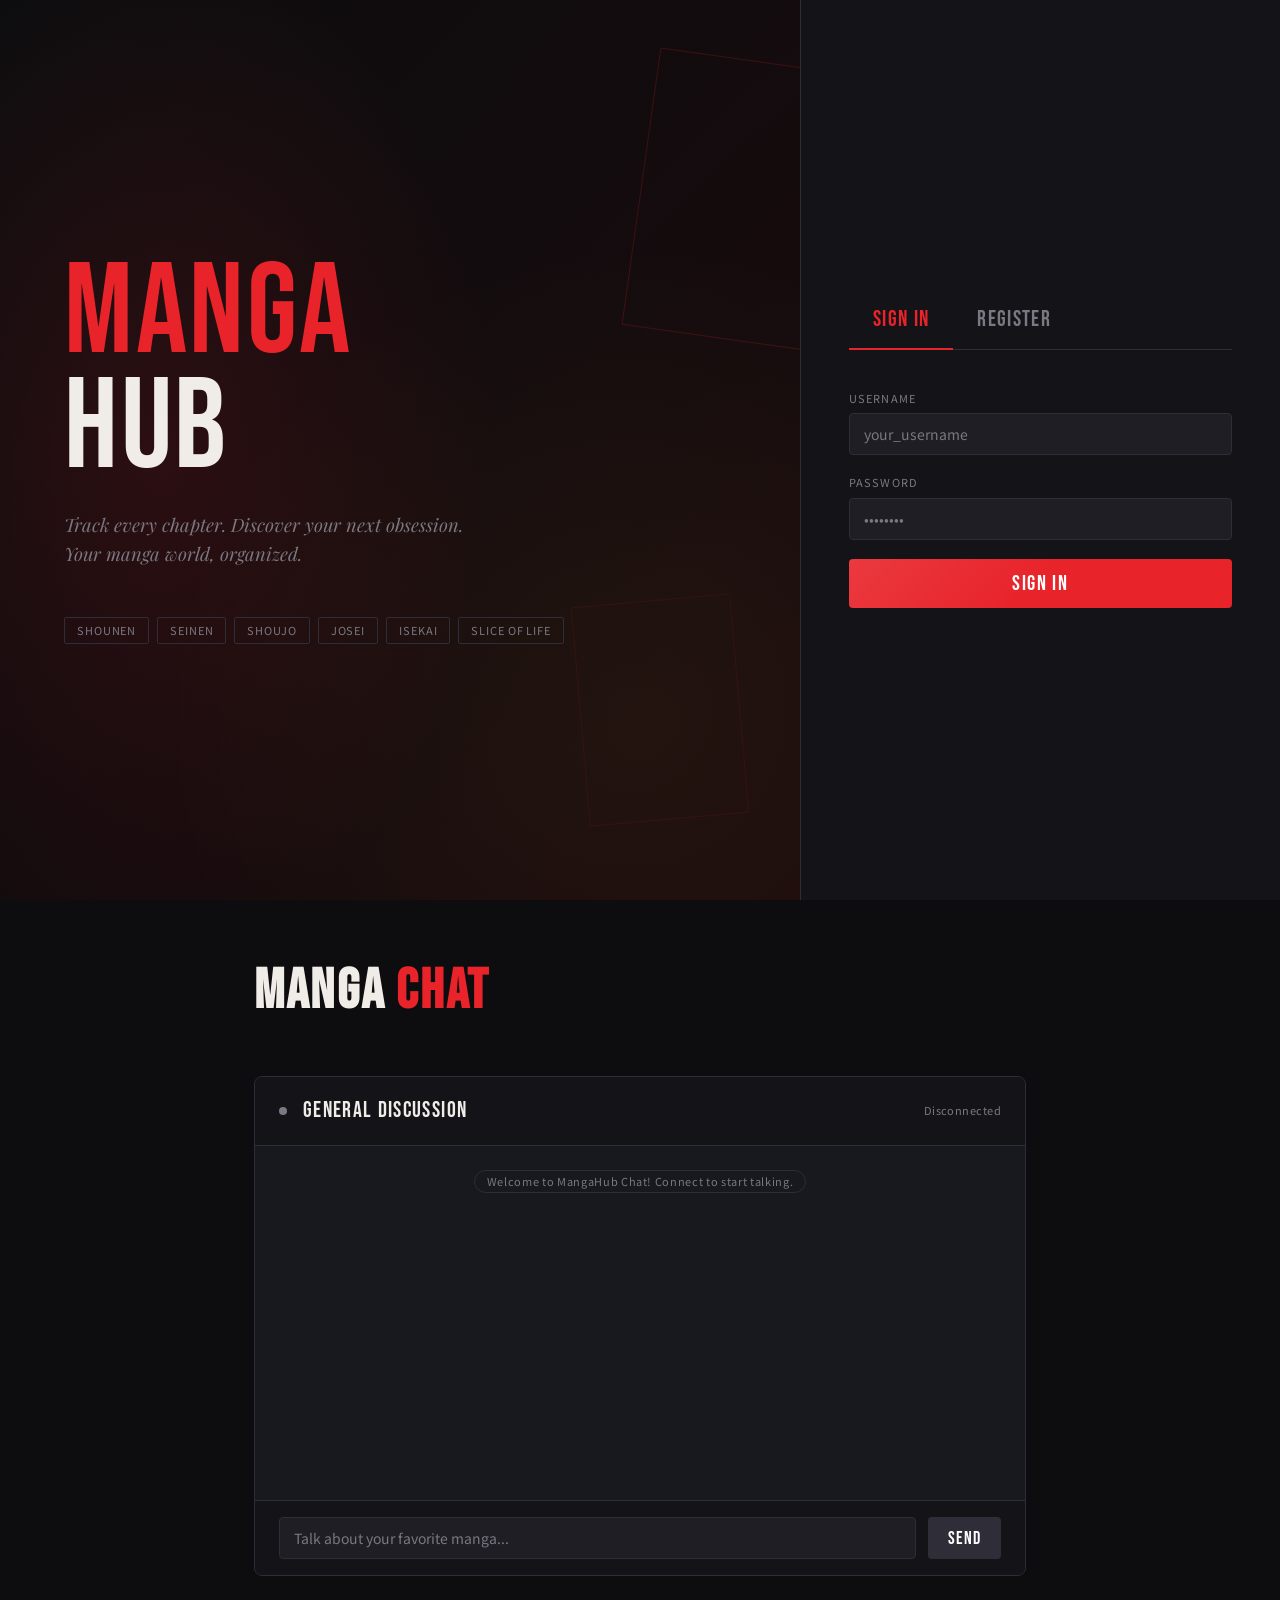
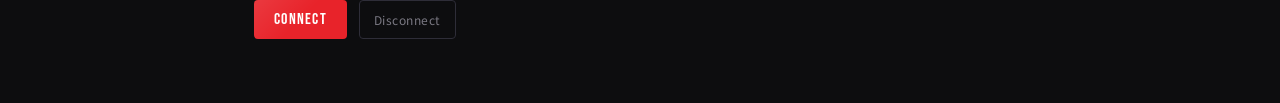
==== Frontend/index.html @ 8eba8f7b "Week 9: User Interface & Documentation - Simple web interface" ====
<!DOCTYPE html>
<html lang="en">
<head>
<meta charset="UTF-8" />
<meta name="viewport" content="width=device-width, initial-scale=1.0" />
<title>MangaHub — Track Your Manga</title>
<link rel="preconnect" href="https://fonts.googleapis.com" />
<link rel="preconnect" href="https://fonts.gstatic.com" crossorigin />
<link href="https://fonts.googleapis.com/css2?family=Bebas+Neue&family=Playfair+Display:ital,wght@0,400;0,700;1,400&family=DM+Mono:wght@400;500&family=Noto+Sans+JP:wght@300;400;700&display=swap" rel="stylesheet" />

<style>
/* ═══════════════════════════════════════
   DESIGN TOKENS
═══════════════════════════════════════ */
:root {
  --ink:        #0d0d0f;
  --ink-2:      #141418;
  --ink-3:      #1e1e24;
  --ink-4:      #2a2a33;
  --panel:      #18181f;
  --red:        #e8232a;
  --red-dim:    #9b1218;
  --red-glow:   rgba(232,35,42,0.15);
  --gold:       #f5c842;
  --white:      #f0ede8;
  --muted:      #7a7882;
  --faint:      #2e2d38;

  --font-head:  'Bebas Neue', sans-serif;
  --font-body:  'Playfair Display', serif;
  --font-ui:    'Noto Sans JP', sans-serif;
  --font-mono:  'DM Mono', monospace;

  --radius:     4px;
  --radius-lg:  8px;
  --shadow:     0 4px 30px rgba(0,0,0,0.6);
  --transition: 220ms cubic-bezier(0.4,0,0.2,1);
}

/* ═══════════════════════════════════════
   RESET + BASE
═══════════════════════════════════════ */
*, *::before, *::after { box-sizing: border-box; margin: 0; padding: 0; }
html { scroll-behavior: smooth; }
body {
  background: var(--ink);
  color: var(--white);
  font-family: var(--font-ui);
  font-size: 15px;
  line-height: 1.6;
  min-height: 100vh;
  overflow-x: hidden;
}
a { color: inherit; text-decoration: none; }
button, input, select, textarea { font-family: inherit; }
img { max-width: 100%; }
::selection { background: var(--red); color: #fff; }

/* ═══════════════════════════════════════
   SCROLLBAR
═══════════════════════════════════════ */
::-webkit-scrollbar { width: 6px; }
::-webkit-scrollbar-track { background: var(--ink-2); }
::-webkit-scrollbar-thumb { background: var(--faint); border-radius: 3px; }
::-webkit-scrollbar-thumb:hover { background: var(--red-dim); }

/* ═══════════════════════════════════════
   HALFTONE TEXTURE OVERLAY
═══════════════════════════════════════ */
body::before {
  content: '';
  position: fixed;
  inset: 0;
  background-image: radial-gradient(circle, rgba(255,255,255,0.025) 1px, transparent 1px);
  background-size: 20px 20px;
  pointer-events: none;
  z-index: 0;
}

/* ═══════════════════════════════════════
   LAYOUT
═══════════════════════════════════════ */
#app { position: relative; z-index: 1; min-height: 100vh; display: flex; flex-direction: column; }

/* ═══════════════════════════════════════
   NAV
═══════════════════════════════════════ */
nav#navbar {
  display: none;
  position: sticky;
  top: 0;
  z-index: 100;
  background: rgba(13,13,15,0.92);
  backdrop-filter: blur(16px);
  border-bottom: 1px solid var(--faint);
  padding: 0 2rem;
  height: 60px;
  align-items: center;
  gap: 2rem;
}
nav#navbar.visible { display: flex; }

.nav-logo {
  font-family: var(--font-head);
  font-size: 2rem;
  letter-spacing: 0.04em;
  color: var(--red);
  white-space: nowrap;
}
.nav-logo span { color: var(--white); }

.nav-links {
  display: flex;
  gap: 0.5rem;
  flex: 1;
  align-items: center;
}
.nav-link {
  padding: 6px 16px;
  border-radius: var(--radius);
  font-size: 13px;
  font-weight: 400;
  color: var(--muted);
  cursor: pointer;
  transition: color var(--transition), background var(--transition);
  letter-spacing: 0.04em;
}
.nav-link:hover, .nav-link.active {
  color: var(--white);
  background: var(--ink-3);
}
.nav-link.active { color: var(--red); }

.nav-right { display: flex; align-items: center; gap: 1rem; margin-left: auto; }
.nav-user {
  display: flex;
  align-items: center;
  gap: 8px;
  font-size: 13px;
  color: var(--muted);
}
.nav-avatar {
  width: 32px; height: 32px;
  border-radius: 50%;
  background: var(--red);
  display: flex; align-items: center; justify-content: center;
  font-family: var(--font-head);
  font-size: 14px;
  color: #fff;
  letter-spacing: 0;
}
.btn-logout {
  padding: 5px 14px;
  font-size: 12px;
  background: transparent;
  border: 1px solid var(--faint);
  color: var(--muted);
  border-radius: var(--radius);
  cursor: pointer;
  transition: all var(--transition);
  letter-spacing: 0.04em;
}
.btn-logout:hover { border-color: var(--red); color: var(--red); }

/* ═══════════════════════════════════════
   PAGES
═══════════════════════════════════════ */
.page { display: none; flex: 1; }
.page.active { display: flex; flex-direction: column; }

/* ═══════════════════════════════════════
   AUTH PAGE
═══════════════════════════════════════ */
#page-auth {
  min-height: 100vh;
  display: grid;
  grid-template-columns: 1fr 480px;
  position: relative;
}

.auth-hero {
  background: linear-gradient(135deg, var(--ink) 0%, #1a0a0c 100%);
  display: flex;
  flex-direction: column;
  justify-content: center;
  padding: 4rem;
  position: relative;
  overflow: hidden;
}
.auth-hero::before {
  content: '';
  position: absolute;
  inset: 0;
  background:
    radial-gradient(ellipse 60% 80% at 20% 50%, rgba(232,35,42,0.12) 0%, transparent 70%),
    radial-gradient(circle at 80% 80%, rgba(245,200,66,0.05) 0%, transparent 50%);
}
.auth-hero-title {
  font-family: var(--font-head);
  font-size: clamp(5rem, 10vw, 9rem);
  line-height: 0.9;
  letter-spacing: 0.02em;
  position: relative;
  z-index: 1;
}
.auth-hero-title .line-red { color: var(--red); display: block; }
.auth-hero-title .line-white { color: var(--white); display: block; }
.auth-hero-subtitle {
  margin-top: 1.5rem;
  font-family: var(--font-body);
  font-style: italic;
  font-size: 1.15rem;
  color: var(--muted);
  position: relative;
  z-index: 1;
  max-width: 400px;
}
.auth-hero-tags {
  display: flex;
  gap: 0.5rem;
  flex-wrap: wrap;
  margin-top: 3rem;
  position: relative;
  z-index: 1;
}
.auth-tag {
  padding: 4px 12px;
  border: 1px solid var(--faint);
  border-radius: 2px;
  font-size: 11px;
  color: var(--muted);
  letter-spacing: 0.08em;
  text-transform: uppercase;
}

/* Manga panel decorations */
.panel-deco {
  position: absolute;
  border: 1px solid rgba(232,35,42,0.2);
  border-radius: 2px;
}
.panel-deco-1 { width: 200px; height: 280px; right: -40px; top: 60px; transform: rotate(8deg); }
.panel-deco-2 { width: 160px; height: 220px; right: 60px; bottom: 80px; transform: rotate(-5deg); opacity: 0.5; }

.auth-panel {
  background: var(--ink-2);
  border-left: 1px solid var(--faint);
  display: flex;
  flex-direction: column;
  justify-content: center;
  padding: 3rem;
}
.auth-tabs {
  display: flex;
  gap: 0;
  margin-bottom: 2.5rem;
  border-bottom: 1px solid var(--faint);
}
.auth-tab {
  padding: 10px 24px;
  font-family: var(--font-head);
  font-size: 1.4rem;
  letter-spacing: 0.06em;
  color: var(--muted);
  cursor: pointer;
  border-bottom: 2px solid transparent;
  margin-bottom: -1px;
  transition: all var(--transition);
}
.auth-tab.active { color: var(--red); border-bottom-color: var(--red); }

.auth-form { display: flex; flex-direction: column; gap: 1.2rem; }
.auth-form.hidden { display: none; }

.form-group { display: flex; flex-direction: column; gap: 6px; }
.form-label {
  font-size: 11px;
  letter-spacing: 0.1em;
  text-transform: uppercase;
  color: var(--muted);
  font-family: var(--font-ui);
}
.form-input {
  background: var(--ink-3);
  border: 1px solid var(--faint);
  border-radius: var(--radius);
  padding: 10px 14px;
  color: var(--white);
  font-size: 14px;
  transition: border-color var(--transition), box-shadow var(--transition);
  outline: none;
}
.form-input:focus {
  border-color: var(--red);
  box-shadow: 0 0 0 3px var(--red-glow);
}
.form-input::placeholder { color: var(--muted); }

.btn-primary {
  padding: 12px 24px;
  background: var(--red);
  color: #fff;
  border: none;
  border-radius: var(--radius);
  font-family: var(--font-head);
  font-size: 1.3rem;
  letter-spacing: 0.08em;
  cursor: pointer;
  transition: background var(--transition), transform var(--transition), box-shadow var(--transition);
  position: relative;
  overflow: hidden;
}
.btn-primary::before {
  content: '';
  position: absolute;
  inset: 0;
  background: linear-gradient(135deg, rgba(255,255,255,0.1) 0%, transparent 50%);
}
.btn-primary:hover {
  background: #c41a1f;
  transform: translateY(-1px);
  box-shadow: 0 8px 24px rgba(232,35,42,0.4);
}
.btn-primary:active { transform: translateY(0); }

.auth-error {
  background: rgba(232,35,42,0.12);
  border: 1px solid rgba(232,35,42,0.4);
  border-radius: var(--radius);
  padding: 10px 14px;
  font-size: 13px;
  color: #f88;
  display: none;
}
.auth-error.visible { display: block; }

/* ═══════════════════════════════════════
   BROWSE PAGE
═══════════════════════════════════════ */
#page-browse {
  padding: 2rem;
  max-width: 1400px;
  margin: 0 auto;
  width: 100%;
}

.page-header {
  display: flex;
  align-items: flex-end;
  gap: 1rem;
  margin-bottom: 2rem;
}
.page-title {
  font-family: var(--font-head);
  font-size: 3.5rem;
  letter-spacing: 0.04em;
  line-height: 1;
}
.page-title-accent { color: var(--red); }

.search-bar {
  display: flex;
  gap: 0.75rem;
  margin-bottom: 1.5rem;
  flex-wrap: wrap;
  align-items: center;
}
.search-input-wrap {
  flex: 1;
  min-width: 240px;
  position: relative;
}
.search-input-wrap svg {
  position: absolute;
  left: 14px;
  top: 50%;
  transform: translateY(-50%);
  color: var(--muted);
  pointer-events: none;
}
.search-input {
  width: 100%;
  background: var(--ink-3);
  border: 1px solid var(--faint);
  border-radius: var(--radius);
  padding: 10px 14px 10px 42px;
  color: var(--white);
  font-size: 14px;
  outline: none;
  transition: border-color var(--transition);
}
.search-input:focus { border-color: var(--red); }
.search-input::placeholder { color: var(--muted); }

.genre-filter {
  display: flex;
  gap: 6px;
  flex-wrap: wrap;
  margin-bottom: 2rem;
}
.genre-chip {
  padding: 5px 14px;
  border: 1px solid var(--faint);
  border-radius: 2px;
  font-size: 11px;
  letter-spacing: 0.08em;
  text-transform: uppercase;
  color: var(--muted);
  cursor: pointer;
  transition: all var(--transition);
  background: transparent;
}
.genre-chip:hover { border-color: var(--red); color: var(--red); }
.genre-chip.active { background: var(--red); border-color: var(--red); color: #fff; }

.manga-grid {
  display: grid;
  grid-template-columns: repeat(auto-fill, minmax(160px, 1fr));
  gap: 1.5rem;
}

.manga-card {
  background: var(--panel);
  border: 1px solid var(--faint);
  border-radius: var(--radius-lg);
  overflow: hidden;
  cursor: pointer;
  transition: transform var(--transition), border-color var(--transition), box-shadow var(--transition);
  position: relative;
}
.manga-card:hover {
  transform: translateY(-4px);
  border-color: var(--red-dim);
  box-shadow: 0 16px 40px rgba(0,0,0,0.5), 0 0 0 1px var(--red-dim);
}

.manga-cover {
  width: 100%;
  aspect-ratio: 2/3;
  background: var(--ink-3);
  display: flex;
  align-items: center;
  justify-content: center;
  overflow: hidden;
  position: relative;
}
.manga-cover img { width: 100%; height: 100%; object-fit: cover; }
.manga-cover-placeholder {
  font-family: var(--font-head);
  font-size: 3.5rem;
  color: var(--faint);
  letter-spacing: 0.04em;
  text-align: center;
  padding: 1rem;
  word-break: break-all;
  line-height: 1;
}
.manga-status-badge {
  position: absolute;
  top: 8px;
  right: 8px;
  padding: 2px 8px;
  font-size: 9px;
  letter-spacing: 0.1em;
  text-transform: uppercase;
  border-radius: 2px;
  font-family: var(--font-ui);
  font-weight: 700;
}
.badge-ongoing { background: #1a3a1a; color: #4caf50; }
.badge-completed { background: #1a2840; color: #64b5f6; }

.manga-info { padding: 12px; }
.manga-title-card {
  font-size: 13px;
  font-weight: 700;
  color: var(--white);
  margin-bottom: 4px;
  line-height: 1.3;
  display: -webkit-box;
  -webkit-line-clamp: 2;
  -webkit-box-orient: vertical;
  overflow: hidden;
}
.manga-author-card { font-size: 11px; color: var(--muted); margin-bottom: 8px; }
.manga-genres-card {
  display: flex;
  flex-wrap: wrap;
  gap: 4px;
}
.genre-tag {
  padding: 2px 6px;
  background: var(--ink-4);
  border-radius: 2px;
  font-size: 9px;
  letter-spacing: 0.06em;
  text-transform: uppercase;
  color: var(--muted);
}
.manga-chapters {
  font-family: var(--font-mono);
  font-size: 10px;
  color: var(--muted);
  margin-top: 6px;
}
.manga-chapters span { color: var(--gold); }

.loading-spinner {
  display: flex;
  align-items: center;
  justify-content: center;
  padding: 4rem;
  color: var(--muted);
  font-family: var(--font-head);
  font-size: 1.5rem;
  letter-spacing: 0.1em;
  gap: 1rem;
}
.spinner {
  width: 24px; height: 24px;
  border: 2px solid var(--faint);
  border-top-color: var(--red);
  border-radius: 50%;
  animation: spin 0.7s linear infinite;
}
@keyframes spin { to { transform: rotate(360deg); } }

/* ═══════════════════════════════════════
   MANGA DETAIL MODAL
═══════════════════════════════════════ */
.modal-overlay {
  position: fixed;
  inset: 0;
  background: rgba(0,0,0,0.8);
  z-index: 200;
  display: flex;
  align-items: center;
  justify-content: center;
  padding: 2rem;
  backdrop-filter: blur(4px);
  opacity: 0;
  pointer-events: none;
  transition: opacity var(--transition);
}
.modal-overlay.open { opacity: 1; pointer-events: all; }
.modal {
  background: var(--ink-2);
  border: 1px solid var(--faint);
  border-radius: var(--radius-lg);
  max-width: 800px;
  width: 100%;
  max-height: 90vh;
  overflow-y: auto;
  transform: translateY(20px);
  transition: transform var(--transition);
}
.modal-overlay.open .modal { transform: translateY(0); }

.modal-header {
  display: flex;
  gap: 2rem;
  padding: 2rem;
  border-bottom: 1px solid var(--faint);
}
.modal-cover {
  width: 140px;
  min-width: 140px;
  aspect-ratio: 2/3;
  background: var(--ink-3);
  border-radius: var(--radius);
  overflow: hidden;
  display: flex;
  align-items: center;
  justify-content: center;
}
.modal-cover img { width: 100%; height: 100%; object-fit: cover; }
.modal-cover-placeholder {
  font-family: var(--font-head);
  font-size: 2.5rem;
  color: var(--faint);
  text-align: center;
  padding: 0.5rem;
  word-break: break-all;
  line-height: 1;
}

.modal-meta { flex: 1; }
.modal-title {
  font-family: var(--font-head);
  font-size: 2.2rem;
  line-height: 1.1;
  letter-spacing: 0.04em;
  margin-bottom: 6px;
}
.modal-author { font-size: 13px; color: var(--muted); margin-bottom: 12px; }
.modal-stats {
  display: flex;
  gap: 1.5rem;
  margin-bottom: 1rem;
}
.modal-stat { display: flex; flex-direction: column; gap: 2px; }
.modal-stat-label { font-size: 10px; text-transform: uppercase; letter-spacing: 0.1em; color: var(--muted); }
.modal-stat-value { font-family: var(--font-mono); font-size: 16px; color: var(--white); }
.modal-stat-value.red { color: var(--red); }
.modal-genre-list { display: flex; flex-wrap: wrap; gap: 6px; margin-bottom: 1.5rem; }
.modal-genre-tag {
  padding: 4px 10px;
  border: 1px solid var(--faint);
  border-radius: 2px;
  font-size: 11px;
  letter-spacing: 0.06em;
  text-transform: uppercase;
  color: var(--muted);
}

.modal-actions { display: flex; gap: 0.75rem; flex-wrap: wrap; }
.btn-add {
  padding: 10px 20px;
  border-radius: var(--radius);
  font-family: var(--font-head);
  font-size: 1.1rem;
  letter-spacing: 0.08em;
  cursor: pointer;
  transition: all var(--transition);
  border: 1px solid;
}
.btn-add-reading { background: var(--red); color: #fff; border-color: var(--red); }
.btn-add-reading:hover { background: #c41a1f; }
.btn-add-plan { background: transparent; color: var(--muted); border-color: var(--faint); }
.btn-add-plan:hover { border-color: var(--white); color: var(--white); }
.btn-add-completed { background: transparent; color: var(--gold); border-color: rgba(245,200,66,0.4); }
.btn-add-completed:hover { background: rgba(245,200,66,0.1); }

.modal-body { padding: 2rem; }
.modal-section-title {
  font-family: var(--font-head);
  font-size: 1.2rem;
  letter-spacing: 0.1em;
  color: var(--muted);
  margin-bottom: 0.75rem;
  text-transform: uppercase;
}
.modal-description {
  font-family: var(--font-body);
  font-size: 14px;
  color: var(--white);
  line-height: 1.8;
  opacity: 0.85;
}

.progress-updater {
  background: var(--ink-3);
  border: 1px solid var(--faint);
  border-radius: var(--radius);
  padding: 1.25rem;
  margin-top: 1.5rem;
}
.progress-updater h4 {
  font-family: var(--font-head);
  font-size: 1.1rem;
  letter-spacing: 0.08em;
  margin-bottom: 1rem;
  color: var(--muted);
}
.progress-row { display: flex; gap: 0.75rem; align-items: center; }
.progress-input {
  width: 80px;
  background: var(--ink-4);
  border: 1px solid var(--faint);
  border-radius: var(--radius);
  padding: 8px 12px;
  color: var(--white);
  font-family: var(--font-mono);
  font-size: 16px;
  outline: none;
  transition: border-color var(--transition);
  text-align: center;
}
.progress-input:focus { border-color: var(--red); }
.progress-label { font-size: 13px; color: var(--muted); }
.btn-update-progress {
  padding: 8px 16px;
  background: var(--ink-4);
  border: 1px solid var(--faint);
  border-radius: var(--radius);
  color: var(--white);
  font-size: 13px;
  cursor: pointer;
  transition: all var(--transition);
  letter-spacing: 0.04em;
}
.btn-update-progress:hover { border-color: var(--red); color: var(--red); }

.modal-close {
  position: sticky;
  top: 0;
  float: right;
  margin: 1rem 1rem 0 0;
  width: 32px; height: 32px;
  border-radius: 50%;
  background: var(--ink-4);
  border: 1px solid var(--faint);
  color: var(--muted);
  cursor: pointer;
  display: flex; align-items: center; justify-content: center;
  font-size: 18px;
  transition: all var(--transition);
  z-index: 10;
}
.modal-close:hover { background: var(--red); color: #fff; border-color: var(--red); }

/* ═══════════════════════════════════════
   LIBRARY PAGE
═══════════════════════════════════════ */
#page-library { padding: 2rem; max-width: 1400px; margin: 0 auto; width: 100%; }

.library-tabs {
  display: flex;
  gap: 0;
  border-bottom: 1px solid var(--faint);
  margin-bottom: 2rem;
}
.library-tab {
  padding: 10px 28px;
  font-family: var(--font-head);
  font-size: 1.3rem;
  letter-spacing: 0.06em;
  color: var(--muted);
  cursor: pointer;
  border-bottom: 2px solid transparent;
  margin-bottom: -1px;
  transition: all var(--transition);
}
.library-tab.active { color: var(--red); border-bottom-color: var(--red); }
.library-tab:hover:not(.active) { color: var(--white); }

.library-tab-count {
  display: inline-flex;
  align-items: center;
  justify-content: center;
  width: 20px; height: 20px;
  border-radius: 50%;
  background: var(--faint);
  font-size: 10px;
  font-family: var(--font-ui);
  margin-left: 6px;
  color: var(--white);
  vertical-align: middle;
}

.library-section { display: none; }
.library-section.active { display: block; }

.library-item {
  display: flex;
  align-items: center;
  gap: 1.25rem;
  padding: 1rem;
  background: var(--panel);
  border: 1px solid var(--faint);
  border-radius: var(--radius);
  margin-bottom: 0.75rem;
  transition: border-color var(--transition);
  cursor: pointer;
}
.library-item:hover { border-color: var(--red-dim); }

.library-cover {
  width: 50px;
  height: 70px;
  background: var(--ink-3);
  border-radius: var(--radius);
  overflow: hidden;
  flex-shrink: 0;
  display: flex;
  align-items: center;
  justify-content: center;
}
.library-cover img { width: 100%; height: 100%; object-fit: cover; }
.library-cover-ph {
  font-family: var(--font-head);
  font-size: 1.1rem;
  color: var(--faint);
  text-align: center;
  word-break: break-all;
  line-height: 1;
  padding: 2px;
}

.library-meta { flex: 1; }
.library-title { font-weight: 700; font-size: 15px; margin-bottom: 4px; }
.library-author-sm { font-size: 12px; color: var(--muted); }

.progress-bar-wrap { margin-top: 8px; }
.progress-bar-track {
  height: 4px;
  background: var(--faint);
  border-radius: 2px;
  overflow: hidden;
  margin-bottom: 4px;
}
.progress-bar-fill {
  height: 100%;
  background: linear-gradient(90deg, var(--red), var(--gold));
  border-radius: 2px;
  transition: width 0.5s ease;
}
.progress-text { font-family: var(--font-mono); font-size: 11px; color: var(--muted); }
.progress-text span { color: var(--gold); }

.library-actions { display: flex; flex-direction: column; gap: 0.5rem; align-items: flex-end; }
.btn-sm {
  padding: 5px 12px;
  font-size: 11px;
  border-radius: var(--radius);
  cursor: pointer;
  transition: all var(--transition);
  border: 1px solid var(--faint);
  background: transparent;
  color: var(--muted);
  letter-spacing: 0.04em;
  white-space: nowrap;
}
.btn-sm:hover { border-color: var(--red); color: var(--red); }

.empty-state {
  text-align: center;
  padding: 4rem 2rem;
  color: var(--muted);
}
.empty-icon {
  font-family: var(--font-head);
  font-size: 5rem;
  color: var(--faint);
  line-height: 1;
  display: block;
  margin-bottom: 1rem;
}
.empty-text { font-family: var(--font-body); font-style: italic; font-size: 1rem; }

/* ═══════════════════════════════════════
   CHAT PAGE
═══════════════════════════════════════ */
#page-chat {
  padding: 2rem;
  max-width: 900px;
  margin: 0 auto;
  width: 100%;
  display: flex;
  flex-direction: column;
  gap: 1.5rem;
  flex: 1;
}

.chat-container {
  display: flex;
  flex-direction: column;
  background: var(--panel);
  border: 1px solid var(--faint);
  border-radius: var(--radius-lg);
  overflow: hidden;
  flex: 1;
  min-height: 500px;
}

.chat-header {
  padding: 1rem 1.5rem;
  border-bottom: 1px solid var(--faint);
  display: flex;
  align-items: center;
  gap: 1rem;
  background: var(--ink-2);
}
.chat-status-dot {
  width: 8px; height: 8px;
  border-radius: 50%;
  background: var(--muted);
  transition: background var(--transition);
}
.chat-status-dot.connected { background: #4caf50; box-shadow: 0 0 6px #4caf50; }
.chat-header-title { font-family: var(--font-head); font-size: 1.4rem; letter-spacing: 0.06em; }
.chat-status-text { font-size: 11px; color: var(--muted); margin-left: auto; letter-spacing: 0.04em; }

.chat-messages {
  flex: 1;
  overflow-y: auto;
  padding: 1.5rem;
  display: flex;
  flex-direction: column;
  gap: 0.75rem;
}

.chat-msg {
  display: flex;
  flex-direction: column;
  gap: 2px;
  animation: fadeSlideIn 0.2s ease;
}
@keyframes fadeSlideIn {
  from { opacity: 0; transform: translateY(6px); }
  to { opacity: 1; transform: translateY(0); }
}
.chat-msg.system { align-items: center; }
.chat-msg-system-text {
  font-size: 11px;
  color: var(--muted);
  letter-spacing: 0.06em;
  padding: 2px 12px;
  border-radius: 20px;
  border: 1px solid var(--faint);
}

.chat-msg-header { display: flex; align-items: baseline; gap: 8px; }
.chat-msg-user {
  font-size: 12px;
  font-weight: 700;
  color: var(--red);
  letter-spacing: 0.04em;
}
.chat-msg-user.self { color: var(--gold); }
.chat-msg-time { font-family: var(--font-mono); font-size: 10px; color: var(--muted); }
.chat-msg-text {
  font-size: 14px;
  color: var(--white);
  line-height: 1.5;
  padding: 8px 12px;
  background: var(--ink-3);
  border-radius: var(--radius);
  border-left: 2px solid var(--faint);
  max-width: 80%;
}
.chat-msg.self .chat-msg-text { border-left-color: var(--gold); background: rgba(245,200,66,0.06); }

.chat-input-row {
  padding: 1rem 1.5rem;
  border-top: 1px solid var(--faint);
  display: flex;
  gap: 0.75rem;
  background: var(--ink-2);
}
.chat-input {
  flex: 1;
  background: var(--ink-3);
  border: 1px solid var(--faint);
  border-radius: var(--radius);
  padding: 10px 14px;
  color: var(--white);
  font-size: 14px;
  outline: none;
  transition: border-color var(--transition);
}
.chat-input:focus { border-color: var(--red); }
.chat-input::placeholder { color: var(--muted); }
.btn-send {
  padding: 10px 20px;
  background: var(--red);
  color: #fff;
  border: none;
  border-radius: var(--radius);
  font-family: var(--font-head);
  font-size: 1.1rem;
  letter-spacing: 0.06em;
  cursor: pointer;
  transition: background var(--transition);
}
.btn-send:hover { background: #c41a1f; }
.btn-send:disabled { background: var(--faint); cursor: not-allowed; }

/* ═══════════════════════════════════════
   STATUS PAGE
═══════════════════════════════════════ */
#page-status { padding: 2rem; max-width: 1200px; margin: 0 auto; width: 100%; }

.status-grid {
  display: grid;
  grid-template-columns: repeat(auto-fill, minmax(340px, 1fr));
  gap: 1.5rem;
  margin-top: 2rem;
}
.status-card {
  background: var(--panel);
  border: 1px solid var(--faint);
  border-radius: var(--radius-lg);
  padding: 1.5rem;
  transition: border-color var(--transition);
}
.status-card:hover { border-color: var(--faint); }

.status-card-header {
  display: flex;
  align-items: center;
  gap: 1rem;
  margin-bottom: 1rem;
}
.protocol-icon {
  width: 44px; height: 44px;
  border-radius: var(--radius);
  display: flex;
  align-items: center;
  justify-content: center;
  font-family: var(--font-head);
  font-size: 1rem;
  letter-spacing: 0.04em;
  flex-shrink: 0;
}
.icon-http { background: rgba(100,181,246,0.15); color: #64b5f6; border: 1px solid rgba(100,181,246,0.3); }
.icon-tcp { background: rgba(232,35,42,0.15); color: var(--red); border: 1px solid rgba(232,35,42,0.3); }
.icon-udp { background: rgba(245,200,66,0.15); color: var(--gold); border: 1px solid rgba(245,200,66,0.3); }
.icon-ws { background: rgba(76,175,80,0.15); color: #4caf50; border: 1px solid rgba(76,175,80,0.3); }
.icon-grpc { background: rgba(186,104,200,0.15); color: #ba68c8; border: 1px solid rgba(186,104,200,0.3); }

.status-card-name {
  font-family: var(--font-head);
  font-size: 1.5rem;
  letter-spacing: 0.06em;
}
.status-card-port { font-family: var(--font-mono); font-size: 11px; color: var(--muted); }

.status-indicator {
  display: flex;
  align-items: center;
  gap: 8px;
  font-size: 12px;
  color: var(--muted);
  margin-bottom: 1rem;
}
.status-dot {
  width: 8px; height: 8px;
  border-radius: 50%;
  background: var(--muted);
}
.status-dot.online { background: #4caf50; }
.status-dot.offline { background: var(--red); }
.status-dot.checking { background: var(--gold); animation: pulse 1s ease-in-out infinite; }
@keyframes pulse { 0%,100% { opacity: 1; } 50% { opacity: 0.4; } }

.status-desc { font-size: 13px; color: var(--muted); line-height: 1.6; font-family: var(--font-body); font-style: italic; }

.status-endpoints { margin-top: 1rem; }
.endpoint-item {
  display: flex;
  align-items: center;
  gap: 8px;
  padding: 6px 0;
  border-bottom: 1px solid var(--faint);
  font-size: 12px;
}
.endpoint-item:last-child { border-bottom: none; }
.method-badge {
  padding: 1px 6px;
  border-radius: 2px;
  font-family: var(--font-mono);
  font-size: 10px;
  font-weight: 700;
  letter-spacing: 0.04em;
  flex-shrink: 0;
}
.method-get { background: rgba(76,175,80,0.2); color: #4caf50; }
.method-post { background: rgba(100,181,246,0.2); color: #64b5f6; }
.method-put { background: rgba(245,200,66,0.2); color: var(--gold); }
.method-delete { background: rgba(232,35,42,0.2); color: var(--red); }
.endpoint-path { font-family: var(--font-mono); color: var(--white); font-size: 11px; }
.endpoint-note { font-size: 11px; color: var(--muted); margin-left: auto; }

.btn-check-status {
  padding: 8px 16px;
  background: transparent;
  border: 1px solid var(--faint);
  border-radius: var(--radius);
  color: var(--muted);
  font-size: 12px;
  cursor: pointer;
  transition: all var(--transition);
  margin-top: 1rem;
  letter-spacing: 0.04em;
}
.btn-check-status:hover { border-color: var(--white); color: var(--white); }

/* ═══════════════════════════════════════
   TOAST
═══════════════════════════════════════ */
.toast-container {
  position: fixed;
  bottom: 2rem;
  right: 2rem;
  z-index: 500;
  display: flex;
  flex-direction: column;
  gap: 0.5rem;
  pointer-events: none;
}
.toast {
  background: var(--ink-2);
  border: 1px solid var(--faint);
  border-radius: var(--radius);
  padding: 12px 18px;
  font-size: 13px;
  color: var(--white);
  box-shadow: var(--shadow);
  animation: toastIn 0.25s ease;
  max-width: 320px;
  display: flex;
  align-items: center;
  gap: 10px;
}
@keyframes toastIn {
  from { opacity: 0; transform: translateX(20px); }
  to { opacity: 1; transform: translateX(0); }
}
.toast.success { border-left: 3px solid #4caf50; }
.toast.error { border-left: 3px solid var(--red); }
.toast.info { border-left: 3px solid #64b5f6; }

/* ═══════════════════════════════════════
   RESPONSIVE
═══════════════════════════════════════ */
@media (max-width: 860px) {
  #page-auth { grid-template-columns: 1fr; }
  .auth-hero { display: none; }
  nav#navbar { padding: 0 1rem; gap: 1rem; }
  #page-browse, #page-library, #page-chat, #page-status { padding: 1rem; }
  .modal { max-width: 95vw; }
  .modal-header { flex-direction: column; }
}

/* ═══════════════════════════════════════
   PAGE ENTER ANIMATION
═══════════════════════════════════════ */
.page-enter { animation: pageEnter 0.3s ease; }
@keyframes pageEnter {
  from { opacity: 0; transform: translateY(12px); }
  to { opacity: 1; transform: translateY(0); }
}
</style>
</head>
<body>

<!-- NAV -->
<nav id="navbar">
  <div class="nav-logo">MANGA<span>HUB</span></div>
  <div class="nav-links">
    <div class="nav-link active" onclick="navigate('browse')" data-page="browse">Browse</div>
    <div class="nav-link" onclick="navigate('library')" data-page="library">My Library</div>
    <div class="nav-link" onclick="navigate('chat')" data-page="chat">Chat</div>
    <div class="nav-link" onclick="navigate('status')" data-page="status">System Status</div>
    <a href="api-docs.html" target="_blank" class="nav-link" style="margin-left:auto">API Docs ↗</a>
  </div>
  <div class="nav-right">
    <div class="nav-user">
      <div class="nav-avatar" id="nav-avatar">?</div>
      <span id="nav-username">—</span>
    </div>
    <button class="btn-logout" onclick="logout()">Sign Out</button>
  </div>
</nav>

<div id="app">
  <!-- AUTH PAGE -->
  <div class="page active" id="page-auth">
    <div class="auth-hero">
      <div class="panel-deco panel-deco-1"></div>
      <div class="panel-deco panel-deco-2"></div>
      <div class="auth-hero-title">
        <span class="line-red">MANGA</span>
        <span class="line-white">HUB</span>
      </div>
      <p class="auth-hero-subtitle">Track every chapter. Discover your next obsession. Your manga world, organized.</p>
      <div class="auth-hero-tags">
        <span class="auth-tag">Shounen</span>
        <span class="auth-tag">Seinen</span>
        <span class="auth-tag">Shoujo</span>
        <span class="auth-tag">Josei</span>
        <span class="auth-tag">Isekai</span>
        <span class="auth-tag">Slice of Life</span>
      </div>
    </div>

    <div class="auth-panel">
      <div class="auth-tabs">
        <div class="auth-tab active" onclick="switchAuthTab('login')">Sign In</div>
        <div class="auth-tab" onclick="switchAuthTab('register')">Register</div>
      </div>

      <!-- Login Form -->
      <div class="auth-form" id="login-form">
        <div class="auth-error" id="login-error"></div>
        <div class="form-group">
          <label class="form-label">Username</label>
          <input class="form-input" id="login-username" type="text" placeholder="your_username" autocomplete="username" />
        </div>
        <div class="form-group">
          <label class="form-label">Password</label>
          <input class="form-input" id="login-password" type="password" placeholder="••••••••" autocomplete="current-password" />
        </div>
        <button class="btn-primary" onclick="doLogin()">SIGN IN</button>
      </div>

      <!-- Register Form -->
      <div class="auth-form hidden" id="register-form">
        <div class="auth-error" id="register-error"></div>
        <div class="form-group">
          <label class="form-label">Username</label>
          <input class="form-input" id="reg-username" type="text" placeholder="choose a username" />
        </div>
        <div class="form-group">
          <label class="form-label">Email</label>
          <input class="form-input" id="reg-email" type="email" placeholder="you@email.com" />
        </div>
        <div class="form-group">
          <label class="form-label">Password</label>
          <input class="form-input" id="reg-password" type="password" placeholder="min 8 characters" />
        </div>
        <button class="btn-primary" onclick="doRegister()">CREATE ACCOUNT</button>
      </div>
    </div>
  </div>

  <!-- BROWSE PAGE -->
  <div class="page" id="page-browse">
    <div style="padding:2rem; max-width:1400px; margin:0 auto; width:100%">
      <div class="page-header">
        <h1 class="page-title">BROWSE <span class="page-title-accent">MANGA</span></h1>
      </div>

      <div class="search-bar">
        <div class="search-input-wrap">
          <svg width="16" height="16" viewBox="0 0 24 24" fill="none" stroke="currentColor" stroke-width="2">
            <circle cx="11" cy="11" r="8"/><path d="m21 21-4.35-4.35"/>
          </svg>
          <input class="search-input" id="search-input" type="text" placeholder="Search by title or author..." oninput="onSearch()" />
        </div>
        <select class="form-input" id="status-filter" onchange="onSearch()" style="width:auto; padding:10px 14px;">
          <option value="">All Status</option>
          <option value="ongoing">Ongoing</option>
          <option value="completed">Completed</option>
        </select>
      </div>

      <div class="genre-filter" id="genre-filter">
        <button class="genre-chip active" onclick="selectGenre(this, '')" data-genre="">All</button>
      </div>

      <div id="manga-grid-container">
        <div class="loading-spinner"><div class="spinner"></div>LOADING</div>
      </div>
    </div>
  </div>

  <!-- LIBRARY PAGE -->
  <div class="page" id="page-library">
    <div style="padding:2rem; max-width:1400px; margin:0 auto; width:100%">
      <div class="page-header">
        <h1 class="page-title">MY <span class="page-title-accent">LIBRARY</span></h1>
      </div>

      <div class="library-tabs">
        <div class="library-tab active" onclick="switchLibTab('reading')" data-tab="reading">
          Reading <span class="library-tab-count" id="count-reading">0</span>
        </div>
        <div class="library-tab" onclick="switchLibTab('plan_to_read')" data-tab="plan_to_read">
          Plan to Read <span class="library-tab-count" id="count-plan">0</span>
        </div>
        <div class="library-tab" onclick="switchLibTab('completed')" data-tab="completed">
          Completed <span class="library-tab-count" id="count-completed">0</span>
        </div>
      </div>

      <div class="library-section active" id="lib-reading"></div>
      <div class="library-section" id="lib-plan_to_read"></div>
      <div class="library-section" id="lib-completed"></div>
    </div>
  </div>

  <!-- CHAT PAGE -->
  <div class="page" id="page-chat">
    <div style="max-width:900px; margin:0 auto; width:100%; padding:2rem; display:flex; flex-direction:column; gap:1.5rem; flex:1">
      <div class="page-header">
        <h1 class="page-title">MANGA <span class="page-title-accent">CHAT</span></h1>
      </div>

      <div class="chat-container">
        <div class="chat-header">
          <div class="chat-status-dot" id="ws-dot"></div>
          <div class="chat-header-title">General Discussion</div>
          <span class="chat-status-text" id="ws-status-text">Disconnected</span>
        </div>
        <div class="chat-messages" id="chat-messages">
          <div class="chat-msg system">
            <span class="chat-msg-system-text">Welcome to MangaHub Chat! Connect to start talking.</span>
          </div>
        </div>
        <div class="chat-input-row">
          <input class="chat-input" id="chat-input" type="text" placeholder="Talk about your favorite manga..." onkeydown="onChatKey(event)" />
          <button class="btn-send" id="btn-send" onclick="sendMessage()" disabled>SEND</button>
        </div>
      </div>

      <div style="display:flex; gap:0.75rem">
        <button class="btn-primary" onclick="connectWS()" style="font-size:1rem; padding:10px 20px">CONNECT</button>
        <button class="btn-logout" onclick="disconnectWS()">Disconnect</button>
      </div>
    </div>
  </div>

  <!-- STATUS PAGE -->
  <div class="page" id="page-status">
    <div style="padding:2rem; max-width:1200px; margin:0 auto; width:100%">
      <div class="page-header">
        <h1 class="page-title">SYSTEM <span class="page-title-accent">STATUS</span></h1>
      </div>
      <p style="color:var(--muted); font-family:var(--font-body); font-style:italic; margin-bottom:2rem">
        All five network protocols powering MangaHub
      </p>

      <div class="status-grid" id="status-grid">
        <!-- filled by JS -->
      </div>
    </div>
  </div>
</div>

<!-- MANGA DETAIL MODAL -->
<div class="modal-overlay" id="modal-overlay" onclick="closeModal(event)">
  <div class="modal" id="manga-modal">
    <button class="modal-close" onclick="closeModalBtn()">✕</button>
    <div class="modal-header">
      <div class="modal-cover" id="modal-cover">
        <div class="modal-cover-placeholder" id="modal-cover-ph"></div>
      </div>
      <div class="modal-meta">
        <div class="modal-title" id="modal-title">—</div>
        <div class="modal-author" id="modal-author"></div>
        <div class="modal-stats">
          <div class="modal-stat">
            <span class="modal-stat-label">Chapters</span>
            <span class="modal-stat-value red" id="modal-chapters">—</span>
          </div>
          <div class="modal-stat">
            <span class="modal-stat-label">Status</span>
            <span class="modal-stat-value" id="modal-status">—</span>
          </div>
        </div>
        <div class="modal-genre-list" id="modal-genres"></div>
        <div class="modal-actions">
          <button class="btn-add btn-add-reading" onclick="addToLibrary('reading')">+ Reading</button>
          <button class="btn-add btn-add-plan" onclick="addToLibrary('plan_to_read')">+ Plan to Read</button>
          <button class="btn-add btn-add-completed" onclick="addToLibrary('completed')">✓ Completed</button>
        </div>
      </div>
    </div>
    <div class="modal-body">
      <div class="modal-section-title">Synopsis</div>
      <div class="modal-description" id="modal-desc">—</div>

      <div class="progress-updater" id="progress-section" style="display:none">
        <h4>UPDATE PROGRESS</h4>
        <div class="progress-row">
          <span class="progress-label">Chapter</span>
          <input class="progress-input" type="number" id="progress-input" min="1" placeholder="0" />
          <button class="btn-update-progress" onclick="updateProgress()">Update</button>
        </div>
      </div>
    </div>
  </div>
</div>

<!-- TOAST CONTAINER -->
<div class="toast-container" id="toast-container"></div>

<script>
// ═══════════════════════════════════════════
// CONFIG
// ═══════════════════════════════════════════
const API = 'http://localhost:8080';
const WS_URL = 'ws://localhost:8080/ws/chat';

let token = localStorage.getItem('mh_token') || '';
let currentUser = JSON.parse(localStorage.getItem('mh_user') || 'null');
let allManga = [];
let filteredManga = [];
let selectedGenre = '';
let currentManga = null;
let userLibrary = {};
let ws = null;
let currentPage = 'browse';

// ═══════════════════════════════════════════
// INIT
// ═══════════════════════════════════════════
document.addEventListener('DOMContentLoaded', () => {
  if (token && currentUser) {
    enterApp();
  }

  // Enter key on auth forms
  document.getElementById('login-password').addEventListener('keydown', e => { if (e.key === 'Enter') doLogin(); });
  document.getElementById('reg-password').addEventListener('keydown', e => { if (e.key === 'Enter') doRegister(); });
});

// ═══════════════════════════════════════════
// AUTH
// ═══════════════════════════════════════════
function switchAuthTab(tab) {
  document.querySelectorAll('.auth-tab').forEach((t, i) => {
    t.classList.toggle('active', (i === 0 && tab === 'login') || (i === 1 && tab === 'register'));
  });
  document.getElementById('login-form').classList.toggle('hidden', tab !== 'login');
  document.getElementById('register-form').classList.toggle('hidden', tab !== 'register');
}

async function doLogin() {
  const username = document.getElementById('login-username').value.trim();
  const password = document.getElementById('login-password').value;
  const errEl = document.getElementById('login-error');
  errEl.classList.remove('visible');

  if (!username || !password) {
    showError(errEl, 'Please fill in all fields'); return;
  }
  try {
    const r = await fetch(`${API}/auth/login`, {
      method: 'POST',
      headers: { 'Content-Type': 'application/json' },
      body: JSON.stringify({ username, password })
    });
    const data = await r.json();
    if (!r.ok) { showError(errEl, data.error || data.message || 'Login failed'); return; }

    token = data.token;
    currentUser = { id: data.user_id || data.id, username: data.username || username };
    localStorage.setItem('mh_token', token);
    localStorage.setItem('mh_user', JSON.stringify(currentUser));
    enterApp();
  } catch (e) {
    // Demo mode: allow offline use
    token = 'demo-token';
    currentUser = { id: 'demo', username };
    localStorage.setItem('mh_token', token);
    localStorage.setItem('mh_user', JSON.stringify(currentUser));
    enterApp();
    showToast('Running in demo mode — backend not reachable', 'info');
  }
}

async function doRegister() {
  const username = document.getElementById('reg-username').value.trim();
  const email = document.getElementById('reg-email').value.trim();
  const password = document.getElementById('reg-password').value;
  const errEl = document.getElementById('register-error');
  errEl.classList.remove('visible');

  if (!username || !email || !password) { showError(errEl, 'Fill in all fields'); return; }
  if (password.length < 8) { showError(errEl, 'Password must be at least 8 characters'); return; }

  try {
    const r = await fetch(`${API}/auth/register`, {
      method: 'POST',
      headers: { 'Content-Type': 'application/json' },
      body: JSON.stringify({ username, email, password })
    });
    const data = await r.json();
    if (!r.ok) { showError(errEl, data.error || data.message || 'Registration failed'); return; }
    showToast('Account created! Please sign in.', 'success');
    switchAuthTab('login');
    document.getElementById('login-username').value = username;
  } catch (e) {
    showError(errEl, 'Cannot reach server. Is the backend running?');
  }
}

function showError(el, msg) { el.textContent = msg; el.classList.add('visible'); }

function logout() {
  token = ''; currentUser = null; allManga = []; userLibrary = {};
  localStorage.removeItem('mh_token'); localStorage.removeItem('mh_user');
  if (ws) { ws.close(); ws = null; }
  document.getElementById('navbar').classList.remove('visible');
  document.querySelectorAll('.page').forEach(p => p.classList.remove('active'));
  document.getElementById('page-auth').classList.add('active');
  document.getElementById('app').style.flexDirection = '';
}

// ═══════════════════════════════════════════
// APP ENTRY
// ═══════════════════════════════════════════
function enterApp() {
  document.getElementById('navbar').classList.add('visible');
  document.getElementById('nav-username').textContent = currentUser.username;
  document.getElementById('nav-avatar').textContent = currentUser.username[0].toUpperCase();
  document.getElementById('app').style.flexDirection = 'column';

  document.querySelectorAll('.page').forEach(p => p.classList.remove('active'));
  navigate('browse');

  loadManga();
  buildStatusGrid();
}

// ═══════════════════════════════════════════
// NAVIGATION
// ═══════════════════════════════════════════
function navigate(page) {
  currentPage = page;
  document.querySelectorAll('.page').forEach(p => p.classList.remove('active'));
  document.getElementById(`page-${page}`).classList.add('active', 'page-enter');
  setTimeout(() => document.getElementById(`page-${page}`).classList.remove('page-enter'), 300);

  document.querySelectorAll('.nav-link[data-page]').forEach(l =>
    l.classList.toggle('active', l.dataset.page === page)
  );

  if (page === 'library') loadLibrary();
}

// ═══════════════════════════════════════════
// MANGA BROWSE
// ═══════════════════════════════════════════
async function loadManga() {
  const container = document.getElementById('manga-grid-container');
  container.innerHTML = '<div class="loading-spinner"><div class="spinner"></div>LOADING</div>';
  try {
    const r = await fetch(`${API}/manga?limit=200`, {
      headers: { 'Authorization': `Bearer ${token}` }
    });
    if (r.ok) {
      const data = await r.json();
      allManga = Array.isArray(data) ? data : (data.manga || data.data || []);
    } else { allManga = getDemoManga(); }
  } catch { allManga = getDemoManga(); }

  buildGenreFilter();
  renderMangaGrid(allManga);
}

function buildGenreFilter() {
  const genres = new Set();
  allManga.forEach(m => (m.genres || []).forEach(g => genres.add(g)));
  const container = document.getElementById('genre-filter');
  container.innerHTML = '<button class="genre-chip active" onclick="selectGenre(this,\'\')" data-genre="">All</button>';
  [...genres].sort().forEach(g => {
    const btn = document.createElement('button');
    btn.className = 'genre-chip';
    btn.dataset.genre = g;
    btn.textContent = g;
    btn.onclick = () => selectGenre(btn, g);
    container.appendChild(btn);
  });
}

function selectGenre(el, genre) {
  selectedGenre = genre;
  document.querySelectorAll('.genre-chip').forEach(c => c.classList.toggle('active', c.dataset.genre === genre));
  applyFilters();
}

function onSearch() { applyFilters(); }

function applyFilters() {
  const q = document.getElementById('search-input').value.toLowerCase();
  const status = document.getElementById('status-filter').value;
  filteredManga = allManga.filter(m => {
    const matchQ = !q || m.title.toLowerCase().includes(q) || (m.author || '').toLowerCase().includes(q);
    const matchG = !selectedGenre || (m.genres || []).includes(selectedGenre);
    const matchS = !status || m.status === status;
    return matchQ && matchG && matchS;
  });
  renderMangaGrid(filteredManga);
}

function renderMangaGrid(list) {
  const container = document.getElementById('manga-grid-container');
  if (!list.length) {
    container.innerHTML = '<div class="empty-state"><span class="empty-icon">404</span><span class="empty-text">No manga found for your filters.</span></div>';
    return;
  }
  const grid = document.createElement('div');
  grid.className = 'manga-grid';
  list.forEach(m => { grid.appendChild(makeMangaCard(m)); });
  container.innerHTML = '';
  container.appendChild(grid);
}

function makeMangaCard(m) {
  const card = document.createElement('div');
  card.className = 'manga-card';
  card.onclick = () => openModal(m);

  const initials = m.title.split(' ').map(w => w[0]).join('').slice(0, 4).toUpperCase();
  const statusCls = m.status === 'completed' ? 'badge-completed' : 'badge-ongoing';
  const genres = (m.genres || []).slice(0, 2).map(g => `<span class="genre-tag">${g}</span>`).join('');

  card.innerHTML = `
    <div class="manga-cover">
      ${m.cover_url
        ? `<img src="${m.cover_url}" alt="${m.title}" onerror="this.parentElement.innerHTML='<div class=manga-cover-placeholder>${initials}</div>'" loading="lazy" />`
        : `<div class="manga-cover-placeholder">${initials}</div>`
      }
      <span class="manga-status-badge ${statusCls}">${m.status || 'unknown'}</span>
    </div>
    <div class="manga-info">
      <div class="manga-title-card">${m.title}</div>
      <div class="manga-author-card">${m.author || '—'}</div>
      <div class="manga-genres-card">${genres}</div>
      <div class="manga-chapters">Ch. <span>${m.total_chapters || '?'}</span></div>
    </div>`;
  return card;
}

// ═══════════════════════════════════════════
// MANGA MODAL
// ═══════════════════════════════════════════
function openModal(m) {
  currentManga = m;
  const initials = m.title.split(' ').map(w => w[0]).join('').slice(0, 4).toUpperCase();

  document.getElementById('modal-title').textContent = m.title;
  document.getElementById('modal-author').textContent = `by ${m.author || 'Unknown'}`;
  document.getElementById('modal-chapters').textContent = m.total_chapters || '?';
  document.getElementById('modal-status').textContent = m.status || '—';
  document.getElementById('modal-desc').textContent = m.description || 'No description available.';
  document.getElementById('modal-cover-ph').textContent = initials;

  const coverEl = document.getElementById('modal-cover');
  if (m.cover_url) {
    coverEl.innerHTML = `<img src="${m.cover_url}" alt="${m.title}" onerror="this.parentElement.innerHTML='<div class=modal-cover-placeholder>${initials}</div>'" />`;
  } else {
    coverEl.innerHTML = `<div class="modal-cover-placeholder">${initials}</div>`;
  }

  const genresEl = document.getElementById('modal-genres');
  genresEl.innerHTML = (m.genres || []).map(g => `<span class="modal-genre-tag">${g}</span>`).join('');

  const libEntry = userLibrary[m.id];
  const progSection = document.getElementById('progress-section');
  if (libEntry && libEntry.status === 'reading') {
    progSection.style.display = '';
    document.getElementById('progress-input').value = libEntry.current_chapter || 0;
  } else {
    progSection.style.display = 'none';
  }

  document.getElementById('modal-overlay').classList.add('open');
}

function closeModal(e) {
  if (e.target === document.getElementById('modal-overlay')) closeModalBtn();
}
function closeModalBtn() {
  document.getElementById('modal-overlay').classList.remove('open');
  currentManga = null;
}

async function addToLibrary(status) {
  if (!currentManga) return;
  try {
    const r = await fetch(`${API}/users/library`, {
      method: 'POST',
      headers: { 'Content-Type': 'application/json', 'Authorization': `Bearer ${token}` },
      body: JSON.stringify({ manga_id: currentManga.id, status, current_chapter: status === 'completed' ? (currentManga.total_chapters || 0) : 0 })
    });
    if (r.ok) {
      userLibrary[currentManga.id] = { manga_id: currentManga.id, status, current_chapter: 0, ...currentManga };
      showToast(`Added "${currentManga.title}" to ${status.replace('_', ' ')}`, 'success');
      if (status === 'reading') {
        document.getElementById('progress-section').style.display = '';
        document.getElementById('progress-input').value = 0;
      }
    } else {
      const d = await r.json();
      showToast(d.error || 'Failed to add', 'error');
    }
  } catch {
    // Demo mode
    userLibrary[currentManga.id] = { manga_id: currentManga.id, status, current_chapter: 0, ...currentManga };
    showToast(`Added "${currentManga.title}" to ${status.replace('_', ' ')} (demo)`, 'info');
    if (status === 'reading') {
      document.getElementById('progress-section').style.display = '';
      document.getElementById('progress-input').value = 0;
    }
  }
}

async function updateProgress() {
  if (!currentManga) return;
  const chapter = parseInt(document.getElementById('progress-input').value);
  if (isNaN(chapter)) { showToast('Enter a valid chapter number', 'error'); return; }
  try {
    const r = await fetch(`${API}/users/progress`, {
      method: 'PUT',
      headers: { 'Content-Type': 'application/json', 'Authorization': `Bearer ${token}` },
      body: JSON.stringify({ manga_id: currentManga.id, current_chapter: chapter })
    });
    if (r.ok) {
      if (userLibrary[currentManga.id]) userLibrary[currentManga.id].current_chapter = chapter;
      showToast(`Progress updated to chapter ${chapter}`, 'success');
    } else { showToast('Update failed', 'error'); }
  } catch {
    if (userLibrary[currentManga.id]) userLibrary[currentManga.id].current_chapter = chapter;
    showToast(`Progress set to chapter ${chapter} (demo)`, 'info');
  }
}

// ═══════════════════════════════════════════
// LIBRARY
// ═══════════════════════════════════════════
function switchLibTab(tab) {
  document.querySelectorAll('.library-tab').forEach(t => t.classList.toggle('active', t.dataset.tab === tab));
  document.querySelectorAll('.library-section').forEach(s => s.classList.toggle('active', s.id === `lib-${tab}`));
}

async function loadLibrary() {
  try {
    const r = await fetch(`${API}/users/library`, {
      headers: { 'Authorization': `Bearer ${token}` }
    });
    if (r.ok) {
      const data = await r.json();
      const lists = data.reading_lists || data;
      userLibrary = {};
      ['reading', 'completed', 'plan_to_read'].forEach(s => {
        (lists[s] || []).forEach(e => { userLibrary[e.manga_id] = { ...e, status: s }; });
      });
    }
  } catch { /* demo mode — userLibrary already has local data */ }

  renderLibrary();
}

function renderLibrary() {
  const groups = { reading: [], plan_to_read: [], completed: [] };
  Object.values(userLibrary).forEach(e => { if (groups[e.status]) groups[e.status].push(e); });

  document.getElementById('count-reading').textContent = groups.reading.length;
  document.getElementById('count-plan').textContent = groups.plan_to_read.length;
  document.getElementById('count-completed').textContent = groups.completed.length;

  Object.entries(groups).forEach(([status, items]) => {
    const container = document.getElementById(`lib-${status}`);
    if (!items.length) {
      container.innerHTML = `<div class="empty-state"><span class="empty-icon">—</span><span class="empty-text">Nothing here yet. Go browse some manga!</span></div>`;
      return;
    }
    container.innerHTML = items.map(e => {
      const manga = allManga.find(m => m.id === e.manga_id) || e;
      const total = manga.total_chapters || e.total_chapters || 100;
      const current = e.current_chapter || 0;
      const pct = Math.min(100, Math.round((current / total) * 100));
      const initials = (manga.title || 'MH').split(' ').map(w => w[0]).join('').slice(0, 4).toUpperCase();
      return `
      <div class="library-item" onclick="openModal(${JSON.stringify(manga).replace(/"/g, '&quot;')})">
        <div class="library-cover">
          ${manga.cover_url
            ? `<img src="${manga.cover_url}" alt="${manga.title}" onerror="this.parentElement.innerHTML='<div class=library-cover-ph>${initials}</div>'" />`
            : `<div class="library-cover-ph">${initials}</div>`}
        </div>
        <div class="library-meta">
          <div class="library-title">${manga.title || e.manga_id}</div>
          <div class="library-author-sm">${manga.author || '—'}</div>
          ${status === 'reading' ? `
          <div class="progress-bar-wrap">
            <div class="progress-bar-track"><div class="progress-bar-fill" style="width:${pct}%"></div></div>
            <div class="progress-text">Ch. <span>${current}</span> / ${total} &nbsp;·&nbsp; ${pct}%</div>
          </div>` : ''}
        </div>
        <div class="library-actions">
          <span style="font-size:11px;color:var(--muted)">${new Date(e.last_updated || e.updated_at || Date.now()).toLocaleDateString()}</span>
        </div>
      </div>`;
    }).join('');
  });
}

// ═══════════════════════════════════════════
// WEBSOCKET CHAT
// ═══════════════════════════════════════════
function connectWS() {
  if (ws && ws.readyState === WebSocket.OPEN) { showToast('Already connected', 'info'); return; }
  const dot = document.getElementById('ws-dot');
  const statusText = document.getElementById('ws-status-text');
  dot.className = 'chat-status-dot checking';
  statusText.textContent = 'Connecting...';

  try {
    ws = new WebSocket(`${WS_URL}?token=${token}&username=${encodeURIComponent(currentUser.username)}`);

    ws.onopen = () => {
      dot.className = 'chat-status-dot connected';
      statusText.textContent = 'Connected';
      document.getElementById('btn-send').disabled = false;
      appendSystemMsg('You joined the chat.');
      showToast('Connected to chat!', 'success');
    };
    ws.onmessage = (e) => {
      try {
        const msg = JSON.parse(e.data);
        if (msg.type === 'system') { appendSystemMsg(msg.message); }
        else { appendChatMsg(msg); }
      } catch { appendSystemMsg(e.data); }
    };
    ws.onclose = () => {
      dot.className = 'chat-status-dot';
      statusText.textContent = 'Disconnected';
      document.getElementById('btn-send').disabled = true;
      appendSystemMsg('Disconnected from chat.');
    };
    ws.onerror = () => {
      dot.className = 'chat-status-dot offline';
      statusText.textContent = 'Connection failed';
      appendSystemMsg('⚠ Could not connect to WebSocket server.');
      showToast('WebSocket connection failed', 'error');
    };
  } catch (err) {
    statusText.textContent = 'Error';
    showToast('Failed to create WebSocket', 'error');
  }
}

function disconnectWS() {
  if (ws) { ws.close(); ws = null; }
}

function sendMessage() {
  const input = document.getElementById('chat-input');
  const text = input.value.trim();
  if (!text || !ws || ws.readyState !== WebSocket.OPEN) return;

  const msg = { user_id: currentUser.id, username: currentUser.username, message: text, timestamp: Date.now() };
  ws.send(JSON.stringify(msg));
  input.value = '';
  appendChatMsg({ ...msg, _self: true });
}

function onChatKey(e) { if (e.key === 'Enter') sendMessage(); }

function appendChatMsg(msg) {
  const container = document.getElementById('chat-messages');
  const isSelf = msg._self || msg.user_id === currentUser.id;
  const time = new Date(msg.timestamp).toLocaleTimeString([], { hour: '2-digit', minute: '2-digit' });
  const el = document.createElement('div');
  el.className = `chat-msg${isSelf ? ' self' : ''}`;
  el.innerHTML = `
    <div class="chat-msg-header">
      <span class="chat-msg-user${isSelf ? ' self' : ''}">${msg.username || 'Unknown'}</span>
      <span class="chat-msg-time">${time}</span>
    </div>
    <div class="chat-msg-text">${escHtml(msg.message)}</div>`;
  container.appendChild(el);
  container.scrollTop = container.scrollHeight;
}

function appendSystemMsg(text) {
  const container = document.getElementById('chat-messages');
  const el = document.createElement('div');
  el.className = 'chat-msg system';
  el.innerHTML = `<span class="chat-msg-system-text">${escHtml(text)}</span>`;
  container.appendChild(el);
  container.scrollTop = container.scrollHeight;
}

function escHtml(t) {
  return String(t).replace(/&/g,'&amp;').replace(/</g,'&lt;').replace(/>/g,'&gt;').replace(/"/g,'&quot;');
}

// ═══════════════════════════════════════════
// STATUS GRID
// ═══════════════════════════════════════════
function buildStatusGrid() {
  const protocols = [
    {
      name: 'HTTP REST', port: ':8080', icon: 'HTTP', cls: 'icon-http',
      desc: 'Core RESTful API with JWT authentication, manga CRUD, and user library management.',
      endpoints: [
        { m: 'POST', p: '/auth/login', n: 'Authenticate user' },
        { m: 'POST', p: '/auth/register', n: 'Create account' },
        { m: 'GET', p: '/manga', n: 'Browse manga' },
        { m: 'GET', p: '/manga/:id', n: 'Manga details' },
        { m: 'GET', p: '/users/library', n: 'User library' },
        { m: 'PUT', p: '/users/progress', n: 'Update progress' },
      ],
      checkUrl: `${API}/health`
    },
    {
      name: 'TCP Sync', port: ':9090', icon: 'TCP', cls: 'icon-tcp',
      desc: 'Real-time reading progress broadcasting to all connected clients via persistent TCP connections.',
      endpoints: [
        { m: 'MSG', p: 'ProgressUpdate', n: 'Broadcast progress' },
        { m: 'MSG', p: 'ClientConnect', n: 'Register client' },
        { m: 'MSG', p: 'Disconnect', n: 'Clean disconnect' },
      ]
    },
    {
      name: 'UDP Notify', port: ':9091', icon: 'UDP', cls: 'icon-udp',
      desc: 'Stateless UDP broadcast for new chapter release notifications to subscribed clients.',
      endpoints: [
        { m: 'MSG', p: 'Register', n: 'Subscribe to notifs' },
        { m: 'MSG', p: 'ChapterRelease', n: 'New chapter alert' },
        { m: 'MSG', p: 'Heartbeat', n: 'Keep-alive ping' },
      ]
    },
    {
      name: 'WebSocket', port: ':8080/ws', icon: 'WS', cls: 'icon-ws',
      desc: 'Bidirectional real-time chat for manga discussions with join/leave events.',
      endpoints: [
        { m: 'EVT', p: 'connect', n: 'Join chat room' },
        { m: 'EVT', p: 'message', n: 'Broadcast message' },
        { m: 'EVT', p: 'disconnect', n: 'Leave room' },
      ],
      checkUrl: null // WebSocket
    },
    {
      name: 'gRPC', port: ':50051', icon: 'gRPC', cls: 'icon-grpc',
      desc: 'Internal service-to-service communication using Protocol Buffers for manga data and progress.',
      endpoints: [
        { m: 'RPC', p: 'GetManga', n: 'Fetch manga by ID' },
        { m: 'RPC', p: 'SearchManga', n: 'Search with filters' },
        { m: 'RPC', p: 'UpdateProgress', n: 'Sync progress' },
      ]
    },
  ];

  const grid = document.getElementById('status-grid');
  grid.innerHTML = '';
  protocols.forEach(p => {
    const card = document.createElement('div');
    card.className = 'status-card';
    card.innerHTML = `
      <div class="status-card-header">
        <div class="protocol-icon ${p.cls}">${p.icon}</div>
        <div>
          <div class="status-card-name">${p.name}</div>
          <div class="status-card-port">${p.port}</div>
        </div>
      </div>
      <div class="status-indicator">
        <div class="status-dot checking" id="dot-${p.name.replace(/\s/g,'')}"></div>
        <span id="stat-${p.name.replace(/\s/g,'')}">Checking...</span>
      </div>
      <p class="status-desc">${p.desc}</p>
      <div class="status-endpoints">
        ${p.endpoints.map(e => `
          <div class="endpoint-item">
            <span class="method-badge method-${e.m.toLowerCase()}">${e.m}</span>
            <span class="endpoint-path">${e.p}</span>
            <span class="endpoint-note">${e.n}</span>
          </div>`).join('')}
      </div>
      <button class="btn-check-status" onclick="checkStatus('${p.name}','${p.checkUrl || ''}')">Re-check</button>`;
    grid.appendChild(card);
    if (p.checkUrl) checkStatus(p.name, p.checkUrl);
    else setTimeout(() => setStatus(p.name, 'online', 'Active'), 500 + Math.random() * 800);
  });
}

async function checkStatus(name, url) {
  const key = name.replace(/\s/g, '');
  const dot = document.getElementById(`dot-${key}`);
  const stat = document.getElementById(`stat-${key}`);
  if (dot) dot.className = 'status-dot checking';
  if (stat) stat.textContent = 'Checking...';

  if (!url) { setTimeout(() => setStatus(name, 'online', 'Operational'), 600); return; }
  try {
    const r = await fetch(url, { signal: AbortSignal.timeout(3000) });
    if (r.ok) setStatus(name, 'online', 'Online');
    else setStatus(name, 'offline', `HTTP ${r.status}`);
  } catch {
    setStatus(name, 'offline', 'Unreachable');
  }
}

function setStatus(name, state, text) {
  const key = name.replace(/\s/g, '');
  const dot = document.getElementById(`dot-${key}`);
  const stat = document.getElementById(`stat-${key}`);
  if (dot) dot.className = `status-dot ${state}`;
  if (stat) stat.textContent = text;
}

// ═══════════════════════════════════════════
// TOAST
// ═══════════════════════════════════════════
function showToast(msg, type = 'info') {
  const container = document.getElementById('toast-container');
  const el = document.createElement('div');
  el.className = `toast ${type}`;
  el.textContent = msg;
  container.appendChild(el);
  setTimeout(() => { el.style.opacity = '0'; el.style.transition = 'opacity 0.3s'; setTimeout(() => el.remove(), 300); }, 3000);
}

// ═══════════════════════════════════════════
// DEMO DATA
// ═══════════════════════════════════════════
function getDemoManga() {
  return [
    { id: 'one-piece', title: 'One Piece', author: 'Oda Eiichiro', genres: ['Action','Adventure','Shounen'], status: 'ongoing', total_chapters: 1110, description: 'A young pirate named Monkey D. Luffy sets out on a journey to find the legendary treasure One Piece and become King of the Pirates.' },
    { id: 'naruto', title: 'Naruto', author: 'Masashi Kishimoto', genres: ['Action','Martial Arts','Shounen'], status: 'completed', total_chapters: 700, description: 'A young ninja who seeks recognition from his peers and dreams of becoming the Hokage, the leader of his village.' },
    { id: 'attack-on-titan', title: 'Attack on Titan', author: 'Isayama Hajime', genres: ['Action','Drama','Seinen'], status: 'completed', total_chapters: 139, description: 'Humanity lives behind enormous walls, defending themselves against giant humanoid creatures called Titans.' },
    { id: 'demon-slayer', title: 'Demon Slayer', author: 'Gotouge Koyoharu', genres: ['Action','Supernatural','Shounen'], status: 'completed', total_chapters: 205, description: "Tanjiro Kamado embarks on a quest to avenge his slaughtered family and cure his sister who has been turned into a demon." },
    { id: 'jjk', title: 'Jujutsu Kaisen', author: 'Gege Akutami', genres: ['Action','Supernatural','Shounen'], status: 'ongoing', total_chapters: 260, description: 'A boy swallows a cursed talisman — the finger of a demon — and becomes cursed himself and must hunt down the remaining fingers.' },
    { id: 'berserk', title: 'Berserk', author: 'Miura Kentaro', genres: ['Action','Drama','Seinen','Dark Fantasy'], status: 'ongoing', total_chapters: 372, description: 'Guts, a lone mercenary, joins the Band of the Falcon, fighting for power and survival in a dark medieval world.' },
    { id: 'vinland-saga', title: 'Vinland Saga', author: 'Makoto Yukimura', genres: ['Action','Historical','Seinen'], status: 'ongoing', total_chapters: 210, description: 'A young Viking warrior seeks revenge for his father\'s death in a beautifully rendered historical epic.' },
    { id: 'fullmetal', title: 'Fullmetal Alchemist', author: 'Arakawa Hiromu', genres: ['Action','Adventure','Shounen'], status: 'completed', total_chapters: 108, description: 'Two brothers use alchemy to search for the Philosopher\'s Stone after a botched attempt to resurrect their mother.' },
    { id: 'death-note', title: 'Death Note', author: 'Ohba Tsugumi', genres: ['Mystery','Thriller','Shounen'], status: 'completed', total_chapters: 108, description: 'A student finds a supernatural notebook that kills anyone whose name is written in it and uses it to rid the world of criminals.' },
    { id: 'tokyo-ghoul', title: 'Tokyo Ghoul', author: 'Ishida Sui', genres: ['Action','Horror','Seinen'], status: 'completed', total_chapters: 143, description: 'A college student is attacked by a ghoul and transformed into a half-ghoul, struggling between his human and ghoul identities.' },
    { id: 'vagabond', title: 'Vagabond', author: 'Inoue Takehiko', genres: ['Action','Historical','Seinen'], status: 'ongoing', total_chapters: 327, description: 'A fictionalized retelling of the life of Japanese swordsman Miyamoto Musashi and his quest to become invincible.' },
    { id: 'mushishi', title: 'Mushishi', author: 'Urushibara Yuki', genres: ['Adventure','Fantasy','Slice of Life','Seinen'], status: 'completed', total_chapters: 50, description: 'A traveling mushi-shi investigates strange occurrences caused by primitive creatures called mushi in ancient Japan.' },
    { id: 'fruits-basket', title: 'Fruits Basket', author: 'Takaya Natsuki', genres: ['Romance','Supernatural','Shoujo'], status: 'completed', total_chapters: 136, description: 'An orphaned girl discovers that members of the mysterious Soma family are cursed to transform into animals of the Chinese zodiac.' },
    { id: 'nana', title: 'Nana', author: 'Ai Yazawa', genres: ['Romance','Drama','Shoujo'], status: 'ongoing', total_chapters: 84, description: 'Two women named Nana meet on a train to Tokyo and become roommates, navigating love, music, and friendship.' },
    { id: 'spy-x-family', title: 'Spy x Family', author: 'Tatsuya Endo', genres: ['Action','Comedy','Shounen'], status: 'ongoing', total_chapters: 100, description: 'A spy must form a fake family with a telepath and an assassin to complete an undercover mission.' },
    { id: 'chainsaw-man', title: 'Chainsaw Man', author: 'Fujimoto Tatsuki', genres: ['Action','Supernatural','Shounen'], status: 'ongoing', total_chapters: 180, description: 'A young man fuses with a chainsaw devil and becomes a Devil Hunter for the government.' },
    { id: 'made-in-abyss', title: 'Made in Abyss', author: 'Tsukushi Akihito', genres: ['Adventure','Fantasy','Sci-Fi','Seinen'], status: 'ongoing', total_chapters: 70, description: 'A girl descends into a mysterious chasm called the Abyss to find her missing mother, accompanied by a robot boy.' },
    { id: 'claymore', title: 'Claymore', author: 'Norihiro Yagi', genres: ['Action','Fantasy','Seinen'], status: 'completed', total_chapters: 155, description: 'Half-human, half-demon warriors called Claymores fight demons called Yoma in a medieval fantasy world.' },
    { id: 'blue-period', title: 'Blue Period', author: 'Yamaguchi Tsubasa', genres: ['Drama','Slice of Life','Shounen'], status: 'ongoing', total_chapters: 18, description: 'A high school delinquent discovers his passion for art and decides to apply to the most prestigious art university in Japan.' },
    { id: 'dungeon-meshi', title: 'Dungeon Meshi', author: 'Ryoko Kui', genres: ['Adventure','Comedy','Fantasy','Seinen'], status: 'completed', total_chapters: 97, description: 'A party of adventurers ventures into a dungeon to save their companion, eating the monsters they defeat along the way.' },
  ];
}
</script>
</body>
</html>
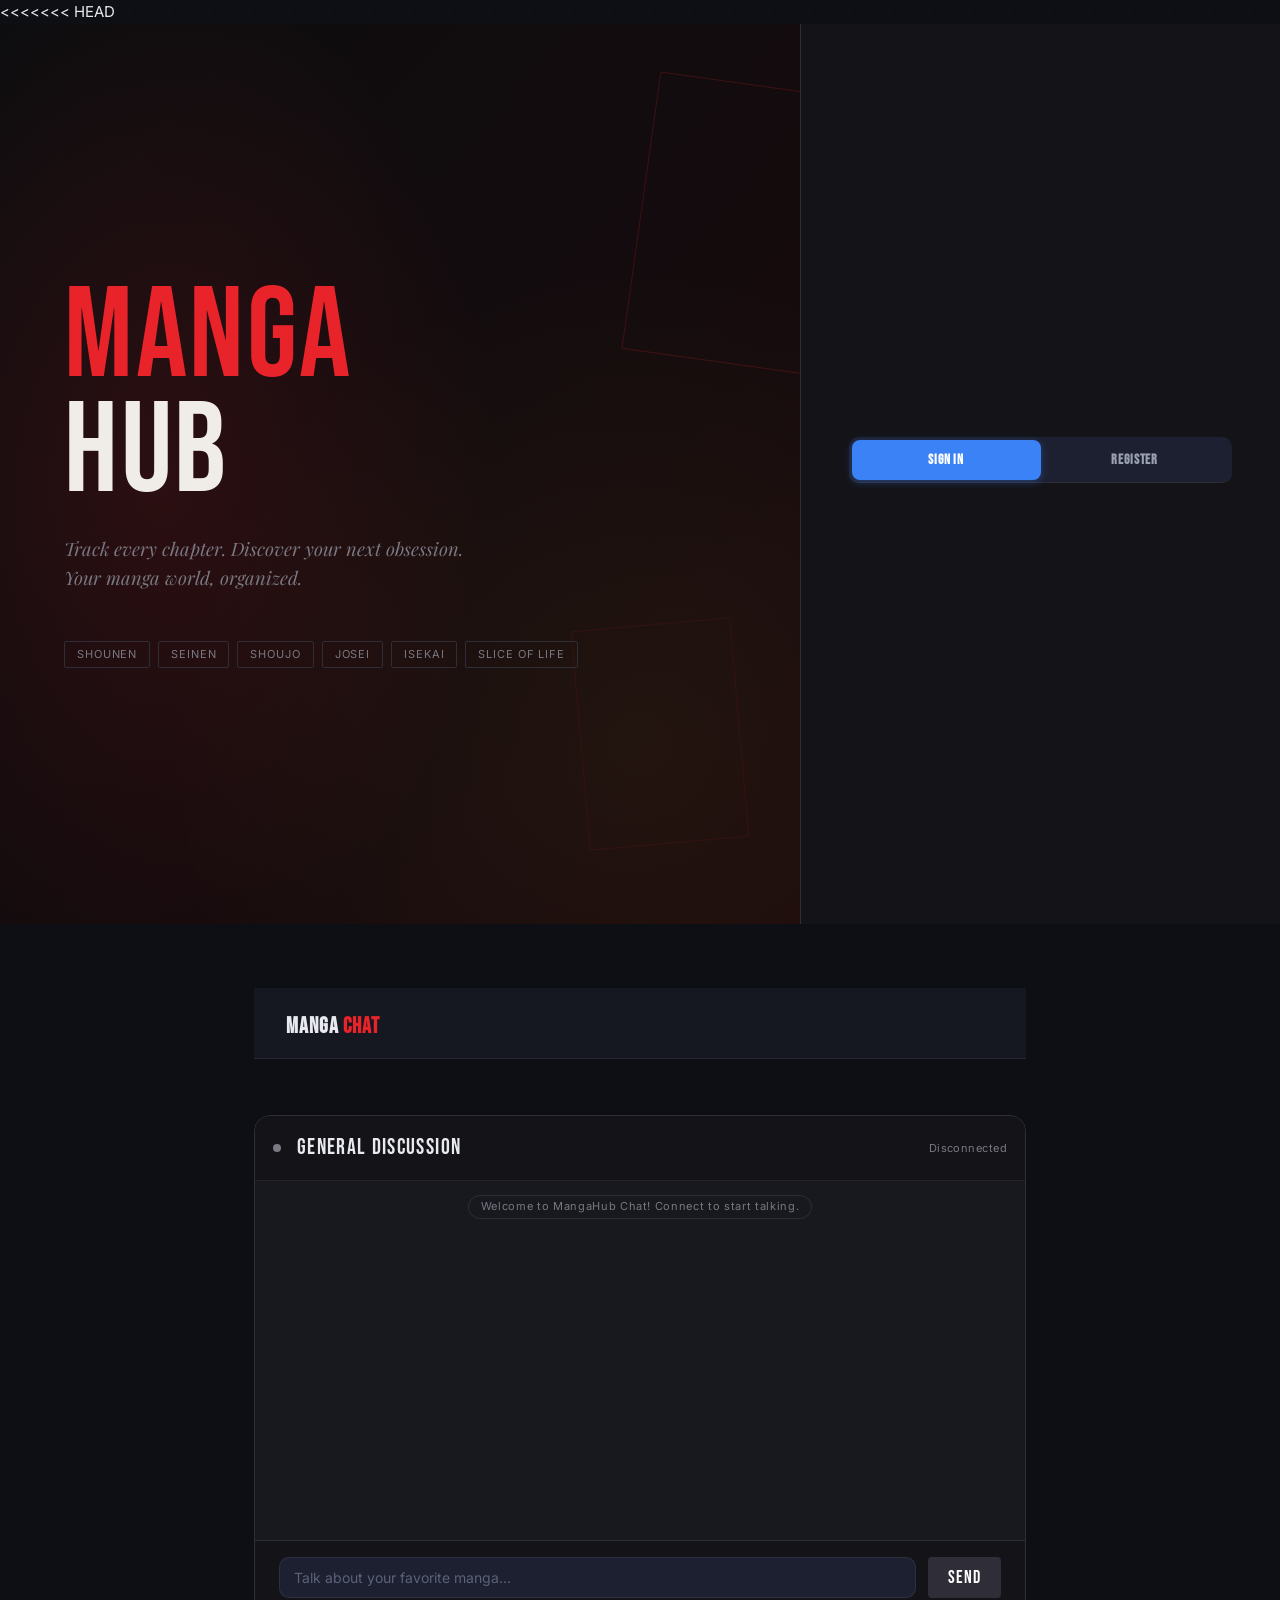
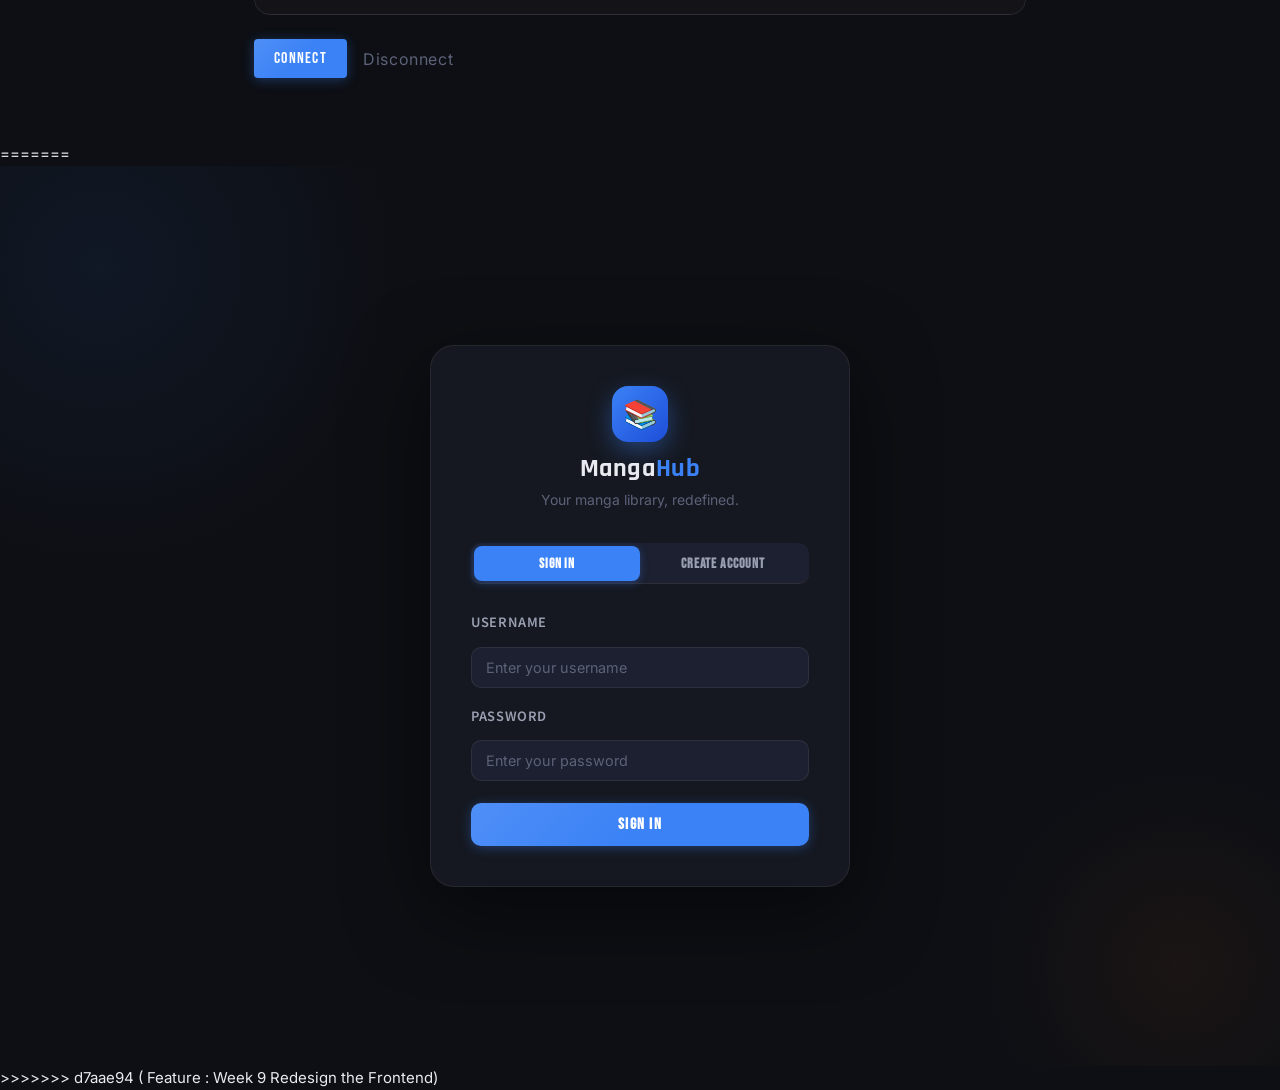
==== commit b957f156: "Feature : Week 9 Redesign the Frontend" ====
--- a/Frontend/index.html
+++ b/Frontend/index.html
@@ -1,6 +1,7 @@
 <!DOCTYPE html>
 <html lang="en">
 <head>
+<<<<<<< HEAD
 <meta charset="UTF-8" />
 <meta name="viewport" content="width=device-width, initial-scale=1.0" />
 <title>MangaHub — Track Your Manga</title>
@@ -2016,5 +2017,106 @@
   ];
 }
 </script>
+=======
+  <meta charset="UTF-8" />
+  <meta name="viewport" content="width=device-width, initial-scale=1.0" />
+  <title>MangaHub — Sign In</title>
+  <link rel="stylesheet" href="css/style.css" />
+</head>
+<body>
+  <div class="auth-page">
+    <div class="auth-bg-glow"></div>
+    <div class="auth-bg-glow-2"></div>
+
+    <div class="auth-card">
+      <!-- Logo -->
+      <div class="auth-logo">
+        <div class="auth-logo-icon">📚</div>
+        <h1>Manga<span>Hub</span></h1>
+        <p>Your manga library, redefined.</p>
+      </div>
+
+      <!-- Tabs -->
+      <div class="auth-tabs">
+        <button class="auth-tab active" id="tab-login">Sign In</button>
+        <button class="auth-tab" id="tab-register">Create Account</button>
+      </div>
+
+      <!-- Login Form -->
+      <form class="auth-form active" id="form-login" novalidate>
+        <div id="error-login" class="auth-error"></div>
+
+        <div class="form-group">
+          <label class="form-label" for="login-username">Username</label>
+          <input
+            class="form-input"
+            type="text"
+            id="login-username"
+            placeholder="Enter your username"
+            autocomplete="username"
+          />
+        </div>
+
+        <div class="form-group">
+          <label class="form-label" for="login-password">Password</label>
+          <input
+            class="form-input"
+            type="password"
+            id="login-password"
+            placeholder="Enter your password"
+            autocomplete="current-password"
+          />
+        </div>
+
+        <button type="submit" class="btn btn-primary btn-lg">Sign In</button>
+      </form>
+
+      <!-- Register Form -->
+      <form class="auth-form" id="form-register" novalidate>
+        <div id="error-register" class="auth-error"></div>
+
+        <div class="form-group">
+          <label class="form-label" for="reg-username">Username</label>
+          <input
+            class="form-input"
+            type="text"
+            id="reg-username"
+            placeholder="Choose a username"
+            autocomplete="username"
+          />
+        </div>
+
+        <div class="form-group">
+          <label class="form-label" for="reg-password">Password</label>
+          <input
+            class="form-input"
+            type="password"
+            id="reg-password"
+            placeholder="At least 4 characters"
+            autocomplete="new-password"
+          />
+        </div>
+
+        <div class="form-group">
+          <label class="form-label" for="reg-confirm">Confirm Password</label>
+          <input
+            class="form-input"
+            type="password"
+            id="reg-confirm"
+            placeholder="Repeat your password"
+            autocomplete="new-password"
+          />
+        </div>
+
+        <button type="submit" class="btn btn-primary btn-lg">Create Account</button>
+      </form>
+    </div>
+  </div>
+
+  <script type="module">
+    import { initAuth } from './js/auth.js';
+    initAuth();
+  </script>
+>>>>>>> d7aae94 ( Feature : Week 9 Redesign the Frontend)
 </body>
 </html>
--- a/Frontend/css/style.css
+++ b/Frontend/css/style.css
@@ -0,0 +1,1261 @@
+/* =====================================================
+   MangaHub — Global Styles
+   Dark manga-reader aesthetic: deep navy + ink black
+   Accents: electric blue #3B82F6, ember orange #F97316
+   Font: Rajdhani (headings) + Inter (body)
+   ===================================================== */
+
+@import url('https://fonts.googleapis.com/css2?family=Rajdhani:wght@400;500;600;700&family=Inter:wght@300;400;500;600&family=Noto+Sans+JP:wght@400;700&display=swap');
+
+/* ── CSS Variables ──────────────────────────────── */
+:root {
+  --bg-base:       #0d0f14;
+  --bg-surface:    #151820;
+  --bg-card:       #1c2030;
+  --bg-elevated:   #222840;
+  --bg-sidebar:    #111318;
+
+  --blue:          #3B82F6;
+  --blue-dim:      #1d4ed8;
+  --blue-glow:     rgba(59,130,246,0.15);
+  --orange:        #F97316;
+  --orange-dim:    #c2570a;
+  --orange-glow:   rgba(249,115,22,0.15);
+
+  --text-primary:  #e8eaf0;
+  --text-secondary:#9aa0b2;
+  --text-muted:    #5c6278;
+  --text-accent:   #3B82F6;
+
+  --border:        rgba(255,255,255,0.07);
+  --border-hover:  rgba(59,130,246,0.4);
+
+  --radius-sm:     6px;
+  --radius-md:     10px;
+  --radius-lg:     16px;
+  --radius-xl:     24px;
+
+  --sidebar-w:     240px;
+  --transition:    0.2s cubic-bezier(0.4,0,0.2,1);
+  --shadow-card:   0 4px 24px rgba(0,0,0,0.4);
+  --shadow-glow:   0 0 20px rgba(59,130,246,0.2);
+}
+
+/* ── Reset ──────────────────────────────────────── */
+*, *::before, *::after { box-sizing: border-box; margin: 0; padding: 0; }
+
+html { font-size: 16px; scroll-behavior: smooth; }
+
+body {
+  font-family: 'Inter', sans-serif;
+  background: var(--bg-base);
+  color: var(--text-primary);
+  min-height: 100vh;
+  line-height: 1.6;
+  -webkit-font-smoothing: antialiased;
+}
+
+a { color: inherit; text-decoration: none; }
+button { cursor: pointer; font-family: inherit; }
+input, textarea, select { font-family: inherit; }
+img { display: block; max-width: 100%; }
+
+/* ── Scrollbar ──────────────────────────────────── */
+::-webkit-scrollbar { width: 6px; height: 6px; }
+::-webkit-scrollbar-track { background: var(--bg-surface); }
+::-webkit-scrollbar-thumb { background: var(--bg-elevated); border-radius: 3px; }
+::-webkit-scrollbar-thumb:hover { background: var(--blue-dim); }
+
+/* ── Typography ─────────────────────────────────── */
+h1, h2, h3, h4, h5 {
+  font-family: 'Rajdhani', sans-serif;
+  font-weight: 700;
+  letter-spacing: 0.02em;
+  line-height: 1.2;
+}
+
+h1 { font-size: 2.2rem; }
+h2 { font-size: 1.6rem; }
+h3 { font-size: 1.25rem; }
+h4 { font-size: 1.05rem; }
+
+/* ── Layout Shell ───────────────────────────────── */
+.app-shell {
+  display: flex;
+  min-height: 100vh;
+}
+
+/* ── Sidebar ────────────────────────────────────── */
+.sidebar {
+  width: var(--sidebar-w);
+  background: var(--bg-sidebar);
+  border-right: 1px solid var(--border);
+  display: flex;
+  flex-direction: column;
+  position: fixed;
+  top: 0; left: 0;
+  height: 100vh;
+  z-index: 100;
+  transition: transform var(--transition);
+}
+
+.sidebar-logo {
+  padding: 24px 20px 20px;
+  border-bottom: 1px solid var(--border);
+  display: flex;
+  align-items: center;
+  gap: 10px;
+}
+
+.sidebar-logo .logo-icon {
+  width: 36px; height: 36px;
+  background: linear-gradient(135deg, var(--blue), var(--blue-dim));
+  border-radius: var(--radius-sm);
+  display: flex; align-items: center; justify-content: center;
+  font-size: 18px;
+  box-shadow: 0 0 12px rgba(59,130,246,0.4);
+}
+
+.sidebar-logo .logo-text {
+  font-family: 'Rajdhani', sans-serif;
+  font-size: 1.4rem;
+  font-weight: 700;
+  color: var(--text-primary);
+}
+
+.sidebar-logo .logo-text span {
+  color: var(--blue);
+}
+
+.sidebar-nav {
+  flex: 1;
+  padding: 16px 12px;
+  overflow-y: auto;
+}
+
+.nav-section {
+  margin-bottom: 24px;
+}
+
+.nav-section-label {
+  font-size: 0.68rem;
+  font-weight: 600;
+  letter-spacing: 0.1em;
+  text-transform: uppercase;
+  color: var(--text-muted);
+  padding: 0 10px;
+  margin-bottom: 6px;
+}
+
+.nav-link {
+  display: flex;
+  align-items: center;
+  gap: 10px;
+  padding: 10px 12px;
+  border-radius: var(--radius-md);
+  color: var(--text-secondary);
+  font-size: 0.9rem;
+  font-weight: 500;
+  transition: all var(--transition);
+  margin-bottom: 2px;
+}
+
+.nav-link:hover {
+  background: var(--bg-card);
+  color: var(--text-primary);
+}
+
+.nav-link.active {
+  background: var(--blue-glow);
+  color: var(--blue);
+  border: 1px solid rgba(59,130,246,0.2);
+}
+
+.nav-link .nav-icon {
+  font-size: 1.1rem;
+  width: 22px;
+  text-align: center;
+}
+
+.sidebar-footer {
+  padding: 16px 12px;
+  border-top: 1px solid var(--border);
+}
+
+.user-pill {
+  display: flex;
+  align-items: center;
+  gap: 10px;
+  padding: 10px 12px;
+  border-radius: var(--radius-md);
+  background: var(--bg-card);
+  border: 1px solid var(--border);
+}
+
+.user-avatar {
+  width: 32px; height: 32px;
+  background: linear-gradient(135deg, var(--orange), var(--orange-dim));
+  border-radius: 50%;
+  display: flex; align-items: center; justify-content: center;
+  font-size: 0.85rem;
+  font-weight: 700;
+  color: #fff;
+  flex-shrink: 0;
+}
+
+.user-info { flex: 1; min-width: 0; }
+.user-name {
+  font-size: 0.85rem;
+  font-weight: 600;
+  color: var(--text-primary);
+  white-space: nowrap;
+  overflow: hidden;
+  text-overflow: ellipsis;
+}
+.user-role { font-size: 0.7rem; color: var(--text-muted); }
+
+.btn-logout {
+  background: none;
+  border: none;
+  color: var(--text-muted);
+  font-size: 1rem;
+  padding: 4px;
+  border-radius: var(--radius-sm);
+  transition: color var(--transition);
+}
+.btn-logout:hover { color: #ef4444; }
+
+/* ── Main Content ───────────────────────────────── */
+.main-content {
+  margin-left: var(--sidebar-w);
+  flex: 1;
+  min-height: 100vh;
+  display: flex;
+  flex-direction: column;
+}
+
+.page-header {
+  padding: 28px 32px 20px;
+  border-bottom: 1px solid var(--border);
+  background: var(--bg-surface);
+  position: sticky;
+  top: 0;
+  z-index: 50;
+  backdrop-filter: blur(12px);
+  display: flex;
+  align-items: center;
+  justify-content: space-between;
+  gap: 16px;
+}
+
+.page-title {
+  font-size: 1.4rem;
+}
+
+.page-body {
+  flex: 1;
+  padding: 28px 32px;
+}
+
+/* ── Buttons ────────────────────────────────────── */
+.btn {
+  display: inline-flex;
+  align-items: center;
+  justify-content: center;
+  gap: 8px;
+  padding: 9px 18px;
+  border-radius: var(--radius-md);
+  font-size: 0.875rem;
+  font-weight: 600;
+  border: none;
+  transition: all var(--transition);
+  white-space: nowrap;
+}
+
+.btn-primary {
+  background: var(--blue);
+  color: #fff;
+  box-shadow: 0 2px 12px rgba(59,130,246,0.35);
+}
+.btn-primary:hover {
+  background: var(--blue-dim);
+  box-shadow: 0 4px 20px rgba(59,130,246,0.5);
+  transform: translateY(-1px);
+}
+
+.btn-secondary {
+  background: var(--bg-elevated);
+  color: var(--text-primary);
+  border: 1px solid var(--border);
+}
+.btn-secondary:hover {
+  border-color: var(--border-hover);
+  background: var(--bg-card);
+}
+
+.btn-orange {
+  background: var(--orange);
+  color: #fff;
+  box-shadow: 0 2px 12px rgba(249,115,22,0.35);
+}
+.btn-orange:hover {
+  background: var(--orange-dim);
+  box-shadow: 0 4px 20px rgba(249,115,22,0.5);
+  transform: translateY(-1px);
+}
+
+.btn-ghost {
+  background: transparent;
+  color: var(--text-secondary);
+  border: 1px solid var(--border);
+}
+.btn-ghost:hover {
+  background: var(--bg-card);
+  color: var(--text-primary);
+}
+
+.btn-sm { padding: 6px 12px; font-size: 0.8rem; }
+.btn-lg { padding: 12px 28px; font-size: 1rem; }
+
+.btn:disabled {
+  opacity: 0.5;
+  cursor: not-allowed;
+  transform: none !important;
+}
+
+/* ── Form Controls ──────────────────────────────── */
+.form-group {
+  margin-bottom: 18px;
+}
+
+.form-label {
+  display: block;
+  font-size: 0.8rem;
+  font-weight: 600;
+  letter-spacing: 0.05em;
+  text-transform: uppercase;
+  color: var(--text-secondary);
+  margin-bottom: 8px;
+}
+
+.form-input {
+  width: 100%;
+  padding: 11px 14px;
+  background: var(--bg-card);
+  border: 1px solid var(--border);
+  border-radius: var(--radius-md);
+  color: var(--text-primary);
+  font-size: 0.9rem;
+  transition: border-color var(--transition), box-shadow var(--transition);
+  outline: none;
+}
+
+.form-input:focus {
+  border-color: var(--blue);
+  box-shadow: 0 0 0 3px var(--blue-glow);
+}
+
+.form-input::placeholder { color: var(--text-muted); }
+
+.form-select {
+  appearance: none;
+  background-image: url("data:image/svg+xml,%3Csvg xmlns='http://www.w3.org/2000/svg' width='12' height='12' viewBox='0 0 24 24' fill='none' stroke='%235c6278' stroke-width='2'%3E%3Cpath d='M6 9l6 6 6-6'/%3E%3C/svg%3E");
+  background-repeat: no-repeat;
+  background-position: right 12px center;
+  padding-right: 36px;
+}
+
+/* ── Search Bar ─────────────────────────────────── */
+.search-wrap {
+  position: relative;
+  flex: 1;
+  max-width: 360px;
+}
+
+.search-icon {
+  position: absolute;
+  left: 12px;
+  top: 50%;
+  transform: translateY(-50%);
+  color: var(--text-muted);
+  font-size: 0.9rem;
+  pointer-events: none;
+}
+
+.search-input {
+  width: 100%;
+  padding: 9px 14px 9px 36px;
+  background: var(--bg-card);
+  border: 1px solid var(--border);
+  border-radius: var(--radius-md);
+  color: var(--text-primary);
+  font-size: 0.875rem;
+  outline: none;
+  transition: border-color var(--transition), box-shadow var(--transition);
+}
+
+.search-input:focus {
+  border-color: var(--blue);
+  box-shadow: 0 0 0 3px var(--blue-glow);
+}
+
+.search-input::placeholder { color: var(--text-muted); }
+
+/* ── Cards ──────────────────────────────────────── */
+.card {
+  background: var(--bg-card);
+  border: 1px solid var(--border);
+  border-radius: var(--radius-lg);
+  overflow: hidden;
+  transition: border-color var(--transition), box-shadow var(--transition), transform var(--transition);
+}
+
+.card:hover {
+  border-color: var(--border-hover);
+  box-shadow: var(--shadow-card);
+  transform: translateY(-2px);
+}
+
+/* ── Manga Grid ─────────────────────────────────── */
+.manga-grid {
+  display: grid;
+  grid-template-columns: repeat(auto-fill, minmax(160px, 1fr));
+  gap: 20px;
+}
+
+.manga-card {
+  background: var(--bg-card);
+  border: 1px solid var(--border);
+  border-radius: var(--radius-md);
+  overflow: hidden;
+  cursor: pointer;
+  transition: all var(--transition);
+  position: relative;
+}
+
+.manga-card:hover {
+  border-color: var(--border-hover);
+  box-shadow: 0 8px 32px rgba(0,0,0,0.5), 0 0 0 1px rgba(59,130,246,0.2);
+  transform: translateY(-3px);
+}
+
+.manga-card-cover {
+  aspect-ratio: 2/3;
+  overflow: hidden;
+  position: relative;
+  background: var(--bg-elevated);
+}
+
+.manga-card-cover img {
+  width: 100%;
+  height: 100%;
+  object-fit: cover;
+  transition: transform 0.4s ease;
+}
+
+.manga-card:hover .manga-card-cover img {
+  transform: scale(1.05);
+}
+
+.manga-card-cover .cover-placeholder {
+  width: 100%;
+  height: 100%;
+  display: flex;
+  align-items: center;
+  justify-content: center;
+  font-size: 3rem;
+  color: var(--text-muted);
+  background: linear-gradient(135deg, var(--bg-elevated), var(--bg-card));
+}
+
+.manga-card-overlay {
+  position: absolute;
+  bottom: 0; left: 0; right: 0;
+  background: linear-gradient(to top, rgba(0,0,0,0.9) 0%, transparent 100%);
+  padding: 20px 10px 10px;
+  opacity: 0;
+  transition: opacity var(--transition);
+}
+
+.manga-card:hover .manga-card-overlay { opacity: 1; }
+
+.manga-status-badge {
+  position: absolute;
+  top: 8px; right: 8px;
+  padding: 3px 7px;
+  border-radius: var(--radius-sm);
+  font-size: 0.65rem;
+  font-weight: 700;
+  letter-spacing: 0.05em;
+  text-transform: uppercase;
+}
+
+.status-ongoing { background: rgba(59,130,246,0.9); color: #fff; }
+.status-completed { background: rgba(34,197,94,0.9); color: #fff; }
+.status-hiatus { background: rgba(249,115,22,0.9); color: #fff; }
+
+.manga-card-info {
+  padding: 10px;
+}
+
+.manga-card-title {
+  font-family: 'Rajdhani', sans-serif;
+  font-weight: 700;
+  font-size: 0.95rem;
+  color: var(--text-primary);
+  line-height: 1.2;
+  margin-bottom: 4px;
+  display: -webkit-box;
+  -webkit-line-clamp: 2;
+  -webkit-box-orient: vertical;
+  overflow: hidden;
+}
+
+.manga-card-author {
+  font-size: 0.72rem;
+  color: var(--text-muted);
+  margin-bottom: 6px;
+  white-space: nowrap;
+  overflow: hidden;
+  text-overflow: ellipsis;
+}
+
+.manga-card-meta {
+  display: flex;
+  align-items: center;
+  justify-content: space-between;
+  gap: 6px;
+}
+
+.manga-chapters {
+  font-size: 0.72rem;
+  color: var(--blue);
+  font-weight: 600;
+}
+
+/* ── Genre Tags ─────────────────────────────────── */
+.genre-tag {
+  display: inline-block;
+  padding: 2px 8px;
+  border-radius: var(--radius-sm);
+  font-size: 0.68rem;
+  font-weight: 600;
+  letter-spacing: 0.03em;
+  background: var(--bg-elevated);
+  color: var(--text-secondary);
+  border: 1px solid var(--border);
+  white-space: nowrap;
+}
+
+.genre-tags-wrap {
+  display: flex;
+  flex-wrap: wrap;
+  gap: 5px;
+}
+
+/* ── Filter Tabs ────────────────────────────────── */
+.filter-tabs {
+  display: flex;
+  gap: 6px;
+  flex-wrap: wrap;
+}
+
+.filter-tab {
+  padding: 7px 14px;
+  border-radius: 99px;
+  font-size: 0.82rem;
+  font-weight: 600;
+  background: var(--bg-card);
+  color: var(--text-secondary);
+  border: 1px solid var(--border);
+  cursor: pointer;
+  transition: all var(--transition);
+}
+
+.filter-tab:hover {
+  border-color: var(--border-hover);
+  color: var(--text-primary);
+}
+
+.filter-tab.active {
+  background: var(--blue);
+  color: #fff;
+  border-color: var(--blue);
+  box-shadow: 0 2px 12px rgba(59,130,246,0.35);
+}
+
+/* ── Section Headers ────────────────────────────── */
+.section-header {
+  display: flex;
+  align-items: center;
+  justify-content: space-between;
+  margin-bottom: 18px;
+  gap: 16px;
+}
+
+.section-title {
+  font-family: 'Rajdhani', sans-serif;
+  font-size: 1.15rem;
+  font-weight: 700;
+  color: var(--text-primary);
+  display: flex;
+  align-items: center;
+  gap: 8px;
+}
+
+.section-title::before {
+  content: '';
+  width: 3px;
+  height: 18px;
+  background: var(--blue);
+  border-radius: 2px;
+  display: inline-block;
+}
+
+/* ── Progress Bar ───────────────────────────────── */
+.progress-wrap {
+  background: var(--bg-elevated);
+  border-radius: 99px;
+  height: 5px;
+  overflow: hidden;
+  margin-top: 6px;
+}
+
+.progress-fill {
+  height: 100%;
+  background: linear-gradient(90deg, var(--blue), var(--orange));
+  border-radius: 99px;
+  transition: width 0.5s ease;
+}
+
+/* ── Toast Notifications ────────────────────────── */
+#toast-container {
+  position: fixed;
+  top: 20px;
+  right: 20px;
+  z-index: 9999;
+  display: flex;
+  flex-direction: column;
+  gap: 10px;
+  max-width: 340px;
+}
+
+.toast {
+  display: flex;
+  align-items: flex-start;
+  gap: 10px;
+  padding: 14px 16px;
+  background: var(--bg-elevated);
+  border: 1px solid var(--border);
+  border-radius: var(--radius-md);
+  box-shadow: 0 8px 32px rgba(0,0,0,0.5);
+  animation: toastIn 0.3s cubic-bezier(0.34,1.56,0.64,1);
+  transition: all 0.3s ease;
+}
+
+.toast.removing {
+  animation: toastOut 0.3s ease forwards;
+}
+
+@keyframes toastIn {
+  from { opacity: 0; transform: translateX(100%); }
+  to   { opacity: 1; transform: translateX(0); }
+}
+
+@keyframes toastOut {
+  from { opacity: 1; transform: translateX(0); }
+  to   { opacity: 0; transform: translateX(100%); }
+}
+
+.toast-icon { font-size: 1.1rem; flex-shrink: 0; margin-top: 1px; }
+.toast-body { flex: 1; }
+.toast-title { font-weight: 700; font-size: 0.85rem; margin-bottom: 2px; }
+.toast-msg   { font-size: 0.78rem; color: var(--text-secondary); }
+
+.toast-success { border-left: 3px solid #22c55e; }
+.toast-error   { border-left: 3px solid #ef4444; }
+.toast-info    { border-left: 3px solid var(--blue); }
+.toast-warning { border-left: 3px solid var(--orange); }
+
+/* ── Modal ──────────────────────────────────────── */
+.modal-overlay {
+  position: fixed;
+  inset: 0;
+  background: rgba(0,0,0,0.7);
+  backdrop-filter: blur(4px);
+  z-index: 1000;
+  display: flex;
+  align-items: center;
+  justify-content: center;
+  padding: 20px;
+  animation: fadeIn 0.2s ease;
+}
+
+@keyframes fadeIn { from { opacity: 0; } to { opacity: 1; } }
+
+.modal {
+  background: var(--bg-surface);
+  border: 1px solid var(--border);
+  border-radius: var(--radius-xl);
+  width: 100%;
+  max-width: 460px;
+  max-height: 90vh;
+  overflow-y: auto;
+  animation: slideUp 0.25s cubic-bezier(0.34,1.56,0.64,1);
+}
+
+@keyframes slideUp {
+  from { opacity: 0; transform: translateY(20px) scale(0.97); }
+  to   { opacity: 1; transform: translateY(0) scale(1); }
+}
+
+.modal-header {
+  padding: 24px 28px 16px;
+  border-bottom: 1px solid var(--border);
+  display: flex;
+  align-items: center;
+  justify-content: space-between;
+}
+
+.modal-title {
+  font-size: 1.2rem;
+}
+
+.modal-close {
+  background: var(--bg-card);
+  border: 1px solid var(--border);
+  color: var(--text-secondary);
+  width: 32px; height: 32px;
+  border-radius: var(--radius-sm);
+  display: flex; align-items: center; justify-content: center;
+  cursor: pointer;
+  transition: all var(--transition);
+}
+.modal-close:hover { background: var(--bg-elevated); color: var(--text-primary); }
+
+.modal-body { padding: 24px 28px; }
+.modal-footer {
+  padding: 16px 28px 24px;
+  display: flex;
+  gap: 10px;
+  justify-content: flex-end;
+}
+
+/* ── Empty State ────────────────────────────────── */
+.empty-state {
+  display: flex;
+  flex-direction: column;
+  align-items: center;
+  justify-content: center;
+  padding: 60px 20px;
+  text-align: center;
+  color: var(--text-muted);
+}
+
+.empty-icon { font-size: 3.5rem; margin-bottom: 16px; opacity: 0.4; }
+.empty-title { font-size: 1.1rem; font-weight: 600; margin-bottom: 8px; color: var(--text-secondary); }
+.empty-desc  { font-size: 0.875rem; line-height: 1.6; }
+
+/* ── Loading States ─────────────────────────────── */
+.skeleton {
+  background: linear-gradient(90deg, var(--bg-card) 25%, var(--bg-elevated) 50%, var(--bg-card) 75%);
+  background-size: 200% 100%;
+  animation: shimmer 1.5s infinite;
+  border-radius: var(--radius-sm);
+}
+
+@keyframes shimmer {
+  0%   { background-position: 200% 0; }
+  100% { background-position: -200% 0; }
+}
+
+.loading-spinner {
+  width: 40px; height: 40px;
+  border: 3px solid var(--border);
+  border-top-color: var(--blue);
+  border-radius: 50%;
+  animation: spin 0.7s linear infinite;
+  margin: 40px auto;
+}
+
+@keyframes spin { to { transform: rotate(360deg); } }
+
+/* ── Stats / Counters ───────────────────────────── */
+.stat-chip {
+  display: inline-flex;
+  align-items: center;
+  gap: 5px;
+  padding: 4px 10px;
+  border-radius: 99px;
+  font-size: 0.76rem;
+  font-weight: 700;
+  background: var(--bg-elevated);
+  color: var(--text-secondary);
+  border: 1px solid var(--border);
+}
+
+.stat-chip.blue  { background: var(--blue-glow);   color: var(--blue);   border-color: rgba(59,130,246,0.3); }
+.stat-chip.orange{ background: var(--orange-glow);  color: var(--orange); border-color: rgba(249,115,22,0.3); }
+.stat-chip.green { background: rgba(34,197,94,0.1); color: #22c55e;       border-color: rgba(34,197,94,0.3); }
+
+/* ── Divider ────────────────────────────────────── */
+.divider {
+  height: 1px;
+  background: var(--border);
+  margin: 20px 0;
+}
+
+/* ── Auth Page ──────────────────────────────────── */
+.auth-page {
+  min-height: 100vh;
+  background: var(--bg-base);
+  display: flex;
+  align-items: center;
+  justify-content: center;
+  padding: 20px;
+  position: relative;
+  overflow: hidden;
+}
+
+.auth-bg-glow {
+  position: absolute;
+  width: 600px; height: 600px;
+  border-radius: 50%;
+  background: radial-gradient(circle, rgba(59,130,246,0.08) 0%, transparent 70%);
+  top: -200px; left: -200px;
+  pointer-events: none;
+}
+
+.auth-bg-glow-2 {
+  position: absolute;
+  width: 400px; height: 400px;
+  border-radius: 50%;
+  background: radial-gradient(circle, rgba(249,115,22,0.06) 0%, transparent 70%);
+  bottom: -100px; right: -100px;
+  pointer-events: none;
+}
+
+.auth-card {
+  width: 100%;
+  max-width: 420px;
+  background: var(--bg-surface);
+  border: 1px solid var(--border);
+  border-radius: var(--radius-xl);
+  padding: 40px;
+  position: relative;
+  z-index: 1;
+  box-shadow: 0 24px 80px rgba(0,0,0,0.5);
+}
+
+.auth-logo {
+  text-align: center;
+  margin-bottom: 32px;
+}
+
+.auth-logo-icon {
+  width: 56px; height: 56px;
+  background: linear-gradient(135deg, var(--blue), var(--blue-dim));
+  border-radius: var(--radius-lg);
+  display: flex; align-items: center; justify-content: center;
+  font-size: 28px;
+  margin: 0 auto 12px;
+  box-shadow: 0 8px 24px rgba(59,130,246,0.4);
+}
+
+.auth-logo h1 {
+  font-size: 1.6rem;
+  margin-bottom: 4px;
+}
+
+.auth-logo h1 span { color: var(--blue); }
+
+.auth-logo p {
+  color: var(--text-muted);
+  font-size: 0.875rem;
+}
+
+.auth-tabs {
+  display: flex;
+  background: var(--bg-card);
+  border-radius: var(--radius-md);
+  padding: 3px;
+  margin-bottom: 28px;
+}
+
+.auth-tab {
+  flex: 1;
+  padding: 9px;
+  text-align: center;
+  font-weight: 600;
+  font-size: 0.875rem;
+  border-radius: calc(var(--radius-md) - 2px);
+  cursor: pointer;
+  color: var(--text-secondary);
+  transition: all var(--transition);
+  border: none;
+  background: none;
+}
+
+.auth-tab.active {
+  background: var(--blue);
+  color: #fff;
+  box-shadow: 0 2px 8px rgba(59,130,246,0.35);
+}
+
+.auth-form { display: none; }
+.auth-form.active { display: block; }
+
+.auth-form .btn { width: 100%; margin-top: 4px; }
+
+.auth-error {
+  background: rgba(239,68,68,0.1);
+  border: 1px solid rgba(239,68,68,0.3);
+  border-radius: var(--radius-md);
+  padding: 10px 14px;
+  color: #f87171;
+  font-size: 0.85rem;
+  margin-bottom: 16px;
+  display: none;
+}
+
+/* ── Responsive ─────────────────────────────────── */
+@media (max-width: 900px) {
+  .sidebar {
+    transform: translateX(-100%);
+  }
+  .sidebar.open {
+    transform: translateX(0);
+  }
+  .main-content {
+    margin-left: 0;
+  }
+  .page-header {
+    padding: 16px 20px;
+  }
+  .page-body {
+    padding: 20px;
+  }
+  .manga-grid {
+    grid-template-columns: repeat(auto-fill, minmax(130px, 1fr));
+    gap: 14px;
+  }
+}
+
+/* ── Chat Styles ────────────────────────────────── */
+.chat-panel {
+  background: var(--bg-surface);
+  border: 1px solid var(--border);
+  border-radius: var(--radius-lg);
+  display: flex;
+  flex-direction: column;
+  height: 450px;
+}
+
+.chat-header {
+  padding: 14px 18px;
+  border-bottom: 1px solid var(--border);
+  display: flex;
+  align-items: center;
+  justify-content: space-between;
+  flex-shrink: 0;
+}
+
+.chat-title {
+  font-family: 'Rajdhani', sans-serif;
+  font-weight: 700;
+  font-size: 1rem;
+  display: flex;
+  align-items: center;
+  gap: 8px;
+}
+
+.ws-dot {
+  width: 8px; height: 8px;
+  border-radius: 50%;
+  background: var(--text-muted);
+  transition: background 0.3s;
+}
+.ws-dot.connected { background: #22c55e; box-shadow: 0 0 6px rgba(34,197,94,0.6); }
+.ws-dot.connecting { background: var(--orange); animation: pulse 1s infinite; }
+
+@keyframes pulse {
+  0%, 100% { opacity: 1; }
+  50%       { opacity: 0.4; }
+}
+
+.chat-messages {
+  flex: 1;
+  overflow-y: auto;
+  padding: 14px 18px;
+  display: flex;
+  flex-direction: column;
+  gap: 10px;
+}
+
+.chat-msg {
+  display: flex;
+  gap: 8px;
+  animation: msgIn 0.2s ease;
+}
+
+@keyframes msgIn {
+  from { opacity: 0; transform: translateY(8px); }
+  to   { opacity: 1; transform: translateY(0); }
+}
+
+.chat-msg.system {
+  justify-content: center;
+}
+
+.chat-msg.system .chat-bubble {
+  background: transparent;
+  color: var(--text-muted);
+  font-size: 0.75rem;
+  font-style: italic;
+  padding: 0;
+}
+
+.chat-avatar {
+  width: 28px; height: 28px;
+  border-radius: 50%;
+  background: linear-gradient(135deg, var(--blue), var(--blue-dim));
+  display: flex; align-items: center; justify-content: center;
+  font-size: 0.7rem;
+  font-weight: 700;
+  flex-shrink: 0;
+  margin-top: 2px;
+}
+
+.chat-msg-body { flex: 1; min-width: 0; }
+
+.chat-msg-header {
+  display: flex;
+  align-items: baseline;
+  gap: 8px;
+  margin-bottom: 3px;
+}
+
+.chat-username {
+  font-size: 0.78rem;
+  font-weight: 700;
+  color: var(--blue);
+}
+
+.chat-time {
+  font-size: 0.68rem;
+  color: var(--text-muted);
+}
+
+.chat-bubble {
+  background: var(--bg-card);
+  border: 1px solid var(--border);
+  border-radius: 0 var(--radius-md) var(--radius-md) var(--radius-md);
+  padding: 8px 12px;
+  font-size: 0.85rem;
+  color: var(--text-primary);
+  line-height: 1.5;
+  word-break: break-word;
+}
+
+.chat-msg.own .chat-avatar {
+  background: linear-gradient(135deg, var(--orange), var(--orange-dim));
+  order: 2;
+}
+.chat-msg.own .chat-msg-body {
+  order: 1;
+  display: flex;
+  flex-direction: column;
+  align-items: flex-end;
+}
+.chat-msg.own .chat-msg-header { flex-direction: row-reverse; }
+.chat-msg.own .chat-username { color: var(--orange); }
+.chat-msg.own .chat-bubble {
+  background: var(--blue-glow);
+  border-color: rgba(59,130,246,0.2);
+  border-radius: var(--radius-md) 0 var(--radius-md) var(--radius-md);
+}
+
+.chat-input-wrap {
+  padding: 12px 18px;
+  border-top: 1px solid var(--border);
+  display: flex;
+  gap: 10px;
+  flex-shrink: 0;
+}
+
+.chat-input {
+  flex: 1;
+  padding: 9px 14px;
+  background: var(--bg-card);
+  border: 1px solid var(--border);
+  border-radius: var(--radius-md);
+  color: var(--text-primary);
+  font-size: 0.875rem;
+  outline: none;
+  transition: border-color var(--transition);
+}
+
+.chat-input:focus { border-color: var(--blue); }
+.chat-input::placeholder { color: var(--text-muted); }
+
+.chat-send-btn {
+  padding: 9px 16px;
+  background: var(--blue);
+  border: none;
+  border-radius: var(--radius-md);
+  color: #fff;
+  font-size: 0.9rem;
+  transition: background var(--transition);
+}
+.chat-send-btn:hover { background: var(--blue-dim); }
+
+/* ── Manga Detail Specific ──────────────────────── */
+.manga-detail-hero {
+  display: grid;
+  grid-template-columns: 200px 1fr;
+  gap: 28px;
+  margin-bottom: 28px;
+}
+
+.manga-cover-lg {
+  width: 200px;
+  border-radius: var(--radius-lg);
+  overflow: hidden;
+  border: 1px solid var(--border);
+  aspect-ratio: 2/3;
+  background: var(--bg-elevated);
+  flex-shrink: 0;
+}
+
+.manga-cover-lg img {
+  width: 100%; height: 100%;
+  object-fit: cover;
+}
+
+.manga-meta h1 {
+  font-size: 1.8rem;
+  margin-bottom: 6px;
+  line-height: 1.2;
+}
+
+.manga-meta-row {
+  display: flex;
+  flex-wrap: wrap;
+  gap: 10px;
+  align-items: center;
+  margin-bottom: 14px;
+}
+
+.manga-description {
+  color: var(--text-secondary);
+  font-size: 0.875rem;
+  line-height: 1.7;
+  margin-bottom: 18px;
+  display: -webkit-box;
+  -webkit-line-clamp: 4;
+  -webkit-box-orient: vertical;
+  overflow: hidden;
+}
+
+.manga-actions {
+  display: flex;
+  flex-wrap: wrap;
+  gap: 10px;
+}
+
+/* ── Library Page ───────────────────────────────── */
+.library-tabs {
+  display: flex;
+  gap: 6px;
+  margin-bottom: 24px;
+  border-bottom: 1px solid var(--border);
+  padding-bottom: 0;
+}
+
+.library-tab {
+  padding: 10px 18px;
+  font-weight: 600;
+  font-size: 0.875rem;
+  color: var(--text-secondary);
+  cursor: pointer;
+  border: none;
+  background: none;
+  border-bottom: 2px solid transparent;
+  margin-bottom: -1px;
+  transition: all var(--transition);
+}
+
+.library-tab.active {
+  color: var(--blue);
+  border-bottom-color: var(--blue);
+}
+
+.library-tab:hover:not(.active) {
+  color: var(--text-primary);
+}
+
+.library-list {
+  display: flex;
+  flex-direction: column;
+  gap: 12px;
+}
+
+.library-item {
+  background: var(--bg-card);
+  border: 1px solid var(--border);
+  border-radius: var(--radius-lg);
+  padding: 16px 20px;
+  display: grid;
+  grid-template-columns: 56px 1fr auto;
+  gap: 16px;
+  align-items: center;
+  transition: all var(--transition);
+  cursor: pointer;
+}
+
+.library-item:hover {
+  border-color: var(--border-hover);
+  box-shadow: var(--shadow-card);
+}
+
+.library-item-cover {
+  width: 56px;
+  aspect-ratio: 2/3;
+  border-radius: var(--radius-sm);
+  overflow: hidden;
+  background: var(--bg-elevated);
+}
+
+.library-item-cover img {
+  width: 100%; height: 100%;
+  object-fit: cover;
+}
+
+.library-item-title {
+  font-family: 'Rajdhani', sans-serif;
+  font-weight: 700;
+  font-size: 1rem;
+  margin-bottom: 4px;
+}
+
+.library-item-author {
+  font-size: 0.78rem;
+  color: var(--text-muted);
+  margin-bottom: 8px;
+}
+
+.library-item-actions {
+  display: flex;
+  flex-direction: column;
+  align-items: flex-end;
+  gap: 8px;
+}
+
+@media (max-width: 600px) {
+  .manga-detail-hero {
+    grid-template-columns: 140px 1fr;
+    gap: 16px;
+  }
+  .manga-cover-lg { width: 140px; }
+  .manga-meta h1 { font-size: 1.3rem; }
+}
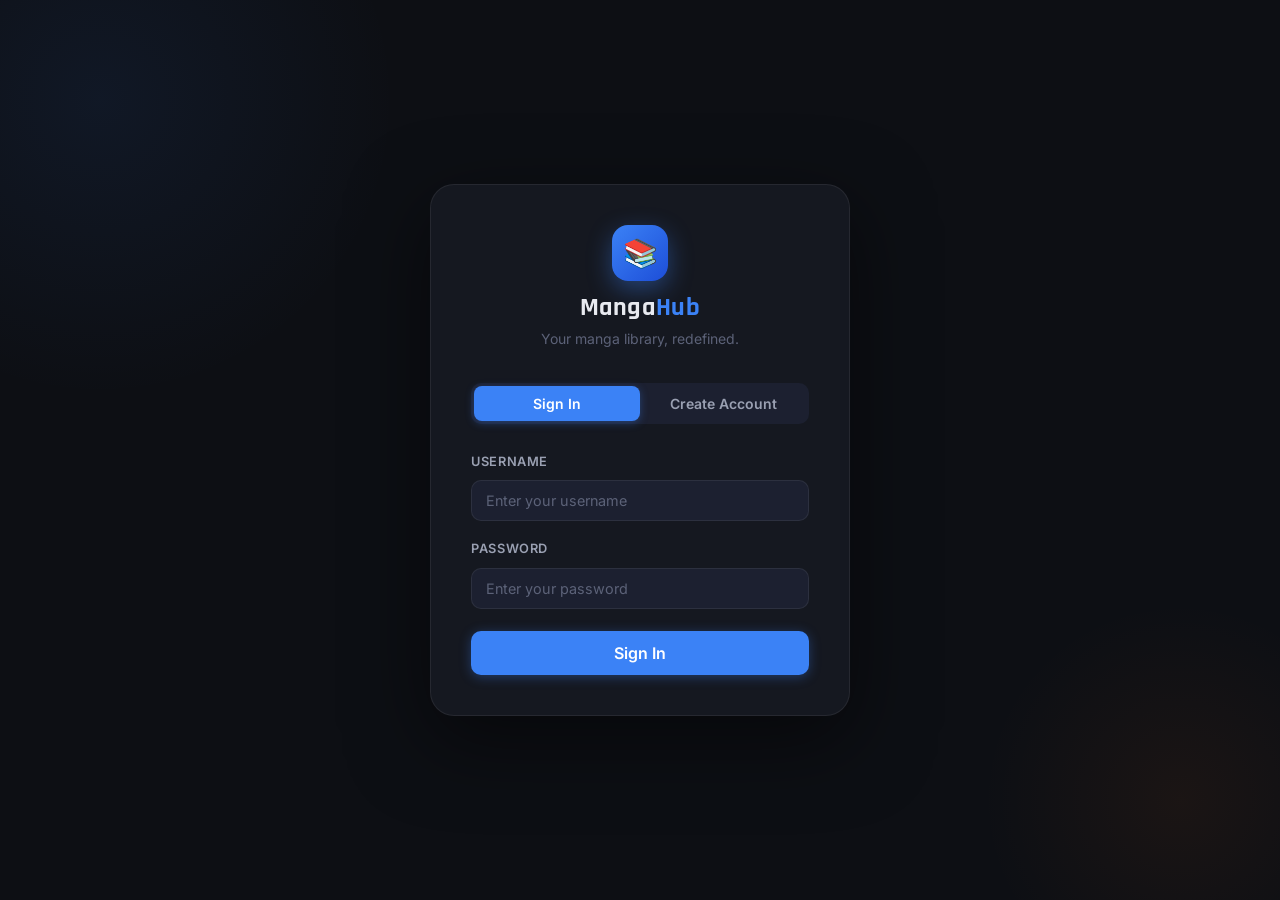
==== commit b0195dd0: "Feature : Week 9 design Frontend" ====
--- a/Frontend/index.html
+++ b/Frontend/index.html
@@ -1,2023 +1,6 @@
 <!DOCTYPE html>
 <html lang="en">
 <head>
-<<<<<<< HEAD
-<meta charset="UTF-8" />
-<meta name="viewport" content="width=device-width, initial-scale=1.0" />
-<title>MangaHub — Track Your Manga</title>
-<link rel="preconnect" href="https://fonts.googleapis.com" />
-<link rel="preconnect" href="https://fonts.gstatic.com" crossorigin />
-<link href="https://fonts.googleapis.com/css2?family=Bebas+Neue&family=Playfair+Display:ital,wght@0,400;0,700;1,400&family=DM+Mono:wght@400;500&family=Noto+Sans+JP:wght@300;400;700&display=swap" rel="stylesheet" />
-
-<style>
-/* ═══════════════════════════════════════
-   DESIGN TOKENS
-═══════════════════════════════════════ */
-:root {
-  --ink:        #0d0d0f;
-  --ink-2:      #141418;
-  --ink-3:      #1e1e24;
-  --ink-4:      #2a2a33;
-  --panel:      #18181f;
-  --red:        #e8232a;
-  --red-dim:    #9b1218;
-  --red-glow:   rgba(232,35,42,0.15);
-  --gold:       #f5c842;
-  --white:      #f0ede8;
-  --muted:      #7a7882;
-  --faint:      #2e2d38;
-
-  --font-head:  'Bebas Neue', sans-serif;
-  --font-body:  'Playfair Display', serif;
-  --font-ui:    'Noto Sans JP', sans-serif;
-  --font-mono:  'DM Mono', monospace;
-
-  --radius:     4px;
-  --radius-lg:  8px;
-  --shadow:     0 4px 30px rgba(0,0,0,0.6);
-  --transition: 220ms cubic-bezier(0.4,0,0.2,1);
-}
-
-/* ═══════════════════════════════════════
-   RESET + BASE
-═══════════════════════════════════════ */
-*, *::before, *::after { box-sizing: border-box; margin: 0; padding: 0; }
-html { scroll-behavior: smooth; }
-body {
-  background: var(--ink);
-  color: var(--white);
-  font-family: var(--font-ui);
-  font-size: 15px;
-  line-height: 1.6;
-  min-height: 100vh;
-  overflow-x: hidden;
-}
-a { color: inherit; text-decoration: none; }
-button, input, select, textarea { font-family: inherit; }
-img { max-width: 100%; }
-::selection { background: var(--red); color: #fff; }
-
-/* ═══════════════════════════════════════
-   SCROLLBAR
-═══════════════════════════════════════ */
-::-webkit-scrollbar { width: 6px; }
-::-webkit-scrollbar-track { background: var(--ink-2); }
-::-webkit-scrollbar-thumb { background: var(--faint); border-radius: 3px; }
-::-webkit-scrollbar-thumb:hover { background: var(--red-dim); }
-
-/* ═══════════════════════════════════════
-   HALFTONE TEXTURE OVERLAY
-═══════════════════════════════════════ */
-body::before {
-  content: '';
-  position: fixed;
-  inset: 0;
-  background-image: radial-gradient(circle, rgba(255,255,255,0.025) 1px, transparent 1px);
-  background-size: 20px 20px;
-  pointer-events: none;
-  z-index: 0;
-}
-
-/* ═══════════════════════════════════════
-   LAYOUT
-═══════════════════════════════════════ */
-#app { position: relative; z-index: 1; min-height: 100vh; display: flex; flex-direction: column; }
-
-/* ═══════════════════════════════════════
-   NAV
-═══════════════════════════════════════ */
-nav#navbar {
-  display: none;
-  position: sticky;
-  top: 0;
-  z-index: 100;
-  background: rgba(13,13,15,0.92);
-  backdrop-filter: blur(16px);
-  border-bottom: 1px solid var(--faint);
-  padding: 0 2rem;
-  height: 60px;
-  align-items: center;
-  gap: 2rem;
-}
-nav#navbar.visible { display: flex; }
-
-.nav-logo {
-  font-family: var(--font-head);
-  font-size: 2rem;
-  letter-spacing: 0.04em;
-  color: var(--red);
-  white-space: nowrap;
-}
-.nav-logo span { color: var(--white); }
-
-.nav-links {
-  display: flex;
-  gap: 0.5rem;
-  flex: 1;
-  align-items: center;
-}
-.nav-link {
-  padding: 6px 16px;
-  border-radius: var(--radius);
-  font-size: 13px;
-  font-weight: 400;
-  color: var(--muted);
-  cursor: pointer;
-  transition: color var(--transition), background var(--transition);
-  letter-spacing: 0.04em;
-}
-.nav-link:hover, .nav-link.active {
-  color: var(--white);
-  background: var(--ink-3);
-}
-.nav-link.active { color: var(--red); }
-
-.nav-right { display: flex; align-items: center; gap: 1rem; margin-left: auto; }
-.nav-user {
-  display: flex;
-  align-items: center;
-  gap: 8px;
-  font-size: 13px;
-  color: var(--muted);
-}
-.nav-avatar {
-  width: 32px; height: 32px;
-  border-radius: 50%;
-  background: var(--red);
-  display: flex; align-items: center; justify-content: center;
-  font-family: var(--font-head);
-  font-size: 14px;
-  color: #fff;
-  letter-spacing: 0;
-}
-.btn-logout {
-  padding: 5px 14px;
-  font-size: 12px;
-  background: transparent;
-  border: 1px solid var(--faint);
-  color: var(--muted);
-  border-radius: var(--radius);
-  cursor: pointer;
-  transition: all var(--transition);
-  letter-spacing: 0.04em;
-}
-.btn-logout:hover { border-color: var(--red); color: var(--red); }
-
-/* ═══════════════════════════════════════
-   PAGES
-═══════════════════════════════════════ */
-.page { display: none; flex: 1; }
-.page.active { display: flex; flex-direction: column; }
-
-/* ═══════════════════════════════════════
-   AUTH PAGE
-═══════════════════════════════════════ */
-#page-auth {
-  min-height: 100vh;
-  display: grid;
-  grid-template-columns: 1fr 480px;
-  position: relative;
-}
-
-.auth-hero {
-  background: linear-gradient(135deg, var(--ink) 0%, #1a0a0c 100%);
-  display: flex;
-  flex-direction: column;
-  justify-content: center;
-  padding: 4rem;
-  position: relative;
-  overflow: hidden;
-}
-.auth-hero::before {
-  content: '';
-  position: absolute;
-  inset: 0;
-  background:
-    radial-gradient(ellipse 60% 80% at 20% 50%, rgba(232,35,42,0.12) 0%, transparent 70%),
-    radial-gradient(circle at 80% 80%, rgba(245,200,66,0.05) 0%, transparent 50%);
-}
-.auth-hero-title {
-  font-family: var(--font-head);
-  font-size: clamp(5rem, 10vw, 9rem);
-  line-height: 0.9;
-  letter-spacing: 0.02em;
-  position: relative;
-  z-index: 1;
-}
-.auth-hero-title .line-red { color: var(--red); display: block; }
-.auth-hero-title .line-white { color: var(--white); display: block; }
-.auth-hero-subtitle {
-  margin-top: 1.5rem;
-  font-family: var(--font-body);
-  font-style: italic;
-  font-size: 1.15rem;
-  color: var(--muted);
-  position: relative;
-  z-index: 1;
-  max-width: 400px;
-}
-.auth-hero-tags {
-  display: flex;
-  gap: 0.5rem;
-  flex-wrap: wrap;
-  margin-top: 3rem;
-  position: relative;
-  z-index: 1;
-}
-.auth-tag {
-  padding: 4px 12px;
-  border: 1px solid var(--faint);
-  border-radius: 2px;
-  font-size: 11px;
-  color: var(--muted);
-  letter-spacing: 0.08em;
-  text-transform: uppercase;
-}
-
-/* Manga panel decorations */
-.panel-deco {
-  position: absolute;
-  border: 1px solid rgba(232,35,42,0.2);
-  border-radius: 2px;
-}
-.panel-deco-1 { width: 200px; height: 280px; right: -40px; top: 60px; transform: rotate(8deg); }
-.panel-deco-2 { width: 160px; height: 220px; right: 60px; bottom: 80px; transform: rotate(-5deg); opacity: 0.5; }
-
-.auth-panel {
-  background: var(--ink-2);
-  border-left: 1px solid var(--faint);
-  display: flex;
-  flex-direction: column;
-  justify-content: center;
-  padding: 3rem;
-}
-.auth-tabs {
-  display: flex;
-  gap: 0;
-  margin-bottom: 2.5rem;
-  border-bottom: 1px solid var(--faint);
-}
-.auth-tab {
-  padding: 10px 24px;
-  font-family: var(--font-head);
-  font-size: 1.4rem;
-  letter-spacing: 0.06em;
-  color: var(--muted);
-  cursor: pointer;
-  border-bottom: 2px solid transparent;
-  margin-bottom: -1px;
-  transition: all var(--transition);
-}
-.auth-tab.active { color: var(--red); border-bottom-color: var(--red); }
-
-.auth-form { display: flex; flex-direction: column; gap: 1.2rem; }
-.auth-form.hidden { display: none; }
-
-.form-group { display: flex; flex-direction: column; gap: 6px; }
-.form-label {
-  font-size: 11px;
-  letter-spacing: 0.1em;
-  text-transform: uppercase;
-  color: var(--muted);
-  font-family: var(--font-ui);
-}
-.form-input {
-  background: var(--ink-3);
-  border: 1px solid var(--faint);
-  border-radius: var(--radius);
-  padding: 10px 14px;
-  color: var(--white);
-  font-size: 14px;
-  transition: border-color var(--transition), box-shadow var(--transition);
-  outline: none;
-}
-.form-input:focus {
-  border-color: var(--red);
-  box-shadow: 0 0 0 3px var(--red-glow);
-}
-.form-input::placeholder { color: var(--muted); }
-
-.btn-primary {
-  padding: 12px 24px;
-  background: var(--red);
-  color: #fff;
-  border: none;
-  border-radius: var(--radius);
-  font-family: var(--font-head);
-  font-size: 1.3rem;
-  letter-spacing: 0.08em;
-  cursor: pointer;
-  transition: background var(--transition), transform var(--transition), box-shadow var(--transition);
-  position: relative;
-  overflow: hidden;
-}
-.btn-primary::before {
-  content: '';
-  position: absolute;
-  inset: 0;
-  background: linear-gradient(135deg, rgba(255,255,255,0.1) 0%, transparent 50%);
-}
-.btn-primary:hover {
-  background: #c41a1f;
-  transform: translateY(-1px);
-  box-shadow: 0 8px 24px rgba(232,35,42,0.4);
-}
-.btn-primary:active { transform: translateY(0); }
-
-.auth-error {
-  background: rgba(232,35,42,0.12);
-  border: 1px solid rgba(232,35,42,0.4);
-  border-radius: var(--radius);
-  padding: 10px 14px;
-  font-size: 13px;
-  color: #f88;
-  display: none;
-}
-.auth-error.visible { display: block; }
-
-/* ═══════════════════════════════════════
-   BROWSE PAGE
-═══════════════════════════════════════ */
-#page-browse {
-  padding: 2rem;
-  max-width: 1400px;
-  margin: 0 auto;
-  width: 100%;
-}
-
-.page-header {
-  display: flex;
-  align-items: flex-end;
-  gap: 1rem;
-  margin-bottom: 2rem;
-}
-.page-title {
-  font-family: var(--font-head);
-  font-size: 3.5rem;
-  letter-spacing: 0.04em;
-  line-height: 1;
-}
-.page-title-accent { color: var(--red); }
-
-.search-bar {
-  display: flex;
-  gap: 0.75rem;
-  margin-bottom: 1.5rem;
-  flex-wrap: wrap;
-  align-items: center;
-}
-.search-input-wrap {
-  flex: 1;
-  min-width: 240px;
-  position: relative;
-}
-.search-input-wrap svg {
-  position: absolute;
-  left: 14px;
-  top: 50%;
-  transform: translateY(-50%);
-  color: var(--muted);
-  pointer-events: none;
-}
-.search-input {
-  width: 100%;
-  background: var(--ink-3);
-  border: 1px solid var(--faint);
-  border-radius: var(--radius);
-  padding: 10px 14px 10px 42px;
-  color: var(--white);
-  font-size: 14px;
-  outline: none;
-  transition: border-color var(--transition);
-}
-.search-input:focus { border-color: var(--red); }
-.search-input::placeholder { color: var(--muted); }
-
-.genre-filter {
-  display: flex;
-  gap: 6px;
-  flex-wrap: wrap;
-  margin-bottom: 2rem;
-}
-.genre-chip {
-  padding: 5px 14px;
-  border: 1px solid var(--faint);
-  border-radius: 2px;
-  font-size: 11px;
-  letter-spacing: 0.08em;
-  text-transform: uppercase;
-  color: var(--muted);
-  cursor: pointer;
-  transition: all var(--transition);
-  background: transparent;
-}
-.genre-chip:hover { border-color: var(--red); color: var(--red); }
-.genre-chip.active { background: var(--red); border-color: var(--red); color: #fff; }
-
-.manga-grid {
-  display: grid;
-  grid-template-columns: repeat(auto-fill, minmax(160px, 1fr));
-  gap: 1.5rem;
-}
-
-.manga-card {
-  background: var(--panel);
-  border: 1px solid var(--faint);
-  border-radius: var(--radius-lg);
-  overflow: hidden;
-  cursor: pointer;
-  transition: transform var(--transition), border-color var(--transition), box-shadow var(--transition);
-  position: relative;
-}
-.manga-card:hover {
-  transform: translateY(-4px);
-  border-color: var(--red-dim);
-  box-shadow: 0 16px 40px rgba(0,0,0,0.5), 0 0 0 1px var(--red-dim);
-}
-
-.manga-cover {
-  width: 100%;
-  aspect-ratio: 2/3;
-  background: var(--ink-3);
-  display: flex;
-  align-items: center;
-  justify-content: center;
-  overflow: hidden;
-  position: relative;
-}
-.manga-cover img { width: 100%; height: 100%; object-fit: cover; }
-.manga-cover-placeholder {
-  font-family: var(--font-head);
-  font-size: 3.5rem;
-  color: var(--faint);
-  letter-spacing: 0.04em;
-  text-align: center;
-  padding: 1rem;
-  word-break: break-all;
-  line-height: 1;
-}
-.manga-status-badge {
-  position: absolute;
-  top: 8px;
-  right: 8px;
-  padding: 2px 8px;
-  font-size: 9px;
-  letter-spacing: 0.1em;
-  text-transform: uppercase;
-  border-radius: 2px;
-  font-family: var(--font-ui);
-  font-weight: 700;
-}
-.badge-ongoing { background: #1a3a1a; color: #4caf50; }
-.badge-completed { background: #1a2840; color: #64b5f6; }
-
-.manga-info { padding: 12px; }
-.manga-title-card {
-  font-size: 13px;
-  font-weight: 700;
-  color: var(--white);
-  margin-bottom: 4px;
-  line-height: 1.3;
-  display: -webkit-box;
-  -webkit-line-clamp: 2;
-  -webkit-box-orient: vertical;
-  overflow: hidden;
-}
-.manga-author-card { font-size: 11px; color: var(--muted); margin-bottom: 8px; }
-.manga-genres-card {
-  display: flex;
-  flex-wrap: wrap;
-  gap: 4px;
-}
-.genre-tag {
-  padding: 2px 6px;
-  background: var(--ink-4);
-  border-radius: 2px;
-  font-size: 9px;
-  letter-spacing: 0.06em;
-  text-transform: uppercase;
-  color: var(--muted);
-}
-.manga-chapters {
-  font-family: var(--font-mono);
-  font-size: 10px;
-  color: var(--muted);
-  margin-top: 6px;
-}
-.manga-chapters span { color: var(--gold); }
-
-.loading-spinner {
-  display: flex;
-  align-items: center;
-  justify-content: center;
-  padding: 4rem;
-  color: var(--muted);
-  font-family: var(--font-head);
-  font-size: 1.5rem;
-  letter-spacing: 0.1em;
-  gap: 1rem;
-}
-.spinner {
-  width: 24px; height: 24px;
-  border: 2px solid var(--faint);
-  border-top-color: var(--red);
-  border-radius: 50%;
-  animation: spin 0.7s linear infinite;
-}
-@keyframes spin { to { transform: rotate(360deg); } }
-
-/* ═══════════════════════════════════════
-   MANGA DETAIL MODAL
-═══════════════════════════════════════ */
-.modal-overlay {
-  position: fixed;
-  inset: 0;
-  background: rgba(0,0,0,0.8);
-  z-index: 200;
-  display: flex;
-  align-items: center;
-  justify-content: center;
-  padding: 2rem;
-  backdrop-filter: blur(4px);
-  opacity: 0;
-  pointer-events: none;
-  transition: opacity var(--transition);
-}
-.modal-overlay.open { opacity: 1; pointer-events: all; }
-.modal {
-  background: var(--ink-2);
-  border: 1px solid var(--faint);
-  border-radius: var(--radius-lg);
-  max-width: 800px;
-  width: 100%;
-  max-height: 90vh;
-  overflow-y: auto;
-  transform: translateY(20px);
-  transition: transform var(--transition);
-}
-.modal-overlay.open .modal { transform: translateY(0); }
-
-.modal-header {
-  display: flex;
-  gap: 2rem;
-  padding: 2rem;
-  border-bottom: 1px solid var(--faint);
-}
-.modal-cover {
-  width: 140px;
-  min-width: 140px;
-  aspect-ratio: 2/3;
-  background: var(--ink-3);
-  border-radius: var(--radius);
-  overflow: hidden;
-  display: flex;
-  align-items: center;
-  justify-content: center;
-}
-.modal-cover img { width: 100%; height: 100%; object-fit: cover; }
-.modal-cover-placeholder {
-  font-family: var(--font-head);
-  font-size: 2.5rem;
-  color: var(--faint);
-  text-align: center;
-  padding: 0.5rem;
-  word-break: break-all;
-  line-height: 1;
-}
-
-.modal-meta { flex: 1; }
-.modal-title {
-  font-family: var(--font-head);
-  font-size: 2.2rem;
-  line-height: 1.1;
-  letter-spacing: 0.04em;
-  margin-bottom: 6px;
-}
-.modal-author { font-size: 13px; color: var(--muted); margin-bottom: 12px; }
-.modal-stats {
-  display: flex;
-  gap: 1.5rem;
-  margin-bottom: 1rem;
-}
-.modal-stat { display: flex; flex-direction: column; gap: 2px; }
-.modal-stat-label { font-size: 10px; text-transform: uppercase; letter-spacing: 0.1em; color: var(--muted); }
-.modal-stat-value { font-family: var(--font-mono); font-size: 16px; color: var(--white); }
-.modal-stat-value.red { color: var(--red); }
-.modal-genre-list { display: flex; flex-wrap: wrap; gap: 6px; margin-bottom: 1.5rem; }
-.modal-genre-tag {
-  padding: 4px 10px;
-  border: 1px solid var(--faint);
-  border-radius: 2px;
-  font-size: 11px;
-  letter-spacing: 0.06em;
-  text-transform: uppercase;
-  color: var(--muted);
-}
-
-.modal-actions { display: flex; gap: 0.75rem; flex-wrap: wrap; }
-.btn-add {
-  padding: 10px 20px;
-  border-radius: var(--radius);
-  font-family: var(--font-head);
-  font-size: 1.1rem;
-  letter-spacing: 0.08em;
-  cursor: pointer;
-  transition: all var(--transition);
-  border: 1px solid;
-}
-.btn-add-reading { background: var(--red); color: #fff; border-color: var(--red); }
-.btn-add-reading:hover { background: #c41a1f; }
-.btn-add-plan { background: transparent; color: var(--muted); border-color: var(--faint); }
-.btn-add-plan:hover { border-color: var(--white); color: var(--white); }
-.btn-add-completed { background: transparent; color: var(--gold); border-color: rgba(245,200,66,0.4); }
-.btn-add-completed:hover { background: rgba(245,200,66,0.1); }
-
-.modal-body { padding: 2rem; }
-.modal-section-title {
-  font-family: var(--font-head);
-  font-size: 1.2rem;
-  letter-spacing: 0.1em;
-  color: var(--muted);
-  margin-bottom: 0.75rem;
-  text-transform: uppercase;
-}
-.modal-description {
-  font-family: var(--font-body);
-  font-size: 14px;
-  color: var(--white);
-  line-height: 1.8;
-  opacity: 0.85;
-}
-
-.progress-updater {
-  background: var(--ink-3);
-  border: 1px solid var(--faint);
-  border-radius: var(--radius);
-  padding: 1.25rem;
-  margin-top: 1.5rem;
-}
-.progress-updater h4 {
-  font-family: var(--font-head);
-  font-size: 1.1rem;
-  letter-spacing: 0.08em;
-  margin-bottom: 1rem;
-  color: var(--muted);
-}
-.progress-row { display: flex; gap: 0.75rem; align-items: center; }
-.progress-input {
-  width: 80px;
-  background: var(--ink-4);
-  border: 1px solid var(--faint);
-  border-radius: var(--radius);
-  padding: 8px 12px;
-  color: var(--white);
-  font-family: var(--font-mono);
-  font-size: 16px;
-  outline: none;
-  transition: border-color var(--transition);
-  text-align: center;
-}
-.progress-input:focus { border-color: var(--red); }
-.progress-label { font-size: 13px; color: var(--muted); }
-.btn-update-progress {
-  padding: 8px 16px;
-  background: var(--ink-4);
-  border: 1px solid var(--faint);
-  border-radius: var(--radius);
-  color: var(--white);
-  font-size: 13px;
-  cursor: pointer;
-  transition: all var(--transition);
-  letter-spacing: 0.04em;
-}
-.btn-update-progress:hover { border-color: var(--red); color: var(--red); }
-
-.modal-close {
-  position: sticky;
-  top: 0;
-  float: right;
-  margin: 1rem 1rem 0 0;
-  width: 32px; height: 32px;
-  border-radius: 50%;
-  background: var(--ink-4);
-  border: 1px solid var(--faint);
-  color: var(--muted);
-  cursor: pointer;
-  display: flex; align-items: center; justify-content: center;
-  font-size: 18px;
-  transition: all var(--transition);
-  z-index: 10;
-}
-.modal-close:hover { background: var(--red); color: #fff; border-color: var(--red); }
-
-/* ═══════════════════════════════════════
-   LIBRARY PAGE
-═══════════════════════════════════════ */
-#page-library { padding: 2rem; max-width: 1400px; margin: 0 auto; width: 100%; }
-
-.library-tabs {
-  display: flex;
-  gap: 0;
-  border-bottom: 1px solid var(--faint);
-  margin-bottom: 2rem;
-}
-.library-tab {
-  padding: 10px 28px;
-  font-family: var(--font-head);
-  font-size: 1.3rem;
-  letter-spacing: 0.06em;
-  color: var(--muted);
-  cursor: pointer;
-  border-bottom: 2px solid transparent;
-  margin-bottom: -1px;
-  transition: all var(--transition);
-}
-.library-tab.active { color: var(--red); border-bottom-color: var(--red); }
-.library-tab:hover:not(.active) { color: var(--white); }
-
-.library-tab-count {
-  display: inline-flex;
-  align-items: center;
-  justify-content: center;
-  width: 20px; height: 20px;
-  border-radius: 50%;
-  background: var(--faint);
-  font-size: 10px;
-  font-family: var(--font-ui);
-  margin-left: 6px;
-  color: var(--white);
-  vertical-align: middle;
-}
-
-.library-section { display: none; }
-.library-section.active { display: block; }
-
-.library-item {
-  display: flex;
-  align-items: center;
-  gap: 1.25rem;
-  padding: 1rem;
-  background: var(--panel);
-  border: 1px solid var(--faint);
-  border-radius: var(--radius);
-  margin-bottom: 0.75rem;
-  transition: border-color var(--transition);
-  cursor: pointer;
-}
-.library-item:hover { border-color: var(--red-dim); }
-
-.library-cover {
-  width: 50px;
-  height: 70px;
-  background: var(--ink-3);
-  border-radius: var(--radius);
-  overflow: hidden;
-  flex-shrink: 0;
-  display: flex;
-  align-items: center;
-  justify-content: center;
-}
-.library-cover img { width: 100%; height: 100%; object-fit: cover; }
-.library-cover-ph {
-  font-family: var(--font-head);
-  font-size: 1.1rem;
-  color: var(--faint);
-  text-align: center;
-  word-break: break-all;
-  line-height: 1;
-  padding: 2px;
-}
-
-.library-meta { flex: 1; }
-.library-title { font-weight: 700; font-size: 15px; margin-bottom: 4px; }
-.library-author-sm { font-size: 12px; color: var(--muted); }
-
-.progress-bar-wrap { margin-top: 8px; }
-.progress-bar-track {
-  height: 4px;
-  background: var(--faint);
-  border-radius: 2px;
-  overflow: hidden;
-  margin-bottom: 4px;
-}
-.progress-bar-fill {
-  height: 100%;
-  background: linear-gradient(90deg, var(--red), var(--gold));
-  border-radius: 2px;
-  transition: width 0.5s ease;
-}
-.progress-text { font-family: var(--font-mono); font-size: 11px; color: var(--muted); }
-.progress-text span { color: var(--gold); }
-
-.library-actions { display: flex; flex-direction: column; gap: 0.5rem; align-items: flex-end; }
-.btn-sm {
-  padding: 5px 12px;
-  font-size: 11px;
-  border-radius: var(--radius);
-  cursor: pointer;
-  transition: all var(--transition);
-  border: 1px solid var(--faint);
-  background: transparent;
-  color: var(--muted);
-  letter-spacing: 0.04em;
-  white-space: nowrap;
-}
-.btn-sm:hover { border-color: var(--red); color: var(--red); }
-
-.empty-state {
-  text-align: center;
-  padding: 4rem 2rem;
-  color: var(--muted);
-}
-.empty-icon {
-  font-family: var(--font-head);
-  font-size: 5rem;
-  color: var(--faint);
-  line-height: 1;
-  display: block;
-  margin-bottom: 1rem;
-}
-.empty-text { font-family: var(--font-body); font-style: italic; font-size: 1rem; }
-
-/* ═══════════════════════════════════════
-   CHAT PAGE
-═══════════════════════════════════════ */
-#page-chat {
-  padding: 2rem;
-  max-width: 900px;
-  margin: 0 auto;
-  width: 100%;
-  display: flex;
-  flex-direction: column;
-  gap: 1.5rem;
-  flex: 1;
-}
-
-.chat-container {
-  display: flex;
-  flex-direction: column;
-  background: var(--panel);
-  border: 1px solid var(--faint);
-  border-radius: var(--radius-lg);
-  overflow: hidden;
-  flex: 1;
-  min-height: 500px;
-}
-
-.chat-header {
-  padding: 1rem 1.5rem;
-  border-bottom: 1px solid var(--faint);
-  display: flex;
-  align-items: center;
-  gap: 1rem;
-  background: var(--ink-2);
-}
-.chat-status-dot {
-  width: 8px; height: 8px;
-  border-radius: 50%;
-  background: var(--muted);
-  transition: background var(--transition);
-}
-.chat-status-dot.connected { background: #4caf50; box-shadow: 0 0 6px #4caf50; }
-.chat-header-title { font-family: var(--font-head); font-size: 1.4rem; letter-spacing: 0.06em; }
-.chat-status-text { font-size: 11px; color: var(--muted); margin-left: auto; letter-spacing: 0.04em; }
-
-.chat-messages {
-  flex: 1;
-  overflow-y: auto;
-  padding: 1.5rem;
-  display: flex;
-  flex-direction: column;
-  gap: 0.75rem;
-}
-
-.chat-msg {
-  display: flex;
-  flex-direction: column;
-  gap: 2px;
-  animation: fadeSlideIn 0.2s ease;
-}
-@keyframes fadeSlideIn {
-  from { opacity: 0; transform: translateY(6px); }
-  to { opacity: 1; transform: translateY(0); }
-}
-.chat-msg.system { align-items: center; }
-.chat-msg-system-text {
-  font-size: 11px;
-  color: var(--muted);
-  letter-spacing: 0.06em;
-  padding: 2px 12px;
-  border-radius: 20px;
-  border: 1px solid var(--faint);
-}
-
-.chat-msg-header { display: flex; align-items: baseline; gap: 8px; }
-.chat-msg-user {
-  font-size: 12px;
-  font-weight: 700;
-  color: var(--red);
-  letter-spacing: 0.04em;
-}
-.chat-msg-user.self { color: var(--gold); }
-.chat-msg-time { font-family: var(--font-mono); font-size: 10px; color: var(--muted); }
-.chat-msg-text {
-  font-size: 14px;
-  color: var(--white);
-  line-height: 1.5;
-  padding: 8px 12px;
-  background: var(--ink-3);
-  border-radius: var(--radius);
-  border-left: 2px solid var(--faint);
-  max-width: 80%;
-}
-.chat-msg.self .chat-msg-text { border-left-color: var(--gold); background: rgba(245,200,66,0.06); }
-
-.chat-input-row {
-  padding: 1rem 1.5rem;
-  border-top: 1px solid var(--faint);
-  display: flex;
-  gap: 0.75rem;
-  background: var(--ink-2);
-}
-.chat-input {
-  flex: 1;
-  background: var(--ink-3);
-  border: 1px solid var(--faint);
-  border-radius: var(--radius);
-  padding: 10px 14px;
-  color: var(--white);
-  font-size: 14px;
-  outline: none;
-  transition: border-color var(--transition);
-}
-.chat-input:focus { border-color: var(--red); }
-.chat-input::placeholder { color: var(--muted); }
-.btn-send {
-  padding: 10px 20px;
-  background: var(--red);
-  color: #fff;
-  border: none;
-  border-radius: var(--radius);
-  font-family: var(--font-head);
-  font-size: 1.1rem;
-  letter-spacing: 0.06em;
-  cursor: pointer;
-  transition: background var(--transition);
-}
-.btn-send:hover { background: #c41a1f; }
-.btn-send:disabled { background: var(--faint); cursor: not-allowed; }
-
-/* ═══════════════════════════════════════
-   STATUS PAGE
-═══════════════════════════════════════ */
-#page-status { padding: 2rem; max-width: 1200px; margin: 0 auto; width: 100%; }
-
-.status-grid {
-  display: grid;
-  grid-template-columns: repeat(auto-fill, minmax(340px, 1fr));
-  gap: 1.5rem;
-  margin-top: 2rem;
-}
-.status-card {
-  background: var(--panel);
-  border: 1px solid var(--faint);
-  border-radius: var(--radius-lg);
-  padding: 1.5rem;
-  transition: border-color var(--transition);
-}
-.status-card:hover { border-color: var(--faint); }
-
-.status-card-header {
-  display: flex;
-  align-items: center;
-  gap: 1rem;
-  margin-bottom: 1rem;
-}
-.protocol-icon {
-  width: 44px; height: 44px;
-  border-radius: var(--radius);
-  display: flex;
-  align-items: center;
-  justify-content: center;
-  font-family: var(--font-head);
-  font-size: 1rem;
-  letter-spacing: 0.04em;
-  flex-shrink: 0;
-}
-.icon-http { background: rgba(100,181,246,0.15); color: #64b5f6; border: 1px solid rgba(100,181,246,0.3); }
-.icon-tcp { background: rgba(232,35,42,0.15); color: var(--red); border: 1px solid rgba(232,35,42,0.3); }
-.icon-udp { background: rgba(245,200,66,0.15); color: var(--gold); border: 1px solid rgba(245,200,66,0.3); }
-.icon-ws { background: rgba(76,175,80,0.15); color: #4caf50; border: 1px solid rgba(76,175,80,0.3); }
-.icon-grpc { background: rgba(186,104,200,0.15); color: #ba68c8; border: 1px solid rgba(186,104,200,0.3); }
-
-.status-card-name {
-  font-family: var(--font-head);
-  font-size: 1.5rem;
-  letter-spacing: 0.06em;
-}
-.status-card-port { font-family: var(--font-mono); font-size: 11px; color: var(--muted); }
-
-.status-indicator {
-  display: flex;
-  align-items: center;
-  gap: 8px;
-  font-size: 12px;
-  color: var(--muted);
-  margin-bottom: 1rem;
-}
-.status-dot {
-  width: 8px; height: 8px;
-  border-radius: 50%;
-  background: var(--muted);
-}
-.status-dot.online { background: #4caf50; }
-.status-dot.offline { background: var(--red); }
-.status-dot.checking { background: var(--gold); animation: pulse 1s ease-in-out infinite; }
-@keyframes pulse { 0%,100% { opacity: 1; } 50% { opacity: 0.4; } }
-
-.status-desc { font-size: 13px; color: var(--muted); line-height: 1.6; font-family: var(--font-body); font-style: italic; }
-
-.status-endpoints { margin-top: 1rem; }
-.endpoint-item {
-  display: flex;
-  align-items: center;
-  gap: 8px;
-  padding: 6px 0;
-  border-bottom: 1px solid var(--faint);
-  font-size: 12px;
-}
-.endpoint-item:last-child { border-bottom: none; }
-.method-badge {
-  padding: 1px 6px;
-  border-radius: 2px;
-  font-family: var(--font-mono);
-  font-size: 10px;
-  font-weight: 700;
-  letter-spacing: 0.04em;
-  flex-shrink: 0;
-}
-.method-get { background: rgba(76,175,80,0.2); color: #4caf50; }
-.method-post { background: rgba(100,181,246,0.2); color: #64b5f6; }
-.method-put { background: rgba(245,200,66,0.2); color: var(--gold); }
-.method-delete { background: rgba(232,35,42,0.2); color: var(--red); }
-.endpoint-path { font-family: var(--font-mono); color: var(--white); font-size: 11px; }
-.endpoint-note { font-size: 11px; color: var(--muted); margin-left: auto; }
-
-.btn-check-status {
-  padding: 8px 16px;
-  background: transparent;
-  border: 1px solid var(--faint);
-  border-radius: var(--radius);
-  color: var(--muted);
-  font-size: 12px;
-  cursor: pointer;
-  transition: all var(--transition);
-  margin-top: 1rem;
-  letter-spacing: 0.04em;
-}
-.btn-check-status:hover { border-color: var(--white); color: var(--white); }
-
-/* ═══════════════════════════════════════
-   TOAST
-═══════════════════════════════════════ */
-.toast-container {
-  position: fixed;
-  bottom: 2rem;
-  right: 2rem;
-  z-index: 500;
-  display: flex;
-  flex-direction: column;
-  gap: 0.5rem;
-  pointer-events: none;
-}
-.toast {
-  background: var(--ink-2);
-  border: 1px solid var(--faint);
-  border-radius: var(--radius);
-  padding: 12px 18px;
-  font-size: 13px;
-  color: var(--white);
-  box-shadow: var(--shadow);
-  animation: toastIn 0.25s ease;
-  max-width: 320px;
-  display: flex;
-  align-items: center;
-  gap: 10px;
-}
-@keyframes toastIn {
-  from { opacity: 0; transform: translateX(20px); }
-  to { opacity: 1; transform: translateX(0); }
-}
-.toast.success { border-left: 3px solid #4caf50; }
-.toast.error { border-left: 3px solid var(--red); }
-.toast.info { border-left: 3px solid #64b5f6; }
-
-/* ═══════════════════════════════════════
-   RESPONSIVE
-═══════════════════════════════════════ */
-@media (max-width: 860px) {
-  #page-auth { grid-template-columns: 1fr; }
-  .auth-hero { display: none; }
-  nav#navbar { padding: 0 1rem; gap: 1rem; }
-  #page-browse, #page-library, #page-chat, #page-status { padding: 1rem; }
-  .modal { max-width: 95vw; }
-  .modal-header { flex-direction: column; }
-}
-
-/* ═══════════════════════════════════════
-   PAGE ENTER ANIMATION
-═══════════════════════════════════════ */
-.page-enter { animation: pageEnter 0.3s ease; }
-@keyframes pageEnter {
-  from { opacity: 0; transform: translateY(12px); }
-  to { opacity: 1; transform: translateY(0); }
-}
-</style>
-</head>
-<body>
-
-<!-- NAV -->
-<nav id="navbar">
-  <div class="nav-logo">MANGA<span>HUB</span></div>
-  <div class="nav-links">
-    <div class="nav-link active" onclick="navigate('browse')" data-page="browse">Browse</div>
-    <div class="nav-link" onclick="navigate('library')" data-page="library">My Library</div>
-    <div class="nav-link" onclick="navigate('chat')" data-page="chat">Chat</div>
-    <div class="nav-link" onclick="navigate('status')" data-page="status">System Status</div>
-    <a href="api-docs.html" target="_blank" class="nav-link" style="margin-left:auto">API Docs ↗</a>
-  </div>
-  <div class="nav-right">
-    <div class="nav-user">
-      <div class="nav-avatar" id="nav-avatar">?</div>
-      <span id="nav-username">—</span>
-    </div>
-    <button class="btn-logout" onclick="logout()">Sign Out</button>
-  </div>
-</nav>
-
-<div id="app">
-  <!-- AUTH PAGE -->
-  <div class="page active" id="page-auth">
-    <div class="auth-hero">
-      <div class="panel-deco panel-deco-1"></div>
-      <div class="panel-deco panel-deco-2"></div>
-      <div class="auth-hero-title">
-        <span class="line-red">MANGA</span>
-        <span class="line-white">HUB</span>
-      </div>
-      <p class="auth-hero-subtitle">Track every chapter. Discover your next obsession. Your manga world, organized.</p>
-      <div class="auth-hero-tags">
-        <span class="auth-tag">Shounen</span>
-        <span class="auth-tag">Seinen</span>
-        <span class="auth-tag">Shoujo</span>
-        <span class="auth-tag">Josei</span>
-        <span class="auth-tag">Isekai</span>
-        <span class="auth-tag">Slice of Life</span>
-      </div>
-    </div>
-
-    <div class="auth-panel">
-      <div class="auth-tabs">
-        <div class="auth-tab active" onclick="switchAuthTab('login')">Sign In</div>
-        <div class="auth-tab" onclick="switchAuthTab('register')">Register</div>
-      </div>
-
-      <!-- Login Form -->
-      <div class="auth-form" id="login-form">
-        <div class="auth-error" id="login-error"></div>
-        <div class="form-group">
-          <label class="form-label">Username</label>
-          <input class="form-input" id="login-username" type="text" placeholder="your_username" autocomplete="username" />
-        </div>
-        <div class="form-group">
-          <label class="form-label">Password</label>
-          <input class="form-input" id="login-password" type="password" placeholder="••••••••" autocomplete="current-password" />
-        </div>
-        <button class="btn-primary" onclick="doLogin()">SIGN IN</button>
-      </div>
-
-      <!-- Register Form -->
-      <div class="auth-form hidden" id="register-form">
-        <div class="auth-error" id="register-error"></div>
-        <div class="form-group">
-          <label class="form-label">Username</label>
-          <input class="form-input" id="reg-username" type="text" placeholder="choose a username" />
-        </div>
-        <div class="form-group">
-          <label class="form-label">Email</label>
-          <input class="form-input" id="reg-email" type="email" placeholder="you@email.com" />
-        </div>
-        <div class="form-group">
-          <label class="form-label">Password</label>
-          <input class="form-input" id="reg-password" type="password" placeholder="min 8 characters" />
-        </div>
-        <button class="btn-primary" onclick="doRegister()">CREATE ACCOUNT</button>
-      </div>
-    </div>
-  </div>
-
-  <!-- BROWSE PAGE -->
-  <div class="page" id="page-browse">
-    <div style="padding:2rem; max-width:1400px; margin:0 auto; width:100%">
-      <div class="page-header">
-        <h1 class="page-title">BROWSE <span class="page-title-accent">MANGA</span></h1>
-      </div>
-
-      <div class="search-bar">
-        <div class="search-input-wrap">
-          <svg width="16" height="16" viewBox="0 0 24 24" fill="none" stroke="currentColor" stroke-width="2">
-            <circle cx="11" cy="11" r="8"/><path d="m21 21-4.35-4.35"/>
-          </svg>
-          <input class="search-input" id="search-input" type="text" placeholder="Search by title or author..." oninput="onSearch()" />
-        </div>
-        <select class="form-input" id="status-filter" onchange="onSearch()" style="width:auto; padding:10px 14px;">
-          <option value="">All Status</option>
-          <option value="ongoing">Ongoing</option>
-          <option value="completed">Completed</option>
-        </select>
-      </div>
-
-      <div class="genre-filter" id="genre-filter">
-        <button class="genre-chip active" onclick="selectGenre(this, '')" data-genre="">All</button>
-      </div>
-
-      <div id="manga-grid-container">
-        <div class="loading-spinner"><div class="spinner"></div>LOADING</div>
-      </div>
-    </div>
-  </div>
-
-  <!-- LIBRARY PAGE -->
-  <div class="page" id="page-library">
-    <div style="padding:2rem; max-width:1400px; margin:0 auto; width:100%">
-      <div class="page-header">
-        <h1 class="page-title">MY <span class="page-title-accent">LIBRARY</span></h1>
-      </div>
-
-      <div class="library-tabs">
-        <div class="library-tab active" onclick="switchLibTab('reading')" data-tab="reading">
-          Reading <span class="library-tab-count" id="count-reading">0</span>
-        </div>
-        <div class="library-tab" onclick="switchLibTab('plan_to_read')" data-tab="plan_to_read">
-          Plan to Read <span class="library-tab-count" id="count-plan">0</span>
-        </div>
-        <div class="library-tab" onclick="switchLibTab('completed')" data-tab="completed">
-          Completed <span class="library-tab-count" id="count-completed">0</span>
-        </div>
-      </div>
-
-      <div class="library-section active" id="lib-reading"></div>
-      <div class="library-section" id="lib-plan_to_read"></div>
-      <div class="library-section" id="lib-completed"></div>
-    </div>
-  </div>
-
-  <!-- CHAT PAGE -->
-  <div class="page" id="page-chat">
-    <div style="max-width:900px; margin:0 auto; width:100%; padding:2rem; display:flex; flex-direction:column; gap:1.5rem; flex:1">
-      <div class="page-header">
-        <h1 class="page-title">MANGA <span class="page-title-accent">CHAT</span></h1>
-      </div>
-
-      <div class="chat-container">
-        <div class="chat-header">
-          <div class="chat-status-dot" id="ws-dot"></div>
-          <div class="chat-header-title">General Discussion</div>
-          <span class="chat-status-text" id="ws-status-text">Disconnected</span>
-        </div>
-        <div class="chat-messages" id="chat-messages">
-          <div class="chat-msg system">
-            <span class="chat-msg-system-text">Welcome to MangaHub Chat! Connect to start talking.</span>
-          </div>
-        </div>
-        <div class="chat-input-row">
-          <input class="chat-input" id="chat-input" type="text" placeholder="Talk about your favorite manga..." onkeydown="onChatKey(event)" />
-          <button class="btn-send" id="btn-send" onclick="sendMessage()" disabled>SEND</button>
-        </div>
-      </div>
-
-      <div style="display:flex; gap:0.75rem">
-        <button class="btn-primary" onclick="connectWS()" style="font-size:1rem; padding:10px 20px">CONNECT</button>
-        <button class="btn-logout" onclick="disconnectWS()">Disconnect</button>
-      </div>
-    </div>
-  </div>
-
-  <!-- STATUS PAGE -->
-  <div class="page" id="page-status">
-    <div style="padding:2rem; max-width:1200px; margin:0 auto; width:100%">
-      <div class="page-header">
-        <h1 class="page-title">SYSTEM <span class="page-title-accent">STATUS</span></h1>
-      </div>
-      <p style="color:var(--muted); font-family:var(--font-body); font-style:italic; margin-bottom:2rem">
-        All five network protocols powering MangaHub
-      </p>
-
-      <div class="status-grid" id="status-grid">
-        <!-- filled by JS -->
-      </div>
-    </div>
-  </div>
-</div>
-
-<!-- MANGA DETAIL MODAL -->
-<div class="modal-overlay" id="modal-overlay" onclick="closeModal(event)">
-  <div class="modal" id="manga-modal">
-    <button class="modal-close" onclick="closeModalBtn()">✕</button>
-    <div class="modal-header">
-      <div class="modal-cover" id="modal-cover">
-        <div class="modal-cover-placeholder" id="modal-cover-ph"></div>
-      </div>
-      <div class="modal-meta">
-        <div class="modal-title" id="modal-title">—</div>
-        <div class="modal-author" id="modal-author"></div>
-        <div class="modal-stats">
-          <div class="modal-stat">
-            <span class="modal-stat-label">Chapters</span>
-            <span class="modal-stat-value red" id="modal-chapters">—</span>
-          </div>
-          <div class="modal-stat">
-            <span class="modal-stat-label">Status</span>
-            <span class="modal-stat-value" id="modal-status">—</span>
-          </div>
-        </div>
-        <div class="modal-genre-list" id="modal-genres"></div>
-        <div class="modal-actions">
-          <button class="btn-add btn-add-reading" onclick="addToLibrary('reading')">+ Reading</button>
-          <button class="btn-add btn-add-plan" onclick="addToLibrary('plan_to_read')">+ Plan to Read</button>
-          <button class="btn-add btn-add-completed" onclick="addToLibrary('completed')">✓ Completed</button>
-        </div>
-      </div>
-    </div>
-    <div class="modal-body">
-      <div class="modal-section-title">Synopsis</div>
-      <div class="modal-description" id="modal-desc">—</div>
-
-      <div class="progress-updater" id="progress-section" style="display:none">
-        <h4>UPDATE PROGRESS</h4>
-        <div class="progress-row">
-          <span class="progress-label">Chapter</span>
-          <input class="progress-input" type="number" id="progress-input" min="1" placeholder="0" />
-          <button class="btn-update-progress" onclick="updateProgress()">Update</button>
-        </div>
-      </div>
-    </div>
-  </div>
-</div>
-
-<!-- TOAST CONTAINER -->
-<div class="toast-container" id="toast-container"></div>
-
-<script>
-// ═══════════════════════════════════════════
-// CONFIG
-// ═══════════════════════════════════════════
-const API = 'http://localhost:8080';
-const WS_URL = 'ws://localhost:8080/ws/chat';
-
-let token = localStorage.getItem('mh_token') || '';
-let currentUser = JSON.parse(localStorage.getItem('mh_user') || 'null');
-let allManga = [];
-let filteredManga = [];
-let selectedGenre = '';
-let currentManga = null;
-let userLibrary = {};
-let ws = null;
-let currentPage = 'browse';
-
-// ═══════════════════════════════════════════
-// INIT
-// ═══════════════════════════════════════════
-document.addEventListener('DOMContentLoaded', () => {
-  if (token && currentUser) {
-    enterApp();
-  }
-
-  // Enter key on auth forms
-  document.getElementById('login-password').addEventListener('keydown', e => { if (e.key === 'Enter') doLogin(); });
-  document.getElementById('reg-password').addEventListener('keydown', e => { if (e.key === 'Enter') doRegister(); });
-});
-
-// ═══════════════════════════════════════════
-// AUTH
-// ═══════════════════════════════════════════
-function switchAuthTab(tab) {
-  document.querySelectorAll('.auth-tab').forEach((t, i) => {
-    t.classList.toggle('active', (i === 0 && tab === 'login') || (i === 1 && tab === 'register'));
-  });
-  document.getElementById('login-form').classList.toggle('hidden', tab !== 'login');
-  document.getElementById('register-form').classList.toggle('hidden', tab !== 'register');
-}
-
-async function doLogin() {
-  const username = document.getElementById('login-username').value.trim();
-  const password = document.getElementById('login-password').value;
-  const errEl = document.getElementById('login-error');
-  errEl.classList.remove('visible');
-
-  if (!username || !password) {
-    showError(errEl, 'Please fill in all fields'); return;
-  }
-  try {
-    const r = await fetch(`${API}/auth/login`, {
-      method: 'POST',
-      headers: { 'Content-Type': 'application/json' },
-      body: JSON.stringify({ username, password })
-    });
-    const data = await r.json();
-    if (!r.ok) { showError(errEl, data.error || data.message || 'Login failed'); return; }
-
-    token = data.token;
-    currentUser = { id: data.user_id || data.id, username: data.username || username };
-    localStorage.setItem('mh_token', token);
-    localStorage.setItem('mh_user', JSON.stringify(currentUser));
-    enterApp();
-  } catch (e) {
-    // Demo mode: allow offline use
-    token = 'demo-token';
-    currentUser = { id: 'demo', username };
-    localStorage.setItem('mh_token', token);
-    localStorage.setItem('mh_user', JSON.stringify(currentUser));
-    enterApp();
-    showToast('Running in demo mode — backend not reachable', 'info');
-  }
-}
-
-async function doRegister() {
-  const username = document.getElementById('reg-username').value.trim();
-  const email = document.getElementById('reg-email').value.trim();
-  const password = document.getElementById('reg-password').value;
-  const errEl = document.getElementById('register-error');
-  errEl.classList.remove('visible');
-
-  if (!username || !email || !password) { showError(errEl, 'Fill in all fields'); return; }
-  if (password.length < 8) { showError(errEl, 'Password must be at least 8 characters'); return; }
-
-  try {
-    const r = await fetch(`${API}/auth/register`, {
-      method: 'POST',
-      headers: { 'Content-Type': 'application/json' },
-      body: JSON.stringify({ username, email, password })
-    });
-    const data = await r.json();
-    if (!r.ok) { showError(errEl, data.error || data.message || 'Registration failed'); return; }
-    showToast('Account created! Please sign in.', 'success');
-    switchAuthTab('login');
-    document.getElementById('login-username').value = username;
-  } catch (e) {
-    showError(errEl, 'Cannot reach server. Is the backend running?');
-  }
-}
-
-function showError(el, msg) { el.textContent = msg; el.classList.add('visible'); }
-
-function logout() {
-  token = ''; currentUser = null; allManga = []; userLibrary = {};
-  localStorage.removeItem('mh_token'); localStorage.removeItem('mh_user');
-  if (ws) { ws.close(); ws = null; }
-  document.getElementById('navbar').classList.remove('visible');
-  document.querySelectorAll('.page').forEach(p => p.classList.remove('active'));
-  document.getElementById('page-auth').classList.add('active');
-  document.getElementById('app').style.flexDirection = '';
-}
-
-// ═══════════════════════════════════════════
-// APP ENTRY
-// ═══════════════════════════════════════════
-function enterApp() {
-  document.getElementById('navbar').classList.add('visible');
-  document.getElementById('nav-username').textContent = currentUser.username;
-  document.getElementById('nav-avatar').textContent = currentUser.username[0].toUpperCase();
-  document.getElementById('app').style.flexDirection = 'column';
-
-  document.querySelectorAll('.page').forEach(p => p.classList.remove('active'));
-  navigate('browse');
-
-  loadManga();
-  buildStatusGrid();
-}
-
-// ═══════════════════════════════════════════
-// NAVIGATION
-// ═══════════════════════════════════════════
-function navigate(page) {
-  currentPage = page;
-  document.querySelectorAll('.page').forEach(p => p.classList.remove('active'));
-  document.getElementById(`page-${page}`).classList.add('active', 'page-enter');
-  setTimeout(() => document.getElementById(`page-${page}`).classList.remove('page-enter'), 300);
-
-  document.querySelectorAll('.nav-link[data-page]').forEach(l =>
-    l.classList.toggle('active', l.dataset.page === page)
-  );
-
-  if (page === 'library') loadLibrary();
-}
-
-// ═══════════════════════════════════════════
-// MANGA BROWSE
-// ═══════════════════════════════════════════
-async function loadManga() {
-  const container = document.getElementById('manga-grid-container');
-  container.innerHTML = '<div class="loading-spinner"><div class="spinner"></div>LOADING</div>';
-  try {
-    const r = await fetch(`${API}/manga?limit=200`, {
-      headers: { 'Authorization': `Bearer ${token}` }
-    });
-    if (r.ok) {
-      const data = await r.json();
-      allManga = Array.isArray(data) ? data : (data.manga || data.data || []);
-    } else { allManga = getDemoManga(); }
-  } catch { allManga = getDemoManga(); }
-
-  buildGenreFilter();
-  renderMangaGrid(allManga);
-}
-
-function buildGenreFilter() {
-  const genres = new Set();
-  allManga.forEach(m => (m.genres || []).forEach(g => genres.add(g)));
-  const container = document.getElementById('genre-filter');
-  container.innerHTML = '<button class="genre-chip active" onclick="selectGenre(this,\'\')" data-genre="">All</button>';
-  [...genres].sort().forEach(g => {
-    const btn = document.createElement('button');
-    btn.className = 'genre-chip';
-    btn.dataset.genre = g;
-    btn.textContent = g;
-    btn.onclick = () => selectGenre(btn, g);
-    container.appendChild(btn);
-  });
-}
-
-function selectGenre(el, genre) {
-  selectedGenre = genre;
-  document.querySelectorAll('.genre-chip').forEach(c => c.classList.toggle('active', c.dataset.genre === genre));
-  applyFilters();
-}
-
-function onSearch() { applyFilters(); }
-
-function applyFilters() {
-  const q = document.getElementById('search-input').value.toLowerCase();
-  const status = document.getElementById('status-filter').value;
-  filteredManga = allManga.filter(m => {
-    const matchQ = !q || m.title.toLowerCase().includes(q) || (m.author || '').toLowerCase().includes(q);
-    const matchG = !selectedGenre || (m.genres || []).includes(selectedGenre);
-    const matchS = !status || m.status === status;
-    return matchQ && matchG && matchS;
-  });
-  renderMangaGrid(filteredManga);
-}
-
-function renderMangaGrid(list) {
-  const container = document.getElementById('manga-grid-container');
-  if (!list.length) {
-    container.innerHTML = '<div class="empty-state"><span class="empty-icon">404</span><span class="empty-text">No manga found for your filters.</span></div>';
-    return;
-  }
-  const grid = document.createElement('div');
-  grid.className = 'manga-grid';
-  list.forEach(m => { grid.appendChild(makeMangaCard(m)); });
-  container.innerHTML = '';
-  container.appendChild(grid);
-}
-
-function makeMangaCard(m) {
-  const card = document.createElement('div');
-  card.className = 'manga-card';
-  card.onclick = () => openModal(m);
-
-  const initials = m.title.split(' ').map(w => w[0]).join('').slice(0, 4).toUpperCase();
-  const statusCls = m.status === 'completed' ? 'badge-completed' : 'badge-ongoing';
-  const genres = (m.genres || []).slice(0, 2).map(g => `<span class="genre-tag">${g}</span>`).join('');
-
-  card.innerHTML = `
-    <div class="manga-cover">
-      ${m.cover_url
-        ? `<img src="${m.cover_url}" alt="${m.title}" onerror="this.parentElement.innerHTML='<div class=manga-cover-placeholder>${initials}</div>'" loading="lazy" />`
-        : `<div class="manga-cover-placeholder">${initials}</div>`
-      }
-      <span class="manga-status-badge ${statusCls}">${m.status || 'unknown'}</span>
-    </div>
-    <div class="manga-info">
-      <div class="manga-title-card">${m.title}</div>
-      <div class="manga-author-card">${m.author || '—'}</div>
-      <div class="manga-genres-card">${genres}</div>
-      <div class="manga-chapters">Ch. <span>${m.total_chapters || '?'}</span></div>
-    </div>`;
-  return card;
-}
-
-// ═══════════════════════════════════════════
-// MANGA MODAL
-// ═══════════════════════════════════════════
-function openModal(m) {
-  currentManga = m;
-  const initials = m.title.split(' ').map(w => w[0]).join('').slice(0, 4).toUpperCase();
-
-  document.getElementById('modal-title').textContent = m.title;
-  document.getElementById('modal-author').textContent = `by ${m.author || 'Unknown'}`;
-  document.getElementById('modal-chapters').textContent = m.total_chapters || '?';
-  document.getElementById('modal-status').textContent = m.status || '—';
-  document.getElementById('modal-desc').textContent = m.description || 'No description available.';
-  document.getElementById('modal-cover-ph').textContent = initials;
-
-  const coverEl = document.getElementById('modal-cover');
-  if (m.cover_url) {
-    coverEl.innerHTML = `<img src="${m.cover_url}" alt="${m.title}" onerror="this.parentElement.innerHTML='<div class=modal-cover-placeholder>${initials}</div>'" />`;
-  } else {
-    coverEl.innerHTML = `<div class="modal-cover-placeholder">${initials}</div>`;
-  }
-
-  const genresEl = document.getElementById('modal-genres');
-  genresEl.innerHTML = (m.genres || []).map(g => `<span class="modal-genre-tag">${g}</span>`).join('');
-
-  const libEntry = userLibrary[m.id];
-  const progSection = document.getElementById('progress-section');
-  if (libEntry && libEntry.status === 'reading') {
-    progSection.style.display = '';
-    document.getElementById('progress-input').value = libEntry.current_chapter || 0;
-  } else {
-    progSection.style.display = 'none';
-  }
-
-  document.getElementById('modal-overlay').classList.add('open');
-}
-
-function closeModal(e) {
-  if (e.target === document.getElementById('modal-overlay')) closeModalBtn();
-}
-function closeModalBtn() {
-  document.getElementById('modal-overlay').classList.remove('open');
-  currentManga = null;
-}
-
-async function addToLibrary(status) {
-  if (!currentManga) return;
-  try {
-    const r = await fetch(`${API}/users/library`, {
-      method: 'POST',
-      headers: { 'Content-Type': 'application/json', 'Authorization': `Bearer ${token}` },
-      body: JSON.stringify({ manga_id: currentManga.id, status, current_chapter: status === 'completed' ? (currentManga.total_chapters || 0) : 0 })
-    });
-    if (r.ok) {
-      userLibrary[currentManga.id] = { manga_id: currentManga.id, status, current_chapter: 0, ...currentManga };
-      showToast(`Added "${currentManga.title}" to ${status.replace('_', ' ')}`, 'success');
-      if (status === 'reading') {
-        document.getElementById('progress-section').style.display = '';
-        document.getElementById('progress-input').value = 0;
-      }
-    } else {
-      const d = await r.json();
-      showToast(d.error || 'Failed to add', 'error');
-    }
-  } catch {
-    // Demo mode
-    userLibrary[currentManga.id] = { manga_id: currentManga.id, status, current_chapter: 0, ...currentManga };
-    showToast(`Added "${currentManga.title}" to ${status.replace('_', ' ')} (demo)`, 'info');
-    if (status === 'reading') {
-      document.getElementById('progress-section').style.display = '';
-      document.getElementById('progress-input').value = 0;
-    }
-  }
-}
-
-async function updateProgress() {
-  if (!currentManga) return;
-  const chapter = parseInt(document.getElementById('progress-input').value);
-  if (isNaN(chapter)) { showToast('Enter a valid chapter number', 'error'); return; }
-  try {
-    const r = await fetch(`${API}/users/progress`, {
-      method: 'PUT',
-      headers: { 'Content-Type': 'application/json', 'Authorization': `Bearer ${token}` },
-      body: JSON.stringify({ manga_id: currentManga.id, current_chapter: chapter })
-    });
-    if (r.ok) {
-      if (userLibrary[currentManga.id]) userLibrary[currentManga.id].current_chapter = chapter;
-      showToast(`Progress updated to chapter ${chapter}`, 'success');
-    } else { showToast('Update failed', 'error'); }
-  } catch {
-    if (userLibrary[currentManga.id]) userLibrary[currentManga.id].current_chapter = chapter;
-    showToast(`Progress set to chapter ${chapter} (demo)`, 'info');
-  }
-}
-
-// ═══════════════════════════════════════════
-// LIBRARY
-// ═══════════════════════════════════════════
-function switchLibTab(tab) {
-  document.querySelectorAll('.library-tab').forEach(t => t.classList.toggle('active', t.dataset.tab === tab));
-  document.querySelectorAll('.library-section').forEach(s => s.classList.toggle('active', s.id === `lib-${tab}`));
-}
-
-async function loadLibrary() {
-  try {
-    const r = await fetch(`${API}/users/library`, {
-      headers: { 'Authorization': `Bearer ${token}` }
-    });
-    if (r.ok) {
-      const data = await r.json();
-      const lists = data.reading_lists || data;
-      userLibrary = {};
-      ['reading', 'completed', 'plan_to_read'].forEach(s => {
-        (lists[s] || []).forEach(e => { userLibrary[e.manga_id] = { ...e, status: s }; });
-      });
-    }
-  } catch { /* demo mode — userLibrary already has local data */ }
-
-  renderLibrary();
-}
-
-function renderLibrary() {
-  const groups = { reading: [], plan_to_read: [], completed: [] };
-  Object.values(userLibrary).forEach(e => { if (groups[e.status]) groups[e.status].push(e); });
-
-  document.getElementById('count-reading').textContent = groups.reading.length;
-  document.getElementById('count-plan').textContent = groups.plan_to_read.length;
-  document.getElementById('count-completed').textContent = groups.completed.length;
-
-  Object.entries(groups).forEach(([status, items]) => {
-    const container = document.getElementById(`lib-${status}`);
-    if (!items.length) {
-      container.innerHTML = `<div class="empty-state"><span class="empty-icon">—</span><span class="empty-text">Nothing here yet. Go browse some manga!</span></div>`;
-      return;
-    }
-    container.innerHTML = items.map(e => {
-      const manga = allManga.find(m => m.id === e.manga_id) || e;
-      const total = manga.total_chapters || e.total_chapters || 100;
-      const current = e.current_chapter || 0;
-      const pct = Math.min(100, Math.round((current / total) * 100));
-      const initials = (manga.title || 'MH').split(' ').map(w => w[0]).join('').slice(0, 4).toUpperCase();
-      return `
-      <div class="library-item" onclick="openModal(${JSON.stringify(manga).replace(/"/g, '&quot;')})">
-        <div class="library-cover">
-          ${manga.cover_url
-            ? `<img src="${manga.cover_url}" alt="${manga.title}" onerror="this.parentElement.innerHTML='<div class=library-cover-ph>${initials}</div>'" />`
-            : `<div class="library-cover-ph">${initials}</div>`}
-        </div>
-        <div class="library-meta">
-          <div class="library-title">${manga.title || e.manga_id}</div>
-          <div class="library-author-sm">${manga.author || '—'}</div>
-          ${status === 'reading' ? `
-          <div class="progress-bar-wrap">
-            <div class="progress-bar-track"><div class="progress-bar-fill" style="width:${pct}%"></div></div>
-            <div class="progress-text">Ch. <span>${current}</span> / ${total} &nbsp;·&nbsp; ${pct}%</div>
-          </div>` : ''}
-        </div>
-        <div class="library-actions">
-          <span style="font-size:11px;color:var(--muted)">${new Date(e.last_updated || e.updated_at || Date.now()).toLocaleDateString()}</span>
-        </div>
-      </div>`;
-    }).join('');
-  });
-}
-
-// ═══════════════════════════════════════════
-// WEBSOCKET CHAT
-// ═══════════════════════════════════════════
-function connectWS() {
-  if (ws && ws.readyState === WebSocket.OPEN) { showToast('Already connected', 'info'); return; }
-  const dot = document.getElementById('ws-dot');
-  const statusText = document.getElementById('ws-status-text');
-  dot.className = 'chat-status-dot checking';
-  statusText.textContent = 'Connecting...';
-
-  try {
-    ws = new WebSocket(`${WS_URL}?token=${token}&username=${encodeURIComponent(currentUser.username)}`);
-
-    ws.onopen = () => {
-      dot.className = 'chat-status-dot connected';
-      statusText.textContent = 'Connected';
-      document.getElementById('btn-send').disabled = false;
-      appendSystemMsg('You joined the chat.');
-      showToast('Connected to chat!', 'success');
-    };
-    ws.onmessage = (e) => {
-      try {
-        const msg = JSON.parse(e.data);
-        if (msg.type === 'system') { appendSystemMsg(msg.message); }
-        else { appendChatMsg(msg); }
-      } catch { appendSystemMsg(e.data); }
-    };
-    ws.onclose = () => {
-      dot.className = 'chat-status-dot';
-      statusText.textContent = 'Disconnected';
-      document.getElementById('btn-send').disabled = true;
-      appendSystemMsg('Disconnected from chat.');
-    };
-    ws.onerror = () => {
-      dot.className = 'chat-status-dot offline';
-      statusText.textContent = 'Connection failed';
-      appendSystemMsg('⚠ Could not connect to WebSocket server.');
-      showToast('WebSocket connection failed', 'error');
-    };
-  } catch (err) {
-    statusText.textContent = 'Error';
-    showToast('Failed to create WebSocket', 'error');
-  }
-}
-
-function disconnectWS() {
-  if (ws) { ws.close(); ws = null; }
-}
-
-function sendMessage() {
-  const input = document.getElementById('chat-input');
-  const text = input.value.trim();
-  if (!text || !ws || ws.readyState !== WebSocket.OPEN) return;
-
-  const msg = { user_id: currentUser.id, username: currentUser.username, message: text, timestamp: Date.now() };
-  ws.send(JSON.stringify(msg));
-  input.value = '';
-  appendChatMsg({ ...msg, _self: true });
-}
-
-function onChatKey(e) { if (e.key === 'Enter') sendMessage(); }
-
-function appendChatMsg(msg) {
-  const container = document.getElementById('chat-messages');
-  const isSelf = msg._self || msg.user_id === currentUser.id;
-  const time = new Date(msg.timestamp).toLocaleTimeString([], { hour: '2-digit', minute: '2-digit' });
-  const el = document.createElement('div');
-  el.className = `chat-msg${isSelf ? ' self' : ''}`;
-  el.innerHTML = `
-    <div class="chat-msg-header">
-      <span class="chat-msg-user${isSelf ? ' self' : ''}">${msg.username || 'Unknown'}</span>
-      <span class="chat-msg-time">${time}</span>
-    </div>
-    <div class="chat-msg-text">${escHtml(msg.message)}</div>`;
-  container.appendChild(el);
-  container.scrollTop = container.scrollHeight;
-}
-
-function appendSystemMsg(text) {
-  const container = document.getElementById('chat-messages');
-  const el = document.createElement('div');
-  el.className = 'chat-msg system';
-  el.innerHTML = `<span class="chat-msg-system-text">${escHtml(text)}</span>`;
-  container.appendChild(el);
-  container.scrollTop = container.scrollHeight;
-}
-
-function escHtml(t) {
-  return String(t).replace(/&/g,'&amp;').replace(/</g,'&lt;').replace(/>/g,'&gt;').replace(/"/g,'&quot;');
-}
-
-// ═══════════════════════════════════════════
-// STATUS GRID
-// ═══════════════════════════════════════════
-function buildStatusGrid() {
-  const protocols = [
-    {
-      name: 'HTTP REST', port: ':8080', icon: 'HTTP', cls: 'icon-http',
-      desc: 'Core RESTful API with JWT authentication, manga CRUD, and user library management.',
-      endpoints: [
-        { m: 'POST', p: '/auth/login', n: 'Authenticate user' },
-        { m: 'POST', p: '/auth/register', n: 'Create account' },
-        { m: 'GET', p: '/manga', n: 'Browse manga' },
-        { m: 'GET', p: '/manga/:id', n: 'Manga details' },
-        { m: 'GET', p: '/users/library', n: 'User library' },
-        { m: 'PUT', p: '/users/progress', n: 'Update progress' },
-      ],
-      checkUrl: `${API}/health`
-    },
-    {
-      name: 'TCP Sync', port: ':9090', icon: 'TCP', cls: 'icon-tcp',
-      desc: 'Real-time reading progress broadcasting to all connected clients via persistent TCP connections.',
-      endpoints: [
-        { m: 'MSG', p: 'ProgressUpdate', n: 'Broadcast progress' },
-        { m: 'MSG', p: 'ClientConnect', n: 'Register client' },
-        { m: 'MSG', p: 'Disconnect', n: 'Clean disconnect' },
-      ]
-    },
-    {
-      name: 'UDP Notify', port: ':9091', icon: 'UDP', cls: 'icon-udp',
-      desc: 'Stateless UDP broadcast for new chapter release notifications to subscribed clients.',
-      endpoints: [
-        { m: 'MSG', p: 'Register', n: 'Subscribe to notifs' },
-        { m: 'MSG', p: 'ChapterRelease', n: 'New chapter alert' },
-        { m: 'MSG', p: 'Heartbeat', n: 'Keep-alive ping' },
-      ]
-    },
-    {
-      name: 'WebSocket', port: ':8080/ws', icon: 'WS', cls: 'icon-ws',
-      desc: 'Bidirectional real-time chat for manga discussions with join/leave events.',
-      endpoints: [
-        { m: 'EVT', p: 'connect', n: 'Join chat room' },
-        { m: 'EVT', p: 'message', n: 'Broadcast message' },
-        { m: 'EVT', p: 'disconnect', n: 'Leave room' },
-      ],
-      checkUrl: null // WebSocket
-    },
-    {
-      name: 'gRPC', port: ':50051', icon: 'gRPC', cls: 'icon-grpc',
-      desc: 'Internal service-to-service communication using Protocol Buffers for manga data and progress.',
-      endpoints: [
-        { m: 'RPC', p: 'GetManga', n: 'Fetch manga by ID' },
-        { m: 'RPC', p: 'SearchManga', n: 'Search with filters' },
-        { m: 'RPC', p: 'UpdateProgress', n: 'Sync progress' },
-      ]
-    },
-  ];
-
-  const grid = document.getElementById('status-grid');
-  grid.innerHTML = '';
-  protocols.forEach(p => {
-    const card = document.createElement('div');
-    card.className = 'status-card';
-    card.innerHTML = `
-      <div class="status-card-header">
-        <div class="protocol-icon ${p.cls}">${p.icon}</div>
-        <div>
-          <div class="status-card-name">${p.name}</div>
-          <div class="status-card-port">${p.port}</div>
-        </div>
-      </div>
-      <div class="status-indicator">
-        <div class="status-dot checking" id="dot-${p.name.replace(/\s/g,'')}"></div>
-        <span id="stat-${p.name.replace(/\s/g,'')}">Checking...</span>
-      </div>
-      <p class="status-desc">${p.desc}</p>
-      <div class="status-endpoints">
-        ${p.endpoints.map(e => `
-          <div class="endpoint-item">
-            <span class="method-badge method-${e.m.toLowerCase()}">${e.m}</span>
-            <span class="endpoint-path">${e.p}</span>
-            <span class="endpoint-note">${e.n}</span>
-          </div>`).join('')}
-      </div>
-      <button class="btn-check-status" onclick="checkStatus('${p.name}','${p.checkUrl || ''}')">Re-check</button>`;
-    grid.appendChild(card);
-    if (p.checkUrl) checkStatus(p.name, p.checkUrl);
-    else setTimeout(() => setStatus(p.name, 'online', 'Active'), 500 + Math.random() * 800);
-  });
-}
-
-async function checkStatus(name, url) {
-  const key = name.replace(/\s/g, '');
-  const dot = document.getElementById(`dot-${key}`);
-  const stat = document.getElementById(`stat-${key}`);
-  if (dot) dot.className = 'status-dot checking';
-  if (stat) stat.textContent = 'Checking...';
-
-  if (!url) { setTimeout(() => setStatus(name, 'online', 'Operational'), 600); return; }
-  try {
-    const r = await fetch(url, { signal: AbortSignal.timeout(3000) });
-    if (r.ok) setStatus(name, 'online', 'Online');
-    else setStatus(name, 'offline', `HTTP ${r.status}`);
-  } catch {
-    setStatus(name, 'offline', 'Unreachable');
-  }
-}
-
-function setStatus(name, state, text) {
-  const key = name.replace(/\s/g, '');
-  const dot = document.getElementById(`dot-${key}`);
-  const stat = document.getElementById(`stat-${key}`);
-  if (dot) dot.className = `status-dot ${state}`;
-  if (stat) stat.textContent = text;
-}
-
-// ═══════════════════════════════════════════
-// TOAST
-// ═══════════════════════════════════════════
-function showToast(msg, type = 'info') {
-  const container = document.getElementById('toast-container');
-  const el = document.createElement('div');
-  el.className = `toast ${type}`;
-  el.textContent = msg;
-  container.appendChild(el);
-  setTimeout(() => { el.style.opacity = '0'; el.style.transition = 'opacity 0.3s'; setTimeout(() => el.remove(), 300); }, 3000);
-}
-
-// ═══════════════════════════════════════════
-// DEMO DATA
-// ═══════════════════════════════════════════
-function getDemoManga() {
-  return [
-    { id: 'one-piece', title: 'One Piece', author: 'Oda Eiichiro', genres: ['Action','Adventure','Shounen'], status: 'ongoing', total_chapters: 1110, description: 'A young pirate named Monkey D. Luffy sets out on a journey to find the legendary treasure One Piece and become King of the Pirates.' },
-    { id: 'naruto', title: 'Naruto', author: 'Masashi Kishimoto', genres: ['Action','Martial Arts','Shounen'], status: 'completed', total_chapters: 700, description: 'A young ninja who seeks recognition from his peers and dreams of becoming the Hokage, the leader of his village.' },
-    { id: 'attack-on-titan', title: 'Attack on Titan', author: 'Isayama Hajime', genres: ['Action','Drama','Seinen'], status: 'completed', total_chapters: 139, description: 'Humanity lives behind enormous walls, defending themselves against giant humanoid creatures called Titans.' },
-    { id: 'demon-slayer', title: 'Demon Slayer', author: 'Gotouge Koyoharu', genres: ['Action','Supernatural','Shounen'], status: 'completed', total_chapters: 205, description: "Tanjiro Kamado embarks on a quest to avenge his slaughtered family and cure his sister who has been turned into a demon." },
-    { id: 'jjk', title: 'Jujutsu Kaisen', author: 'Gege Akutami', genres: ['Action','Supernatural','Shounen'], status: 'ongoing', total_chapters: 260, description: 'A boy swallows a cursed talisman — the finger of a demon — and becomes cursed himself and must hunt down the remaining fingers.' },
-    { id: 'berserk', title: 'Berserk', author: 'Miura Kentaro', genres: ['Action','Drama','Seinen','Dark Fantasy'], status: 'ongoing', total_chapters: 372, description: 'Guts, a lone mercenary, joins the Band of the Falcon, fighting for power and survival in a dark medieval world.' },
-    { id: 'vinland-saga', title: 'Vinland Saga', author: 'Makoto Yukimura', genres: ['Action','Historical','Seinen'], status: 'ongoing', total_chapters: 210, description: 'A young Viking warrior seeks revenge for his father\'s death in a beautifully rendered historical epic.' },
-    { id: 'fullmetal', title: 'Fullmetal Alchemist', author: 'Arakawa Hiromu', genres: ['Action','Adventure','Shounen'], status: 'completed', total_chapters: 108, description: 'Two brothers use alchemy to search for the Philosopher\'s Stone after a botched attempt to resurrect their mother.' },
-    { id: 'death-note', title: 'Death Note', author: 'Ohba Tsugumi', genres: ['Mystery','Thriller','Shounen'], status: 'completed', total_chapters: 108, description: 'A student finds a supernatural notebook that kills anyone whose name is written in it and uses it to rid the world of criminals.' },
-    { id: 'tokyo-ghoul', title: 'Tokyo Ghoul', author: 'Ishida Sui', genres: ['Action','Horror','Seinen'], status: 'completed', total_chapters: 143, description: 'A college student is attacked by a ghoul and transformed into a half-ghoul, struggling between his human and ghoul identities.' },
-    { id: 'vagabond', title: 'Vagabond', author: 'Inoue Takehiko', genres: ['Action','Historical','Seinen'], status: 'ongoing', total_chapters: 327, description: 'A fictionalized retelling of the life of Japanese swordsman Miyamoto Musashi and his quest to become invincible.' },
-    { id: 'mushishi', title: 'Mushishi', author: 'Urushibara Yuki', genres: ['Adventure','Fantasy','Slice of Life','Seinen'], status: 'completed', total_chapters: 50, description: 'A traveling mushi-shi investigates strange occurrences caused by primitive creatures called mushi in ancient Japan.' },
-    { id: 'fruits-basket', title: 'Fruits Basket', author: 'Takaya Natsuki', genres: ['Romance','Supernatural','Shoujo'], status: 'completed', total_chapters: 136, description: 'An orphaned girl discovers that members of the mysterious Soma family are cursed to transform into animals of the Chinese zodiac.' },
-    { id: 'nana', title: 'Nana', author: 'Ai Yazawa', genres: ['Romance','Drama','Shoujo'], status: 'ongoing', total_chapters: 84, description: 'Two women named Nana meet on a train to Tokyo and become roommates, navigating love, music, and friendship.' },
-    { id: 'spy-x-family', title: 'Spy x Family', author: 'Tatsuya Endo', genres: ['Action','Comedy','Shounen'], status: 'ongoing', total_chapters: 100, description: 'A spy must form a fake family with a telepath and an assassin to complete an undercover mission.' },
-    { id: 'chainsaw-man', title: 'Chainsaw Man', author: 'Fujimoto Tatsuki', genres: ['Action','Supernatural','Shounen'], status: 'ongoing', total_chapters: 180, description: 'A young man fuses with a chainsaw devil and becomes a Devil Hunter for the government.' },
-    { id: 'made-in-abyss', title: 'Made in Abyss', author: 'Tsukushi Akihito', genres: ['Adventure','Fantasy','Sci-Fi','Seinen'], status: 'ongoing', total_chapters: 70, description: 'A girl descends into a mysterious chasm called the Abyss to find her missing mother, accompanied by a robot boy.' },
-    { id: 'claymore', title: 'Claymore', author: 'Norihiro Yagi', genres: ['Action','Fantasy','Seinen'], status: 'completed', total_chapters: 155, description: 'Half-human, half-demon warriors called Claymores fight demons called Yoma in a medieval fantasy world.' },
-    { id: 'blue-period', title: 'Blue Period', author: 'Yamaguchi Tsubasa', genres: ['Drama','Slice of Life','Shounen'], status: 'ongoing', total_chapters: 18, description: 'A high school delinquent discovers his passion for art and decides to apply to the most prestigious art university in Japan.' },
-    { id: 'dungeon-meshi', title: 'Dungeon Meshi', author: 'Ryoko Kui', genres: ['Adventure','Comedy','Fantasy','Seinen'], status: 'completed', total_chapters: 97, description: 'A party of adventurers ventures into a dungeon to save their companion, eating the monsters they defeat along the way.' },
-  ];
-}
-</script>
-=======
   <meta charset="UTF-8" />
   <meta name="viewport" content="width=device-width, initial-scale=1.0" />
   <title>MangaHub — Sign In</title>
@@ -2117,6 +100,5 @@
     import { initAuth } from './js/auth.js';
     initAuth();
   </script>
->>>>>>> d7aae94 ( Feature : Week 9 Redesign the Frontend)
 </body>
 </html>
